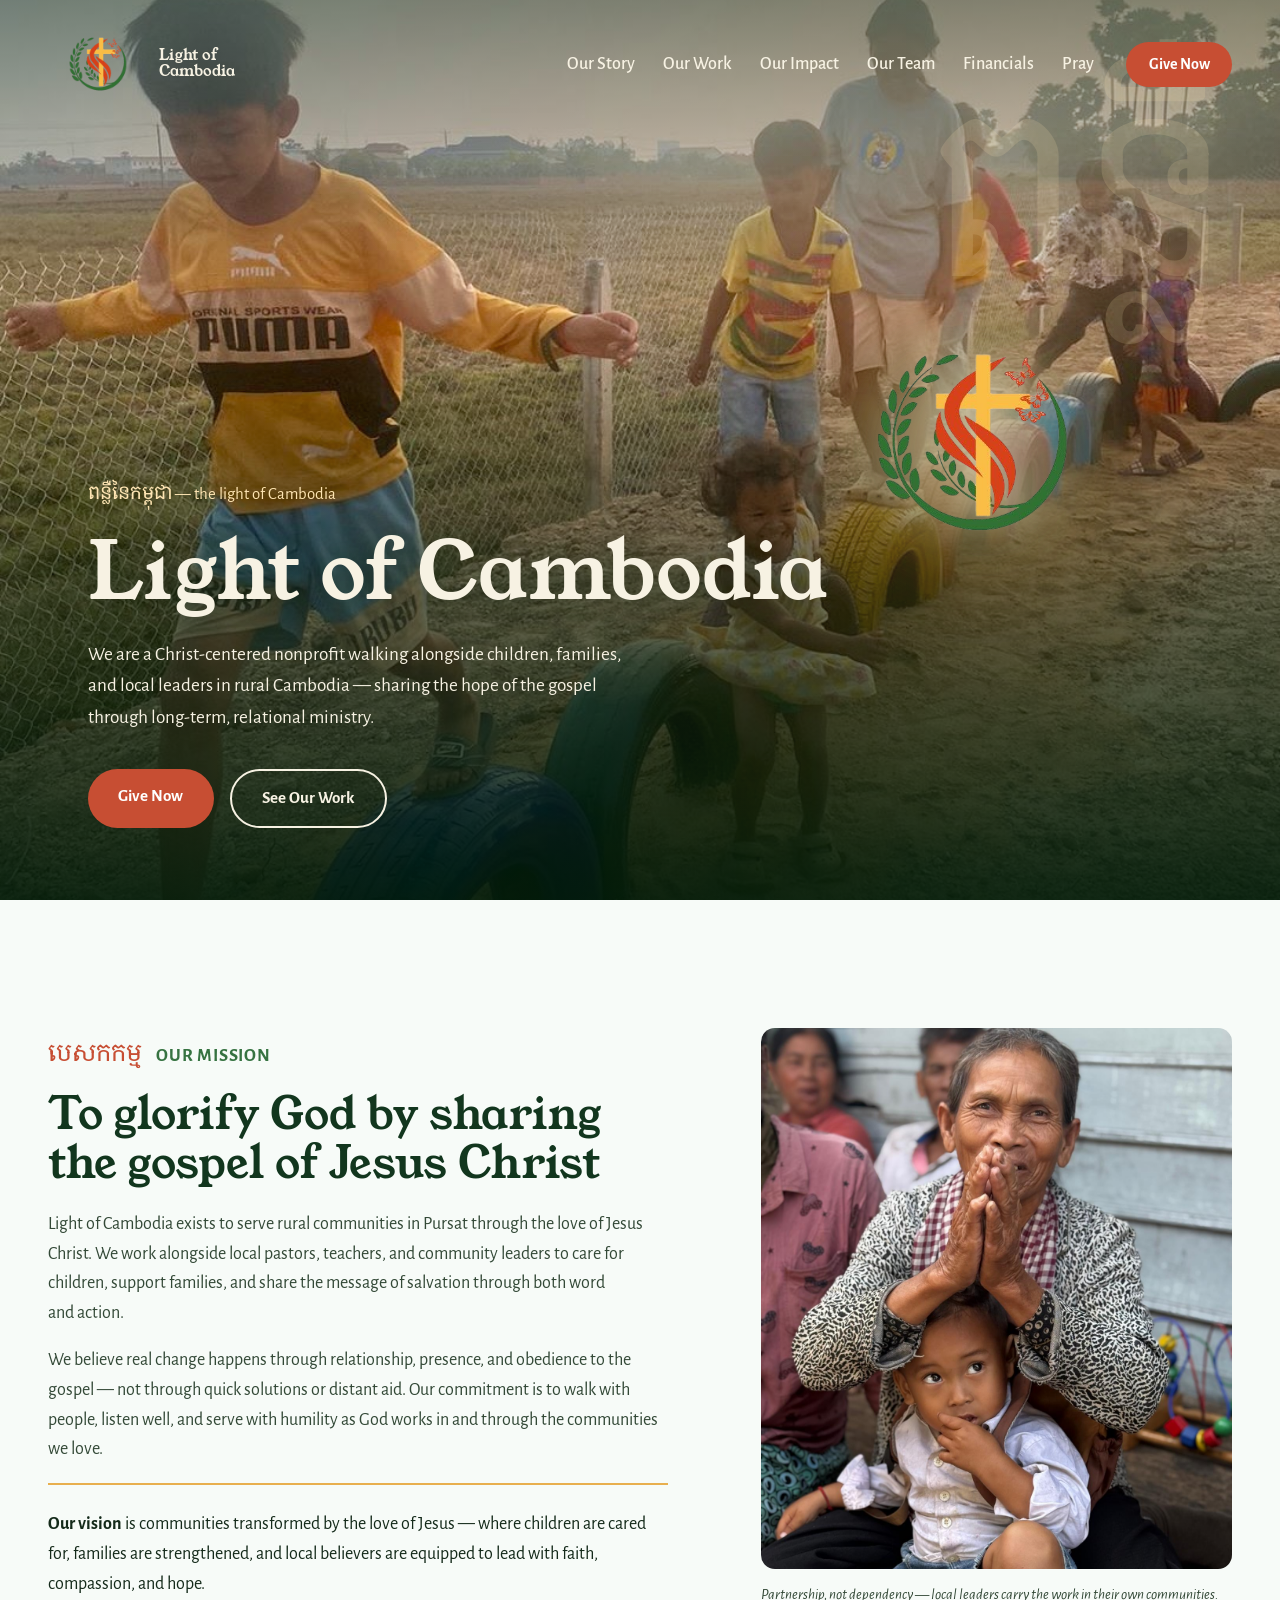
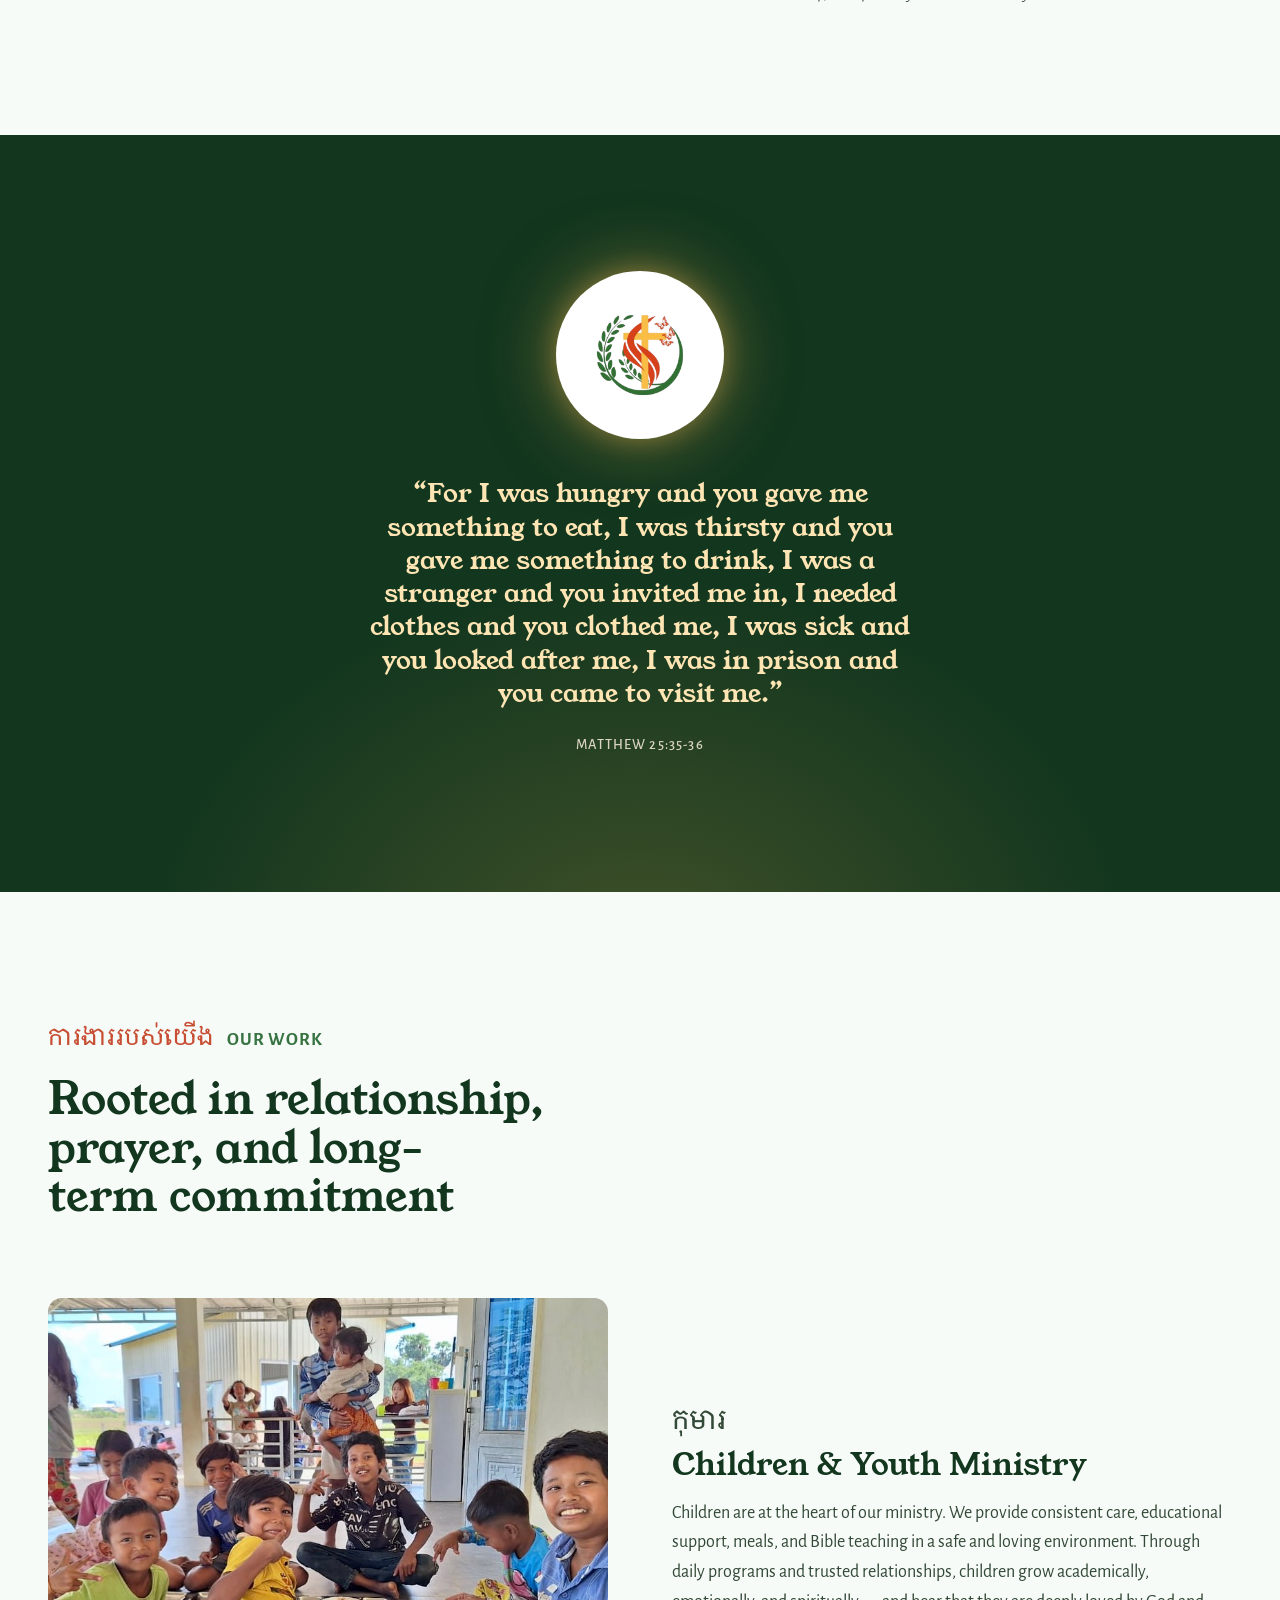
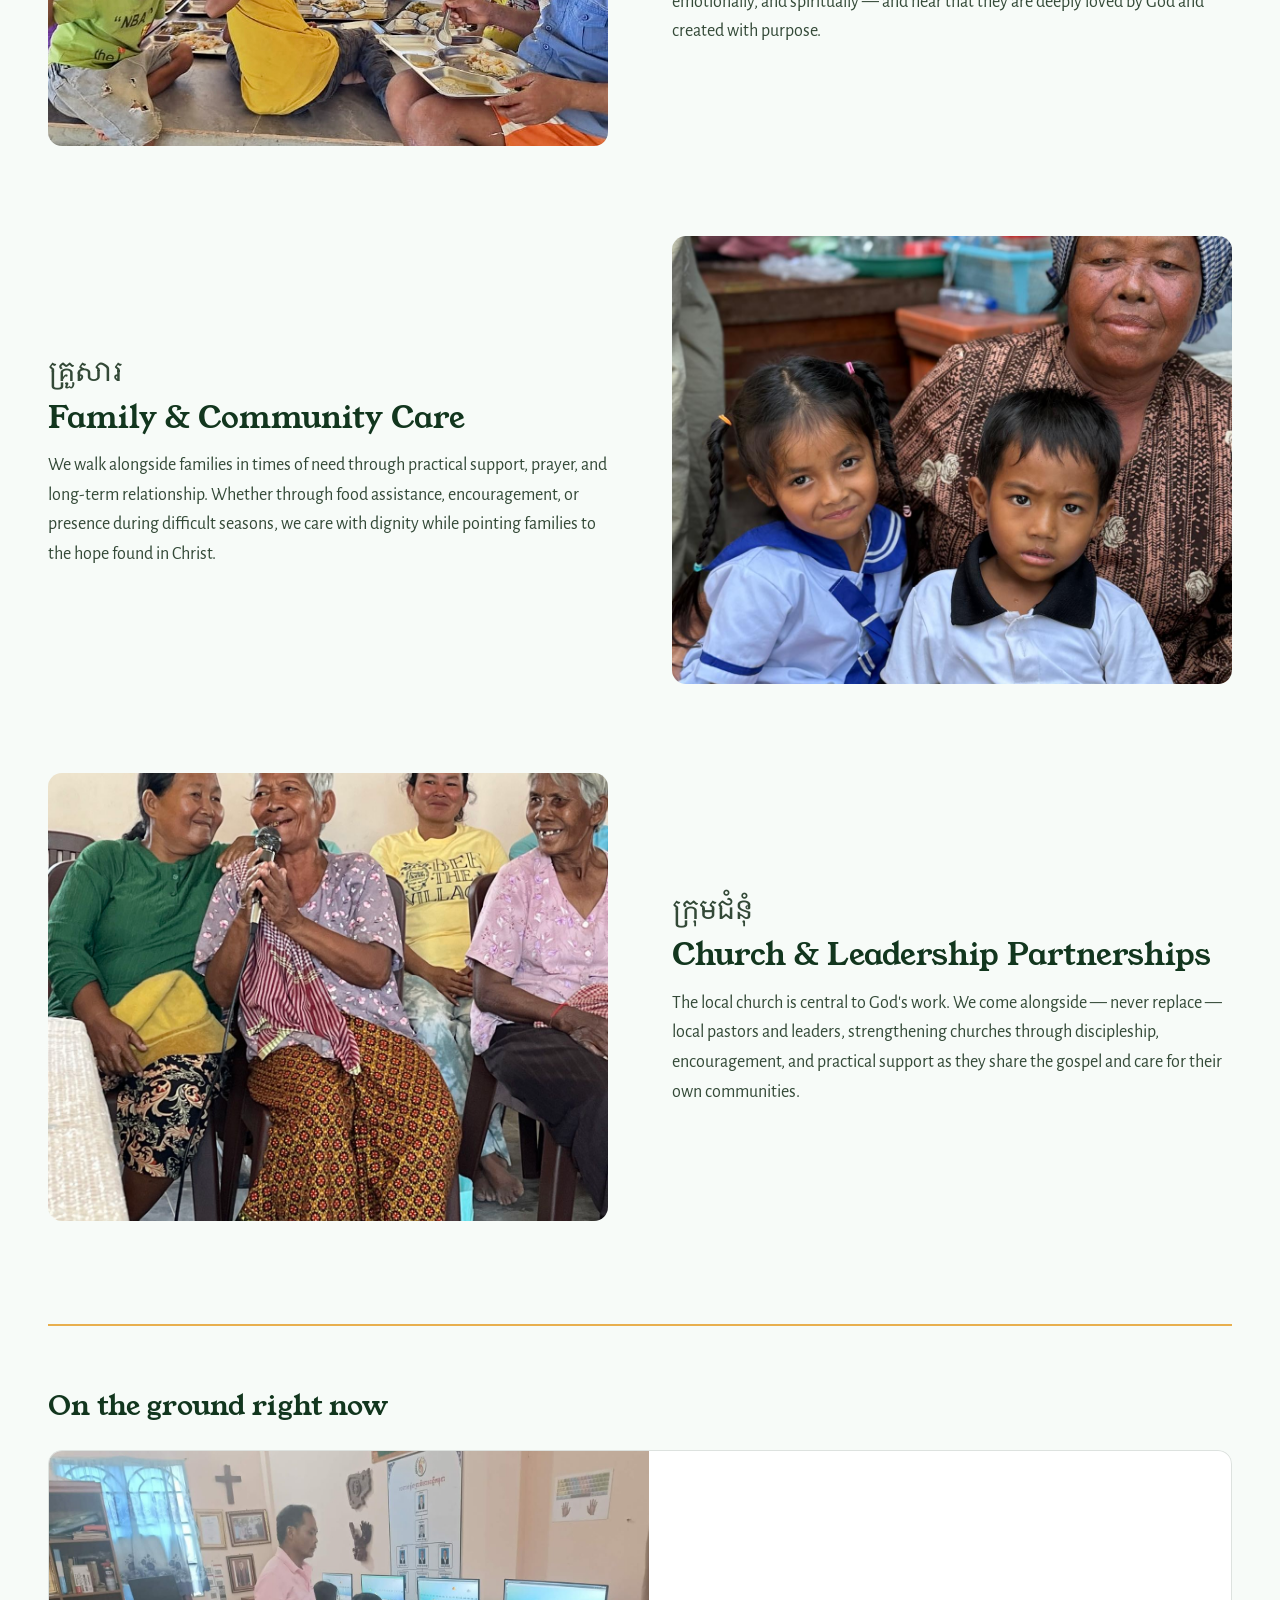
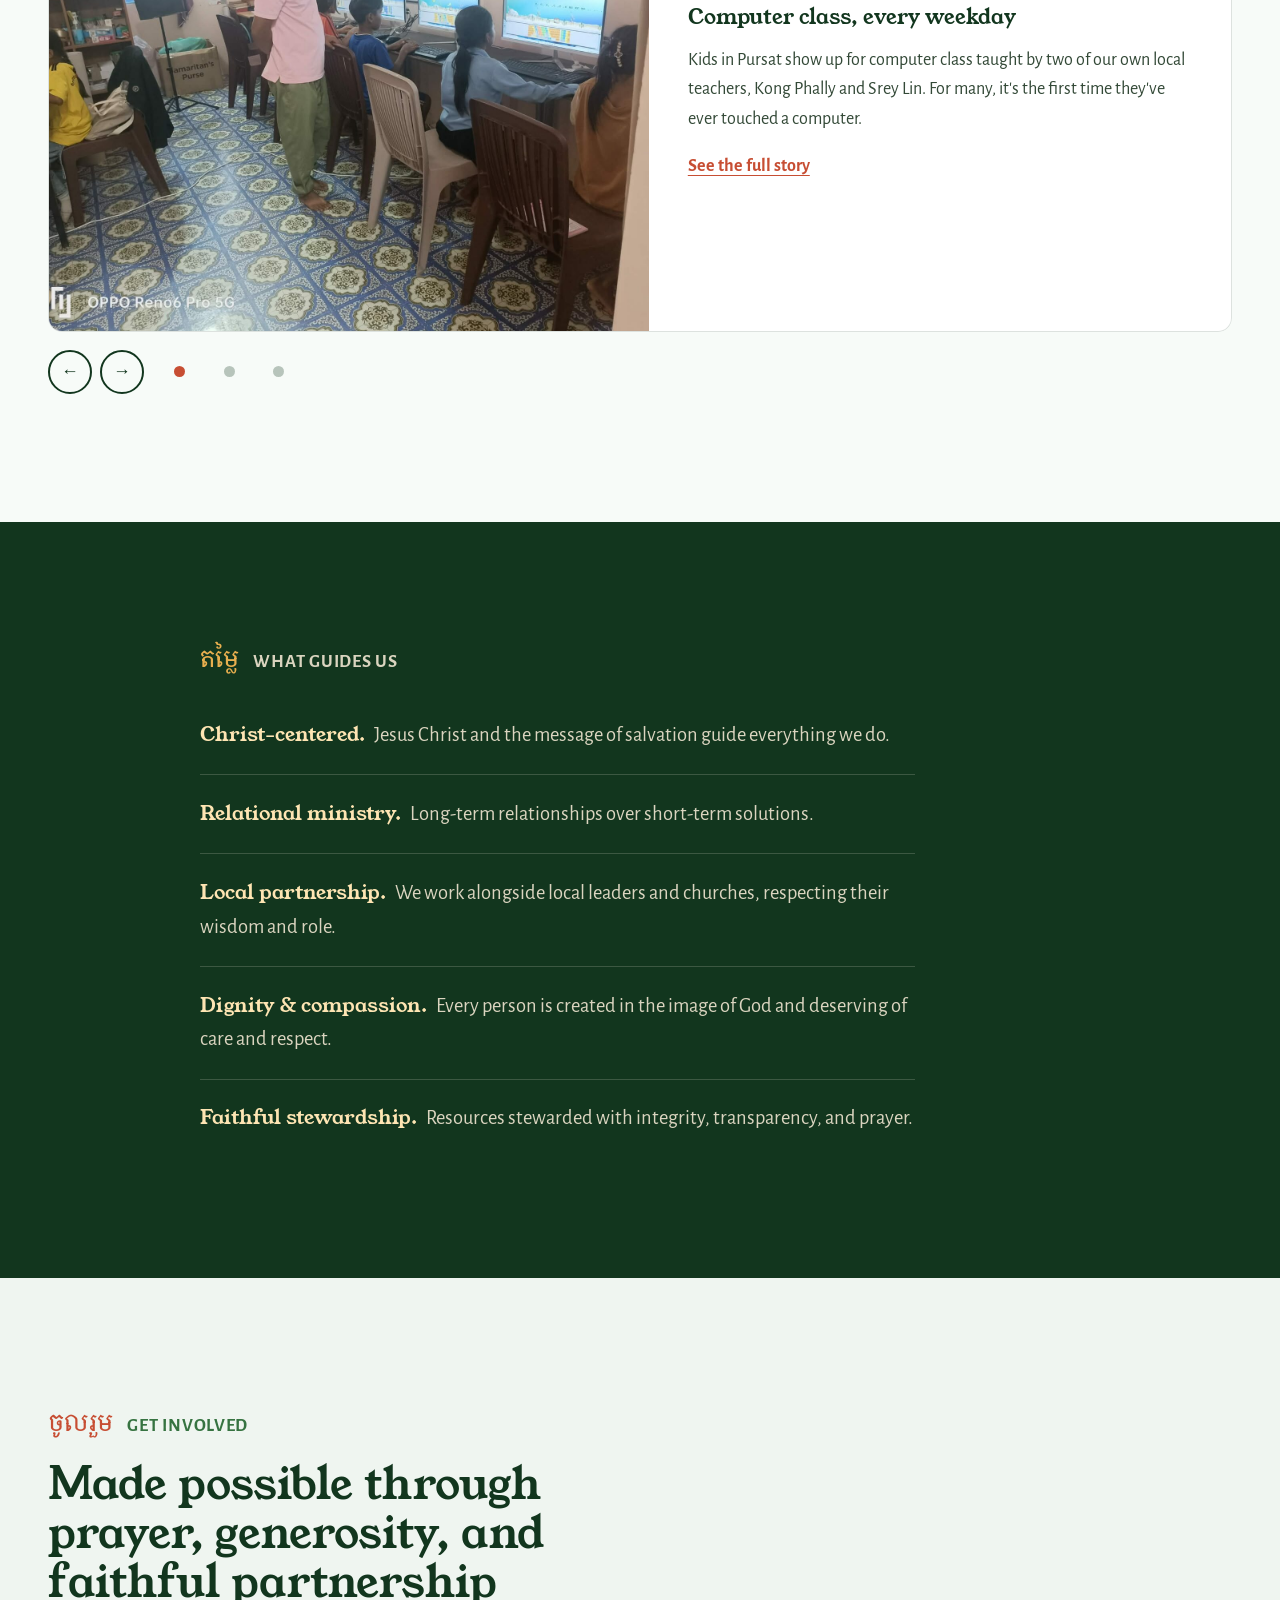
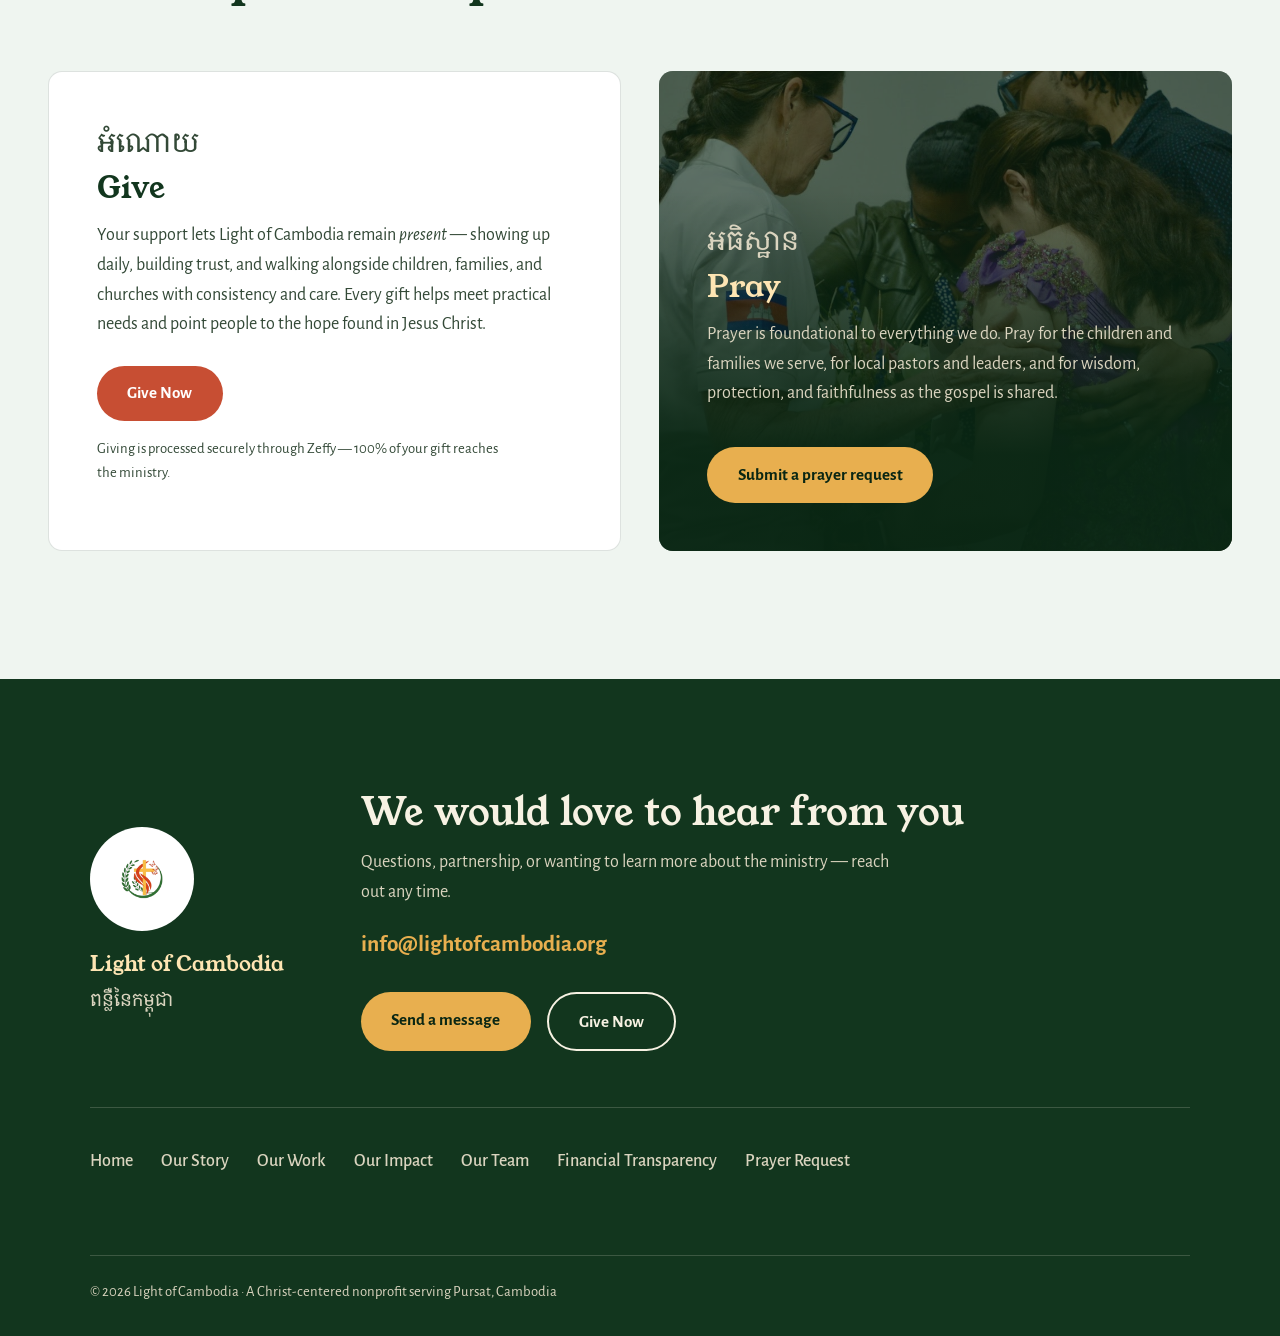
==== index.html @ 634089f9 "Replace five photos, renaming files to match their content The new images show something different f" ====
<!doctype html>
<html lang="en">
<head>
<meta charset="utf-8">
<meta name="viewport" content="width=device-width, initial-scale=1">
<title>Light of Cambodia — Christ-centered ministry in Pursat, Cambodia</title>
<meta name="description" content="Light of Cambodia is a Christ-centered nonprofit partnering with local leaders in Pursat, Cambodia to care for children, strengthen families, and share the hope of the gospel.">
<meta property="og:title" content="Light of Cambodia">
<meta property="og:description" content="Caring for children, strengthening families, and sharing the hope of the gospel in rural Pursat, Cambodia.">
<meta property="og:image" content="assets/photos/photo-01.jpg">
<link rel="icon" type="image/png" href="assets/logo.png">
<link rel="preconnect" href="https://fonts.googleapis.com">
<link rel="preconnect" href="https://fonts.gstatic.com" crossorigin>
<link href="https://fonts.googleapis.com/css2?family=Young+Serif&family=Alegreya+Sans:ital,wght@0,400;0,500;0,700;1,400&family=Noto+Serif+Khmer:wght@400;600&display=swap" rel="stylesheet">
<link rel="stylesheet" href="styles.css">
</head>
<body>

<a class="skip-link" href="#main">Skip to content</a>

<header class="nav" id="top">
  <a class="nav-brand" href="index.html">
    <span class="nav-logo"><img src="assets/logo.png" alt="Light of Cambodia logo — a cross and flame within a laurel of leaves" width="100" height="100"></span>
    <span class="nav-name">Light of<br>Cambodia</span>
  </a>
  <nav class="nav-links" aria-label="Primary">
    <a href="our-story.html">Our Story</a>
    <a href="our-work.html">Our Work</a>
    <a href="our-impact.html">Our Impact</a>
    <a href="our-team.html">Our Team</a>
    <a href="financials.html">Financials</a>
    <a href="prayer.html">Pray</a>
  </nav>
  <a class="btn btn-flame nav-give" href="https://www.zeffy.com/en-US/donation-form/0152b182-8cbf-4714-b26a-99909867ee95" target="_blank" rel="noopener">Give Now</a>
  <button class="nav-toggle" aria-label="Open menu" aria-expanded="false" aria-controls="mobile-menu">
    <span></span><span></span>
  </button>
</header>
<div class="mobile-menu" id="mobile-menu" hidden>
  <a href="index.html" aria-current="page">Home</a>
  <a href="our-story.html">Our Story</a>
  <a href="our-work.html">Our Work</a>
  <a href="our-impact.html">Our Impact</a>
  <a href="our-team.html">Our Team</a>
  <a href="financials.html">Financials</a>
  <a href="prayer.html">Pray</a>
  <a class="btn btn-flame" href="https://www.zeffy.com/en-US/donation-form/0152b182-8cbf-4714-b26a-99909867ee95" target="_blank" rel="noopener">Give Now</a>
</div>

<main id="main">

<!-- HERO -->
<section class="hero">
  <img class="hero-photo" src="assets/photos/photo-01.jpg" alt="Children playing on a tire playground at dusk, golden haze over the rice fields of Pursat" fetchpriority="high">
  <div class="hero-glow" aria-hidden="true"></div>
  <div class="hero-scrim" aria-hidden="true"></div>
  <p class="hero-khmer" lang="km" aria-hidden="true">ពន្លឺ</p>
  <img class="hero-logo" src="assets/logo.png" alt="" aria-hidden="true">
  <div class="hero-inner">
    <p class="hero-kicker"><span lang="km">ពន្លឺនៃកម្ពុជា</span> — the light of Cambodia</p>
    <h1>Light of Cambodia</h1>
    <p class="hero-lede">We are a Christ-centered nonprofit walking alongside children, families, and local leaders in rural Cambodia — sharing the hope of the gospel through long-term, relational ministry.</p>
    <div class="hero-cta">
      <a class="btn btn-flame" href="https://www.zeffy.com/en-US/donation-form/0152b182-8cbf-4714-b26a-99909867ee95" target="_blank" rel="noopener">Give Now</a>
      <a class="btn btn-ghost" href="our-work.html">See Our Work</a>
    </div>
  </div>
</section>

<!-- WHO WE ARE -->
<section class="who" id="who">
  <div class="who-grid">
    <div class="who-copy reveal">
      <p class="kicker"><span class="kicker-km" lang="km">បេសកកម្ម</span><span class="kicker-en">Our Mission</span></p>
      <h2>To glorify God by sharing the gospel of Jesus Christ</h2>
      <p>Light of Cambodia exists to serve rural communities in Pursat through the love of Jesus Christ. We work alongside local pastors, teachers, and community leaders to care for children, support families, and share the message of salvation through both word and action.</p>
      <p>We believe real change happens through relationship, presence, and obedience to the gospel — not through quick solutions or distant aid. Our commitment is to walk with people, listen well, and serve with humility as God works in and through the communities we love.</p>
      <p class="who-vision"><strong>Our vision</strong> is communities transformed by the love of Jesus — where children are cared for, families are strengthened, and local believers are equipped to lead with faith, compassion, and hope.</p>
    </div>
    <figure class="who-photo reveal">
      <img src="assets/photos/home-prayer-generations.jpg" alt="An older woman with her hands pressed together in prayer, a small child resting on her lap" loading="lazy">
      <figcaption>Partnership, not dependency — local leaders carry the work in their own communities.</figcaption>
    </figure>
  </div>
</section>

<!-- VERSE -->
<section class="verse verse-long">
  <div class="verse-glow" aria-hidden="true"></div>
  <span class="verse-logo reveal"><img src="assets/logo.png" alt="" width="152" height="152"></span>
  <blockquote class="reveal">
    <p>“For I was hungry and you gave me something to eat, I was thirsty and you gave me something to drink, I was a stranger and you invited me in, I needed clothes and you clothed me, I was sick and you looked after me, I was in prison and you came to visit me.”</p>
    <cite>Matthew 25:35-36</cite>
  </blockquote>
</section>

<!-- OUR WORK -->
<section class="work" id="work">
  <div class="work-head reveal">
    <p class="kicker"><span class="kicker-km" lang="km">ការងាររបស់យើង</span><span class="kicker-en">Our Work</span></p>
    <h2>Rooted in relationship, prayer, and long-term commitment</h2>
  </div>

  <article class="band reveal">
    <figure class="band-photo">
      <img src="assets/photos/home-shared-meal.jpg" alt="Children sitting together on the floor sharing a meal from metal trays, smiling at the camera" loading="lazy">
    </figure>
    <div class="band-copy">
      <p class="band-km" lang="km">កុមារ</p>
      <h3>Children &amp; Youth Ministry</h3>
      <p>Children are at the heart of our ministry. We provide consistent care, educational support, meals, and Bible teaching in a safe and loving environment. Through daily programs and trusted relationships, children grow academically, emotionally, and spiritually — and hear that they are deeply loved by God and created with purpose.</p>
    </div>
  </article>

  <article class="band band-flip reveal">
    <figure class="band-photo">
      <img src="assets/photos/home-school-children.jpg" alt="A grandmother sitting with two children in school uniforms" loading="lazy">
    </figure>
    <div class="band-copy">
      <p class="band-km" lang="km">គ្រួសារ</p>
      <h3>Family &amp; Community Care</h3>
      <p>We walk alongside families in times of need through practical support, prayer, and long-term relationship. Whether through food assistance, encouragement, or presence during difficult seasons, we care with dignity while pointing families to the hope found in Christ.</p>
    </div>
  </article>

  <article class="band reveal">
    <figure class="band-photo">
      <img src="assets/photos/home-community-singing.jpg" alt="Older women from the Pursat community seated together, one singing into a microphone while the others smile" loading="lazy">
    </figure>
    <div class="band-copy">
      <p class="band-km" lang="km">ក្រុមជំនុំ</p>
      <h3>Church &amp; Leadership Partnerships</h3>
      <p>The local church is central to God's work. We come alongside — never replace — local pastors and leaders, strengthening churches through discipleship, encouragement, and practical support as they share the gospel and care for their own communities.</p>
    </div>
  </article>

  <div class="projects reveal" id="stories">
    <h3>On the ground right now</h3>
    <div class="carousel" data-carousel aria-roledescription="carousel" aria-label="Stories from Pursat">
      <div class="carousel-viewport">
        <div class="carousel-track" data-carousel-track>
          <div class="carousel-slide" role="group" aria-roledescription="slide" aria-label="Story 1 of 3: Computer class">
            <img src="assets/photos/reel-computers.jpg" alt="Children seated at desktop computers during class in Pursat" loading="lazy" width="1600" height="1200">
            <div class="carousel-copy">
              <p class="carousel-title">Computer class, every weekday</p>
              <p class="carousel-hook">Kids in Pursat show up for computer class taught by two of our own local teachers, Kong Phally and Srey Lin. For many, it's the first time they've ever touched a computer.</p>
              <a class="carousel-link" href="https://www.facebook.com/share/p/18m5AtWutB/" target="_blank" rel="noopener">See the full story<span class="sr-only"> about computer class on Facebook</span></a>
            </div>
          </div>
          <div class="carousel-slide" role="group" aria-roledescription="slide" aria-label="Story 2 of 3: Youth ministry">
            <img src="assets/photos/impact-teens-music.jpg" alt="Teenagers playing guitar and singing together during youth ministry" loading="lazy" width="1280" height="720">
            <div class="carousel-copy">
              <p class="carousel-title">Youth ministry is growing</p>
              <p class="carousel-hook">Youth meetings have nearly doubled in a few weeks, from 9 to 13 teens gathering for worship, teaching, and real conversation.</p>
              <a class="carousel-link" href="https://www.facebook.com/share/p/1F9p4VRGsZ/" target="_blank" rel="noopener">See the full story<span class="sr-only"> about youth ministry on Facebook</span></a>
            </div>
          </div>
          <div class="carousel-slide" role="group" aria-roledescription="slide" aria-label="Story 3 of 3: New believers">
            <img src="assets/photos/reel-baptism.jpg" alt="Pastor Sophanna baptizing a new believer in the water" loading="lazy" width="720" height="844">
            <div class="carousel-copy">
              <p class="carousel-title">New believers this summer</p>
              <p class="carousel-hook">This summer, several people in our Pursat community chose to follow Jesus for the first time.</p>
              <a class="carousel-link" href="https://www.facebook.com/share/p/1FKsZ6LYSj/" target="_blank" rel="noopener">See the full story<span class="sr-only"> about new believers on Facebook</span></a>
            </div>
          </div>
        </div>
      </div>
      <div class="carousel-controls" data-carousel-controls hidden>
        <button class="carousel-btn" type="button" data-carousel-prev aria-label="Previous story">&#8592;</button>
        <button class="carousel-btn" type="button" data-carousel-next aria-label="Next story">&#8594;</button>
        <div class="carousel-dots" data-carousel-dots></div>
      </div>
    </div>
  </div>
</section>

<!-- VALUES -->
<section class="values" id="values">
  <div class="values-inner">
    <p class="kicker kicker-light"><span class="kicker-km" lang="km">តម្លៃ</span><span class="kicker-en">What guides us</span></p>
    <ul class="values-list">
      <li class="reveal"><strong>Christ-centered.</strong> Jesus Christ and the message of salvation guide everything we do.</li>
      <li class="reveal"><strong>Relational ministry.</strong> Long-term relationships over short-term solutions.</li>
      <li class="reveal"><strong>Local partnership.</strong> We work alongside local leaders and churches, respecting their wisdom and role.</li>
      <li class="reveal"><strong>Dignity &amp; compassion.</strong> Every person is created in the image of God and deserving of care and respect.</li>
      <li class="reveal"><strong>Faithful stewardship.</strong> Resources stewarded with integrity, transparency, and prayer.</li>
    </ul>
  </div>
</section>

<!-- GET INVOLVED -->
<section class="involved" id="involved">
  <div class="involved-head reveal">
    <p class="kicker"><span class="kicker-km" lang="km">ចូលរួម</span><span class="kicker-en">Get Involved</span></p>
    <h2>Made possible through prayer, generosity, and faithful partnership</h2>
  </div>
  <div class="involved-grid">
    <div class="involved-card involved-give reveal">
      <p class="band-km" lang="km">អំណោយ</p>
      <h3>Give</h3>
      <p>Your support lets Light of Cambodia remain <em>present</em> — showing up daily, building trust, and walking alongside children, families, and churches with consistency and care. Every gift helps meet practical needs and point people to the hope found in Jesus Christ.</p>
      <a class="btn btn-flame" href="https://www.zeffy.com/en-US/donation-form/0152b182-8cbf-4714-b26a-99909867ee95" target="_blank" rel="noopener">Give Now</a>
      <p class="involved-note">Giving is processed securely through Zeffy — 100% of your gift reaches the ministry.</p>
    </div>
    <div class="involved-card involved-pray reveal">
      <figure class="pray-photo">
        <img src="assets/photos/photo-14.jpg" alt="Team members embracing in prayer" loading="lazy">
      </figure>
      <p class="band-km band-km-light" lang="km">អធិស្ឋាន</p>
      <h3>Pray</h3>
      <p>Prayer is foundational to everything we do. Pray for the children and families we serve, for local pastors and leaders, and for wisdom, protection, and faithfulness as the gospel is shared.</p>
      <p class="page-links"><a class="btn btn-gold" href="prayer.html">Submit a prayer request</a></p>
    </div>
  </div>
</section>

</main>

<!-- CONTACT / FOOTER -->
<footer class="footer" id="contact">
  <div class="footer-inner">
    <div class="footer-brand reveal">
      <span class="footer-logo"><img src="assets/logo.png" alt="Light of Cambodia logo" width="72" height="72"></span>
      <p class="footer-name">Light of Cambodia</p>
      <p class="footer-km" lang="km">ពន្លឺនៃកម្ពុជា</p>
    </div>
    <div class="footer-contact reveal">
      <h2>We would love to hear from you</h2>
      <p>Questions, partnership, or wanting to learn more about the ministry — reach out any time.</p>
      <a class="footer-email" href="mailto:info@lightofcambodia.org">info@lightofcambodia.org</a>
      <div class="footer-actions">
        <a class="btn btn-gold" href="https://docs.google.com/forms/d/e/1FAIpQLSeYqDHd5xwqYtgAb539Dhl-a-Kqm5qTHkp4d7sRZXW8vZQR5Q/viewform" target="_blank" rel="noopener">Send a message</a>
        <a class="btn btn-ghost" href="https://www.zeffy.com/en-US/donation-form/0152b182-8cbf-4714-b26a-99909867ee95" target="_blank" rel="noopener">Give Now</a>
      </div>
    </div>
  </div>
  <nav class="footer-nav" aria-label="Footer">
    <a href="index.html">Home</a>
    <a href="our-story.html">Our Story</a>
    <a href="our-work.html">Our Work</a>
    <a href="our-impact.html">Our Impact</a>
    <a href="our-team.html">Our Team</a>
    <a href="financials.html">Financial Transparency</a>
    <a href="prayer.html">Prayer Request</a>
  </nav>
  <p class="footer-fine">© <span id="year">2026</span> Light of Cambodia · A Christ-centered nonprofit serving Pursat, Cambodia</p>
</footer>

<script src="app.js"></script>
</body>
</html>
---- styles.css ----
/* Light of Cambodia — palette drawn from the logo:
   laurel green, flame vermilion, marigold cross, dawn light */

:root {
  --evergreen: oklch(0.30 0.06 152);
  --evergreen-deep: oklch(0.24 0.05 152);
  --leaf: oklch(0.50 0.10 148);
  --flame: oklch(0.58 0.16 34);
  --flame-hover: oklch(0.53 0.16 34);
  --marigold: oklch(0.79 0.13 78);
  --sunlight: oklch(0.93 0.07 85);
  --bg: oklch(0.985 0.006 150);
  --surface: oklch(0.965 0.010 148);
  --ink: oklch(0.26 0.04 152);
  --ink-soft: oklch(0.38 0.04 150);
  --on-dark: oklch(0.96 0.02 90);
  --on-dark-soft: oklch(0.87 0.03 95);
  --radius: 14px;
  --z-nav: 50;
  --z-menu: 60;
  --ease-out: cubic-bezier(0.22, 1, 0.36, 1);
}

* { box-sizing: border-box; margin: 0; padding: 0; }
html { scroll-behavior: smooth; }
body {
  font-family: "Alegreya Sans", system-ui, sans-serif;
  font-size: 1.125rem;
  line-height: 1.65;
  color: var(--ink);
  background: var(--bg);
  -webkit-font-smoothing: antialiased;
}
img { max-width: 100%; display: block; }
h1, h2, h3 {
  font-family: "Young Serif", Georgia, serif;
  font-weight: 400;
  line-height: 1.12;
  text-wrap: balance;
}
[lang="km"] { font-family: "Noto Serif Khmer", serif; }
p { text-wrap: pretty; }

/* ---------- buttons ---------- */
.btn {
  display: inline-block;
  font-family: "Alegreya Sans", sans-serif;
  font-weight: 700;
  font-size: 1.0625rem;
  padding: 0.85rem 1.9rem;
  border-radius: 999px;
  text-decoration: none;
  transition: background-color 0.25s var(--ease-out), transform 0.25s var(--ease-out), box-shadow 0.25s var(--ease-out);
}
.btn:hover { transform: translateY(-2px); }
.btn:focus-visible { outline: 3px solid var(--marigold); outline-offset: 3px; }
.btn-flame { background: var(--flame); color: #fff; }
.btn-flame:hover { background: var(--flame-hover); box-shadow: 0 8px 24px oklch(0.58 0.16 34 / 0.35); }
.btn-ghost { color: inherit; border: 2px solid currentColor; }
.btn-gold { background: var(--marigold); color: var(--evergreen-deep); }
.btn-gold:hover { background: var(--sunlight); }

/* ---------- nav ---------- */
.nav {
  position: fixed;
  inset: 0 0 auto 0;
  z-index: var(--z-nav);
  display: flex;
  align-items: center;
  gap: 2rem;
  padding: 0.9rem clamp(1.25rem, 4vw, 3rem);
  transition: background-color 0.35s, box-shadow 0.35s;
}
.nav.scrolled {
  background: oklch(0.985 0.006 150 / 0.92);
  backdrop-filter: blur(12px);
  box-shadow: 0 1px 0 oklch(0.30 0.06 152 / 0.12);
}
.nav-brand { display: flex; align-items: center; gap: 0.7rem; text-decoration: none; }
.nav-logo {
  display: grid;
  place-items: center;
  flex-shrink: 0;
  width: 100px;
  height: 100px;
  transition: width 0.35s var(--ease-out), height 0.35s var(--ease-out);
}
.nav-logo img {
  width: 100%;
  height: 100%;
  max-width: none;
}
.nav.scrolled .nav-logo { width: 68px; height: 68px; }
.nav-name {
  font-family: "Young Serif", serif;
  font-size: 0.95rem;
  line-height: 1.05;
  color: var(--on-dark);
  transition: color 0.35s;
}
.nav.scrolled .nav-name { color: var(--evergreen); }
.nav-links { display: flex; gap: 1.75rem; margin-left: auto; }
.nav-links a {
  color: var(--on-dark);
  text-decoration: none;
  font-weight: 500;
  transition: color 0.35s;
}
.nav.scrolled .nav-links a { color: var(--ink); }
.nav-links a:hover { color: var(--marigold); }
.nav.scrolled .nav-links a:hover { color: var(--flame); }
.nav-give { padding: 0.6rem 1.4rem; font-size: 1rem; }
.nav-toggle { display: none; }

.mobile-menu[hidden] { display: none; }
.mobile-menu {
  position: fixed;
  inset: 0;
  z-index: var(--z-menu);
  background: var(--evergreen);
  display: flex;
  flex-direction: column;
  align-items: center;
  justify-content: center;
  gap: 2rem;
}
.mobile-menu a {
  color: var(--on-dark);
  font-family: "Young Serif", serif;
  font-size: 1.6rem;
  text-decoration: none;
}
.mobile-menu .btn { font-family: "Alegreya Sans", sans-serif; font-size: 1.1rem; }

/* ---------- hero ---------- */
.hero {
  position: relative;
  min-height: 100svh;
  display: flex;
  align-items: flex-end;
  overflow: hidden;
  color: var(--on-dark);
}
.hero-photo {
  position: absolute;
  inset: 0;
  width: 100%;
  height: 100%;
  object-fit: cover;
  object-position: center 40%;
}
.hero-scrim {
  position: absolute;
  inset: 0;
  background:
    linear-gradient(to top, oklch(0.20 0.05 152 / 0.92) 0%, oklch(0.22 0.05 152 / 0.55) 34%, transparent 65%),
    linear-gradient(to bottom, oklch(0.22 0.05 152 / 0.45), transparent 30%);
}
.hero-glow {
  position: absolute;
  inset: 0;
  background: radial-gradient(ellipse 80% 55% at 72% 20%, oklch(0.85 0.12 80 / 0.32), transparent 60%);
  mix-blend-mode: screen;
}
.hero-khmer {
  position: absolute;
  top: 8%;
  right: 4%;
  font-size: clamp(6rem, 18vw, 15rem);
  line-height: 1;
  color: oklch(0.93 0.07 85 / 0.16);
  user-select: none;
}
.hero-logo {
  position: absolute;
  right: clamp(4rem, 11vw, 13rem);
  top: calc(38% + 100px);
  transform: translateY(-50%);
  width: clamp(240px, 26vw, 400px);
  height: auto;
  filter:
    drop-shadow(0 0 26px oklch(0.96 0.04 90 / 0.9))
    drop-shadow(0 0 70px oklch(0.79 0.13 78 / 0.7))
    drop-shadow(0 6px 22px oklch(0.20 0.05 152 / 0.55));
}
.hero-inner {
  position: relative;
  width: min(1200px, 100%);
  margin-inline: auto;
  padding: clamp(6rem, 12vh, 9rem) clamp(1.25rem, 4vw, 3rem) clamp(3.5rem, 8vh, 6rem);
}
.hero-kicker {
  font-size: 1.05rem;
  color: var(--sunlight);
  margin-bottom: 1.1rem;
}
.hero-kicker [lang="km"] { font-size: 1.15rem; }
.hero h1 {
  font-size: clamp(2.5rem, 6.5vw, 5rem);
  max-width: 16ch;
  text-shadow: 0 2px 30px oklch(0.20 0.05 152 / 0.5);
}
.hero-lede {
  max-width: 56ch;
  margin-top: 1.4rem;
  font-size: clamp(1.1rem, 1.5vw, 1.3rem);
  color: var(--on-dark);
}
.hero-cta { display: flex; flex-wrap: wrap; gap: 1rem; margin-top: 2.2rem; }

/* ---------- shared section rhythm ---------- */
.kicker {
  display: flex;
  align-items: baseline;
  gap: 0.9rem;
  margin-bottom: 1.2rem;
}
.kicker-km {
  font-size: 1.5rem;
  color: var(--flame);
  line-height: 1.3;
}
.kicker-en {
  font-weight: 700;
  letter-spacing: 0.04em;
  text-transform: uppercase;
  font-size: 1.15rem;
  color: var(--leaf);
}
.kicker-light .kicker-km { color: var(--marigold); }
.kicker-light .kicker-en { color: var(--on-dark-soft); }

/* ---------- who ---------- */
.who { padding: clamp(4.5rem, 10vw, 8rem) clamp(1.25rem, 4vw, 3rem); }
.who-grid {
  width: min(1200px, 100%);
  margin-inline: auto;
  display: grid;
  grid-template-columns: 1.15fr 0.85fr;
  gap: clamp(2.5rem, 6vw, 5.5rem);
  align-items: center;
}
.who h2 { font-size: clamp(1.9rem, 3.4vw, 2.8rem); color: var(--evergreen); margin-bottom: 1.4rem; }
.who p { max-width: 62ch; color: var(--ink-soft); }
.who p + p { margin-top: 1.1rem; }
.who-vision {
  margin-top: 1.6rem;
  padding-top: 1.6rem;
  border-top: 2px solid var(--marigold);
  color: var(--ink) !important;
}
.who-photo img { border-radius: var(--radius); aspect-ratio: 4 / 4.6; object-fit: cover; }
.who-photo figcaption {
  margin-top: 0.8rem;
  font-size: 0.95rem;
  font-style: italic;
  color: var(--ink-soft);
}

/* ---------- verse ---------- */
.verse {
  position: relative;
  background: var(--evergreen);
  color: var(--on-dark);
  padding: clamp(5rem, 11vw, 8.5rem) clamp(1.25rem, 4vw, 3rem);
  text-align: center;
  overflow: hidden;
}
.verse-glow {
  position: absolute;
  inset: 0;
  background: radial-gradient(ellipse 60% 80% at 50% 110%, oklch(0.79 0.13 78 / 0.22), transparent 65%);
}
.verse-logo {
  position: relative;
  display: inline-grid;
  place-items: center;
  width: 168px;
  height: 168px;
  border-radius: 50%;
  background: #fff;
  margin-bottom: 2.4rem;
  box-shadow: 0 0 70px oklch(0.79 0.13 78 / 0.5), 0 0 24px oklch(0.79 0.13 78 / 0.35);
}
.verse blockquote { position: relative; }
.verse p {
  font-family: "Young Serif", serif;
  font-size: clamp(1.6rem, 3.6vw, 2.9rem);
  line-height: 1.3;
  color: var(--sunlight);
}
/* longer anchor verse: smaller type so the band keeps its proportions */
.verse-long p { font-size: clamp(1.1rem, 2vw, 1.7rem); max-width: 34ch; margin-inline: auto; }

.verse cite {
  display: block;
  margin-top: 1.4rem;
  font-style: normal;
  font-weight: 500;
  letter-spacing: 0.08em;
  text-transform: uppercase;
  font-size: 0.9rem;
  color: var(--on-dark-soft);
}

/* ---------- work ---------- */
.work { padding: clamp(4.5rem, 10vw, 8rem) clamp(1.25rem, 4vw, 3rem); }
.work-head { width: min(1200px, 100%); margin-inline: auto; margin-bottom: clamp(3rem, 6vw, 5rem); }
.work-head h2 { font-size: clamp(1.9rem, 3.4vw, 2.8rem); color: var(--evergreen); max-width: 24ch; }

.band {
  width: min(1200px, 100%);
  margin-inline: auto;
  display: grid;
  grid-template-columns: 1fr 1fr;
  gap: clamp(2rem, 5vw, 4.5rem);
  align-items: center;
}
.band + .band { margin-top: clamp(3.5rem, 7vw, 6rem); }
.band-flip .band-photo { order: 2; }
.band-photo img {
  border-radius: var(--radius);
  aspect-ratio: 5 / 4;
  object-fit: cover;
  width: 100%;
}
.band-km {
  font-size: 1.7rem;
  color: var(--marigold);
  margin-bottom: 0.4rem;
}
.band-km-light { color: var(--sunlight); }
.band h3 { font-size: clamp(1.5rem, 2.4vw, 2rem); color: var(--evergreen); margin-bottom: 1rem; }
.band p { max-width: 58ch; color: var(--ink-soft); }

.projects {
  width: min(1200px, 100%);
  margin-inline: auto;
  margin-top: clamp(4rem, 8vw, 6.5rem);
  padding-top: clamp(2.5rem, 5vw, 4rem);
  border-top: 2px solid var(--marigold);
}
.projects h3 { font-size: clamp(1.4rem, 2.2vw, 1.8rem); color: var(--evergreen); margin-bottom: 1.8rem; }
.projects-row {
  display: grid;
  grid-template-columns: repeat(auto-fit, minmax(240px, 1fr));
  gap: 1.5rem;
}
.projects-row img { border-radius: var(--radius); aspect-ratio: 4 / 3; object-fit: cover; width: 100%; }
.projects-row figcaption { margin-top: 0.7rem; font-size: 0.95rem; color: var(--ink-soft); }

/* ---------- values ---------- */
.values {
  background: var(--evergreen);
  color: var(--on-dark);
  padding: clamp(4.5rem, 10vw, 7.5rem) clamp(1.25rem, 4vw, 3rem);
}
.values-inner { width: min(880px, 100%); margin-inline: auto; }
.values-list { list-style: none; }
.values-list li {
  padding: 1.35rem 0;
  font-size: clamp(1.1rem, 1.6vw, 1.3rem);
  color: var(--on-dark-soft);
  max-width: 65ch;
}
.values-list li + li { border-top: 1px solid oklch(0.96 0.02 90 / 0.18); }
.values-list strong {
  font-family: "Young Serif", serif;
  font-weight: 400;
  color: var(--sunlight);
  margin-right: 0.35rem;
}

/* ---------- involved ---------- */
.involved { padding: clamp(4.5rem, 10vw, 8rem) clamp(1.25rem, 4vw, 3rem); background: var(--surface); }
.involved-head { width: min(1200px, 100%); margin-inline: auto; margin-bottom: clamp(2.5rem, 5vw, 4rem); }
.involved-head h2 { font-size: clamp(1.9rem, 3.4vw, 2.8rem); color: var(--evergreen); max-width: 26ch; }
.involved-grid {
  width: min(1200px, 100%);
  margin-inline: auto;
  display: grid;
  grid-template-columns: 1fr 1fr;
  gap: clamp(1.5rem, 3vw, 2.5rem);
  align-items: stretch;
}
.involved-card {
  border-radius: var(--radius);
  padding: clamp(2rem, 4vw, 3rem);
}
.involved-give { background: #fff; border: 1px solid oklch(0.30 0.06 152 / 0.14); }
.involved-give h3, .involved-pray h3 { font-size: clamp(1.5rem, 2.4vw, 2rem); margin-bottom: 1rem; }
.involved-give h3 { color: var(--evergreen); }
.involved-give p { color: var(--ink-soft); max-width: 55ch; }
.involved-give .btn { margin-top: 1.6rem; }
.involved-note { font-size: 0.92rem; margin-top: 1rem; }
.involved-pray {
  position: relative;
  background: var(--evergreen-deep);
  color: var(--on-dark);
  overflow: hidden;
  display: flex;
  flex-direction: column;
  justify-content: flex-end;
  min-height: 480px;
}
.pray-photo {
  position: absolute;
  inset: 0;
}
.pray-photo img { width: 100%; height: 100%; object-fit: cover; opacity: 0.38; }
.involved-pray::after {
  content: "";
  position: absolute;
  inset: 0;
  background: linear-gradient(to top, oklch(0.24 0.05 152 / 0.95) 20%, transparent 75%);
}
.involved-pray > *:not(.pray-photo) { position: relative; z-index: 1; }
.involved-pray h3 { color: var(--sunlight); }
.involved-pray p { color: var(--on-dark-soft); max-width: 50ch; }

/* ---------- footer ---------- */
.footer {
  background: var(--evergreen);
  color: var(--on-dark);
  padding: clamp(4.5rem, 9vw, 7rem) clamp(1.25rem, 4vw, 3rem) 2rem;
}
.footer-inner {
  width: min(1100px, 100%);
  margin-inline: auto;
  display: grid;
  grid-template-columns: auto 1fr;
  gap: clamp(2.5rem, 6vw, 5rem);
  align-items: center;
}
.footer-logo {
  display: inline-grid;
  place-items: center;
  width: 104px;
  height: 104px;
  border-radius: 50%;
  background: #fff;
}
.footer-name { font-family: "Young Serif", serif; font-size: 1.3rem; margin-top: 1rem; color: var(--sunlight); }
.footer-km { color: var(--on-dark-soft); margin-top: 0.2rem; }
.footer-contact h2 { font-size: clamp(1.7rem, 3vw, 2.4rem); color: var(--on-dark); margin-bottom: 0.9rem; }
.footer-contact p { color: var(--on-dark-soft); max-width: 55ch; }
.footer-email {
  display: inline-block;
  margin-top: 1.1rem;
  font-size: clamp(1.15rem, 2vw, 1.45rem);
  font-weight: 700;
  color: var(--marigold);
  text-decoration: none;
}
.footer-email:hover { color: var(--sunlight); text-decoration: underline; }
.footer-actions { display: flex; flex-wrap: wrap; gap: 1rem; margin-top: 1.8rem; }
.footer-fine {
  width: min(1100px, 100%);
  margin: clamp(3rem, 6vw, 4.5rem) auto 0;
  padding-top: 1.5rem;
  border-top: 1px solid oklch(0.96 0.02 90 / 0.18);
  font-size: 0.92rem;
  color: var(--on-dark-soft);
}

/* ---------- reveals (enhance-only: visible without JS) ---------- */
.js .reveal {
  opacity: 0;
  transform: translateY(24px);
  transition: opacity 0.8s var(--ease-out), transform 0.8s var(--ease-out);
}
.js .reveal.in { opacity: 1; transform: none; }

@media (prefers-reduced-motion: reduce) {
  html { scroll-behavior: auto; }
  .js .reveal { opacity: 1; transform: none; transition: none; }
  .btn:hover { transform: none; }
}

/* ---------- responsive ---------- */
@media (max-width: 900px) {
  .nav-links, .nav-give { display: none; }
  .hero-logo { display: none; }
  .nav-logo { width: 76px; height: 76px; }
  .nav.scrolled .nav-logo { width: 56px; height: 56px; }
  .verse-logo { width: 132px; height: 132px; }
  .verse-logo img { width: 118px; height: 118px; }
  .nav-toggle {
    display: flex;
    flex-direction: column;
    gap: 6px;
    margin-left: auto;
    background: none;
    border: 0;
    padding: 10px;
    cursor: pointer;
  }
  .nav-toggle span {
    width: 26px;
    height: 2.5px;
    background: var(--on-dark);
    border-radius: 2px;
    transition: background-color 0.35s;
  }
  .nav.scrolled .nav-toggle span { background: var(--evergreen); }
  .who-grid, .band, .involved-grid, .footer-inner { grid-template-columns: 1fr; }
  .band-flip .band-photo { order: 0; }
  .hero h1 { font-size: clamp(2.2rem, 9vw, 3.2rem); }
  .hero-khmer { top: 12%; right: 2%; }
  .involved-pray { min-height: 420px; }
}

/* =========================================================
   INTERIOR PAGES  (Our Story, How We Work, Our Impact,
   Our Team, Financial Transparency, Prayer Request)
   ========================================================= */

/* skip link */
.skip-link {
  position: absolute;
  left: 1rem;
  top: 1rem;
  z-index: 100;
  transform: translateY(-200%);
  background: var(--marigold);
  color: var(--evergreen-deep);
  font-weight: 700;
  padding: 0.75rem 1.25rem;
  border-radius: 999px;
  text-decoration: none;
  transition: transform 0.2s var(--ease-out);
}
.skip-link:focus { transform: none; outline: 3px solid var(--evergreen-deep); outline-offset: 2px; }

/* current page marker in nav */
.nav-links a[aria-current="page"],
.mobile-menu a[aria-current="page"] { color: var(--marigold); text-decoration: underline; text-underline-offset: 5px; }
.nav.scrolled .nav-links a[aria-current="page"] { color: var(--flame); }

/* page hero — dark band so the transparent nav keeps its contrast */
.page-hero {
  position: relative;
  background: var(--evergreen);
  color: var(--on-dark);
  padding: clamp(9rem, 18vh, 13rem) clamp(1.25rem, 4vw, 3rem) clamp(3.5rem, 7vw, 5.5rem);
  overflow: hidden;
}
.page-hero-glow {
  position: absolute;
  inset: 0;
  background: radial-gradient(ellipse 70% 90% at 78% 8%, oklch(0.79 0.13 78 / 0.22), transparent 62%);
}
.page-hero-inner { position: relative; width: min(1200px, 100%); margin-inline: auto; }
.page-hero h1 { font-size: clamp(2.2rem, 5vw, 3.9rem); color: var(--on-dark); max-width: 18ch; }
.page-hero-lede {
  max-width: 62ch;
  margin-top: 1.3rem;
  font-size: clamp(1.1rem, 1.5vw, 1.28rem);
  color: var(--on-dark-soft);
}
.page-hero .kicker-km { color: var(--marigold); }
.page-hero .kicker-en { color: var(--on-dark-soft); }

/* generic page section + prose */
.section { padding: clamp(3.5rem, 8vw, 6.5rem) clamp(1.25rem, 4vw, 3rem); }
.section-tight { padding-block: clamp(2.5rem, 5vw, 4rem); }
.section-surface { background: var(--surface); }
.section-dark { background: var(--evergreen); color: var(--on-dark); }
.section-inner { width: min(1200px, 100%); margin-inline: auto; }
.section-inner-narrow { width: min(820px, 100%); margin-inline: auto; }
.section h2 { font-size: clamp(1.7rem, 3.2vw, 2.6rem); color: var(--evergreen); margin-bottom: 1.2rem; }
.section-dark h2 { color: var(--sunlight); }
.section h3 { font-size: clamp(1.35rem, 2.2vw, 1.8rem); color: var(--evergreen); margin-bottom: 0.8rem; }
.prose p { color: var(--ink-soft); max-width: 62ch; }
.prose p + p { margin-top: 1.1rem; }
.prose-lead { font-size: 1.2rem; color: var(--ink) !important; }
.section-dark .prose p { color: var(--on-dark-soft); }

/* pull quote / verse line inside a light page */
.page-verse {
  font-family: "Young Serif", serif;
  font-size: clamp(1.3rem, 2.4vw, 1.9rem);
  line-height: 1.35;
  color: var(--evergreen);
  border-left: 3px solid var(--marigold);
  padding-left: 1.4rem;
  max-width: 40ch;
  margin-block: 2rem;
}
.page-verse cite { display: block; margin-top: 0.8rem; font-family: "Alegreya Sans", sans-serif; font-style: normal; font-size: 0.9rem; letter-spacing: 0.08em; text-transform: uppercase; color: var(--leaf); }

/* photo + copy band inside interior pages (reuses .band grid) */
.band-tall .band-photo img { aspect-ratio: 4 / 5; }
/* keep faces near the top of a portrait photo from being cropped */
.band-photo img.focus-top { object-position: center top; }
.band-photo img.focus-upper { object-position: center 28%; }
.band-copy > .band-note { margin-top: 1rem; font-style: italic; color: var(--ink-soft); }

/* next-steps link row */
.page-links {
  display: flex;
  flex-wrap: wrap;
  gap: 1rem;
  margin-top: 2.4rem;
}

/* ---------- team grid ---------- */
.team-group + .team-group { margin-top: clamp(3rem, 6vw, 4.5rem); }
.team-group > h2 { margin-bottom: 1.8rem; }
.team-grid {
  display: grid;
  grid-template-columns: repeat(auto-fill, minmax(240px, 1fr));
  gap: clamp(1.5rem, 3vw, 2.25rem);
}
.team-card { display: flex; flex-direction: column; }
.team-card img {
  width: 100%;
  aspect-ratio: 4 / 5;
  object-fit: cover;
  object-position: center 25%;
  border-radius: var(--radius);
  background: var(--surface);
}
.team-name { font-family: "Young Serif", serif; font-size: 1.25rem; color: var(--evergreen); margin-top: 0.9rem; }
.team-role {
  font-weight: 700;
  font-size: 0.92rem;
  letter-spacing: 0.05em;
  text-transform: uppercase;
  color: var(--flame);
  margin-top: 0.15rem;
}
.team-bio { margin-top: 0.5rem; font-size: 1rem; color: var(--ink-soft); }

/* ---------- stat tiles ---------- */
.stat-grid {
  display: grid;
  grid-template-columns: repeat(auto-fit, minmax(230px, 1fr));
  gap: clamp(1rem, 2vw, 1.5rem);
  margin-top: 2rem;
}
.stat {
  background: #fff;
  border: 1px solid oklch(0.30 0.06 152 / 0.14);
  border-radius: var(--radius);
  padding: 1.6rem 1.5rem;
}
.section-surface .stat { background: #fff; }
.stat-value {
  font-family: "Young Serif", serif;
  font-size: clamp(1.9rem, 3.4vw, 2.6rem);
  line-height: 1.05;
  color: var(--evergreen);
}
.stat-label { margin-top: 0.6rem; color: var(--ink-soft); font-size: 1.02rem; }
.stat-when {
  display: block;
  margin-top: 0.7rem;
  font-size: 0.85rem;
  letter-spacing: 0.05em;
  text-transform: uppercase;
  color: var(--leaf);
  font-weight: 700;
}
.stat a { color: var(--flame); }

/* ---------- financial figures + chart ---------- */
.fig-table { width: 100%; border-collapse: collapse; margin-top: 1.5rem; max-width: 640px; }
.fig-table caption { text-align: left; font-weight: 700; color: var(--evergreen); padding-bottom: 0.6rem; }
.fig-table th, .fig-table td { text-align: left; padding: 0.85rem 1rem; border-bottom: 1px solid oklch(0.30 0.06 152 / 0.16); }
.fig-table td:last-child, .fig-table th:last-child { text-align: right; font-variant-numeric: tabular-nums; }
.fig-table tbody tr:last-child th, .fig-table tbody tr:last-child td { border-bottom: 0; font-weight: 700; }

.chart { margin-top: 1.75rem; max-width: 720px; display: grid; gap: 1.1rem; }
.chart-row { display: grid; grid-template-columns: 1fr auto; gap: 0.4rem 1rem; align-items: baseline; }
.chart-label { color: var(--ink); font-weight: 500; }
.chart-value { font-variant-numeric: tabular-nums; font-weight: 700; color: var(--evergreen); }
.chart-track {
  grid-column: 1 / -1;
  height: 14px;
  border-radius: 4px;
  background: oklch(0.30 0.06 152 / 0.10);
  overflow: hidden;
}
.chart-bar { height: 100%; background: var(--leaf); border-radius: 0 4px 4px 0; }

/* ---------- carousel ---------- */
.carousel { position: relative; margin-top: 1.8rem; }
.carousel-viewport { overflow: hidden; border-radius: var(--radius); }
.carousel-track { display: flex; transition: transform 0.6s var(--ease-out); }
.carousel-slide {
  flex: 0 0 100%;
  display: grid;
  grid-template-columns: 1.05fr 0.95fr;
  gap: clamp(1.25rem, 3vw, 2.5rem);
  align-items: center;
  background: #fff;
  border: 1px solid oklch(0.30 0.06 152 / 0.14);
  border-radius: var(--radius);
  overflow: hidden;
}
.carousel-slide img { width: 100%; height: 100%; aspect-ratio: 5 / 4; object-fit: cover; }
.carousel-copy { padding: clamp(1.25rem, 3vw, 2.5rem) clamp(1.25rem, 3vw, 2.5rem) clamp(1.25rem, 3vw, 2.5rem) 0; }
.carousel-title { font-family: "Young Serif", serif; font-size: 1.3rem; color: var(--evergreen); margin-bottom: 0.7rem; }
.carousel-hook { color: var(--ink-soft); }
.carousel-link {
  display: inline-block;
  margin-top: 1.1rem;
  font-weight: 700;
  color: var(--flame);
  text-underline-offset: 4px;
}
.carousel-controls { display: flex; align-items: center; gap: 0.5rem; margin-top: 1.1rem; }
.carousel-btn {
  width: 44px;
  height: 44px;
  display: grid;
  place-items: center;
  border-radius: 999px;
  border: 2px solid var(--evergreen);
  background: transparent;
  color: var(--evergreen);
  cursor: pointer;
  font-size: 1.1rem;
  line-height: 1;
}
.carousel-btn:hover { background: var(--evergreen); color: var(--on-dark); }
.carousel-btn:focus-visible { outline: 3px solid var(--marigold); outline-offset: 3px; }
.carousel-dots { display: flex; gap: 0.35rem; margin-left: 0.35rem; }
.carousel-dot {
  width: 44px;
  height: 44px;
  padding: 0;
  border: 0;
  background: none;
  cursor: pointer;
  display: grid;
  place-items: center;
}
.carousel-dot::before {
  content: "";
  width: 11px;
  height: 11px;
  border-radius: 50%;
  background: oklch(0.30 0.06 152 / 0.28);
  transition: background-color 0.25s;
}
.carousel-dot[aria-current="true"]::before { background: var(--flame); }
.carousel-dot:focus-visible { outline: 3px solid var(--marigold); outline-offset: -4px; border-radius: 999px; }

/* ---------- forms ---------- */
.form { margin-top: 2rem; max-width: 640px; display: grid; gap: 1.35rem; }
.field { display: grid; gap: 0.4rem; }
.field > label, .fieldset > legend { font-weight: 700; color: var(--evergreen); }
.field-hint { font-size: 0.95rem; color: var(--ink-soft); }
.form input[type="text"],
.form input[type="email"],
.form textarea {
  font: inherit;
  font-size: 1.05rem;
  color: var(--ink);
  background: #fff;
  border: 2px solid oklch(0.30 0.06 152 / 0.28);
  border-radius: 10px;
  padding: 0.75rem 0.9rem;
  width: 100%;
  min-height: 48px;
}
.form textarea { min-height: 180px; resize: vertical; }
.form input:focus-visible, .form textarea:focus-visible {
  outline: 3px solid var(--marigold);
  outline-offset: 1px;
  border-color: var(--evergreen);
}
.fieldset { border: 0; display: grid; gap: 0.55rem; }
.choice { display: flex; align-items: flex-start; gap: 0.7rem; min-height: 44px; padding-block: 0.35rem; }
.choice input { width: 24px; height: 24px; margin-top: 0.15rem; accent-color: var(--flame); flex-shrink: 0; }
.choice label { color: var(--ink-soft); }
.form button[type="submit"] { border: 0; cursor: pointer; justify-self: start; font-family: "Alegreya Sans", sans-serif; }
.hp-field { position: absolute; left: -9999px; width: 1px; height: 1px; overflow: hidden; }
.form-status { font-weight: 700; }
.form-status[data-state="ok"] { color: var(--leaf); }
.form-status[data-state="error"] { color: var(--flame); }
.form-note { font-size: 0.95rem; color: var(--ink-soft); max-width: 62ch; margin-top: 1.2rem; }

/* ---------- footer nav ---------- */
.footer-nav {
  width: min(1100px, 100%);
  margin: clamp(2.5rem, 5vw, 3.5rem) auto 0;
  padding-top: 2rem;
  border-top: 1px solid oklch(0.96 0.02 90 / 0.18);
  display: flex;
  flex-wrap: wrap;
  gap: 0.6rem 1.75rem;
}
.footer-nav a {
  color: var(--on-dark-soft);
  text-decoration: none;
  font-weight: 500;
  padding-block: 0.4rem;
}
.footer-nav a:hover { color: var(--marigold); text-decoration: underline; }

/* ---------- responsive (interior) ---------- */
@media (max-width: 1100px) {
  .nav-links, .nav-give { display: none; }
  .nav-toggle {
    display: flex;
    flex-direction: column;
    gap: 6px;
    margin-left: auto;
    background: none;
    border: 0;
    padding: 10px;
    cursor: pointer;
  }
  .nav-toggle span { width: 26px; height: 2.5px; background: var(--on-dark); border-radius: 2px; transition: background-color 0.35s; }
  .nav.scrolled .nav-toggle span { background: var(--evergreen); }
}
@media (max-width: 820px) {
  .carousel-slide { grid-template-columns: 1fr; }
  .carousel-copy { padding: 0 clamp(1.25rem, 4vw, 2rem) clamp(1.5rem, 4vw, 2rem); }
  .team-grid { grid-template-columns: repeat(auto-fill, minmax(180px, 1fr)); }
}
@media (prefers-reduced-motion: reduce) {
  .carousel-track { transition: none; }
}

/* screen-reader-only text */
.sr-only {
  position: absolute;
  width: 1px; height: 1px;
  padding: 0; margin: -1px;
  overflow: hidden;
  clip-path: inset(50%);
  white-space: nowrap;
}

/* carousel: works without JS (stacked), enhanced with JS (sliding) */
.carousel-track { display: grid; gap: 1.5rem; }
.js .carousel-track { display: flex; gap: 0; }
.carousel-controls[hidden] { display: none; }

/* width/height attributes on <img> would otherwise beat the CSS aspect-ratio */
.band-photo img,
.team-card img,
.carousel-slide img,
.who-photo img,
.projects-row img { height: auto; }
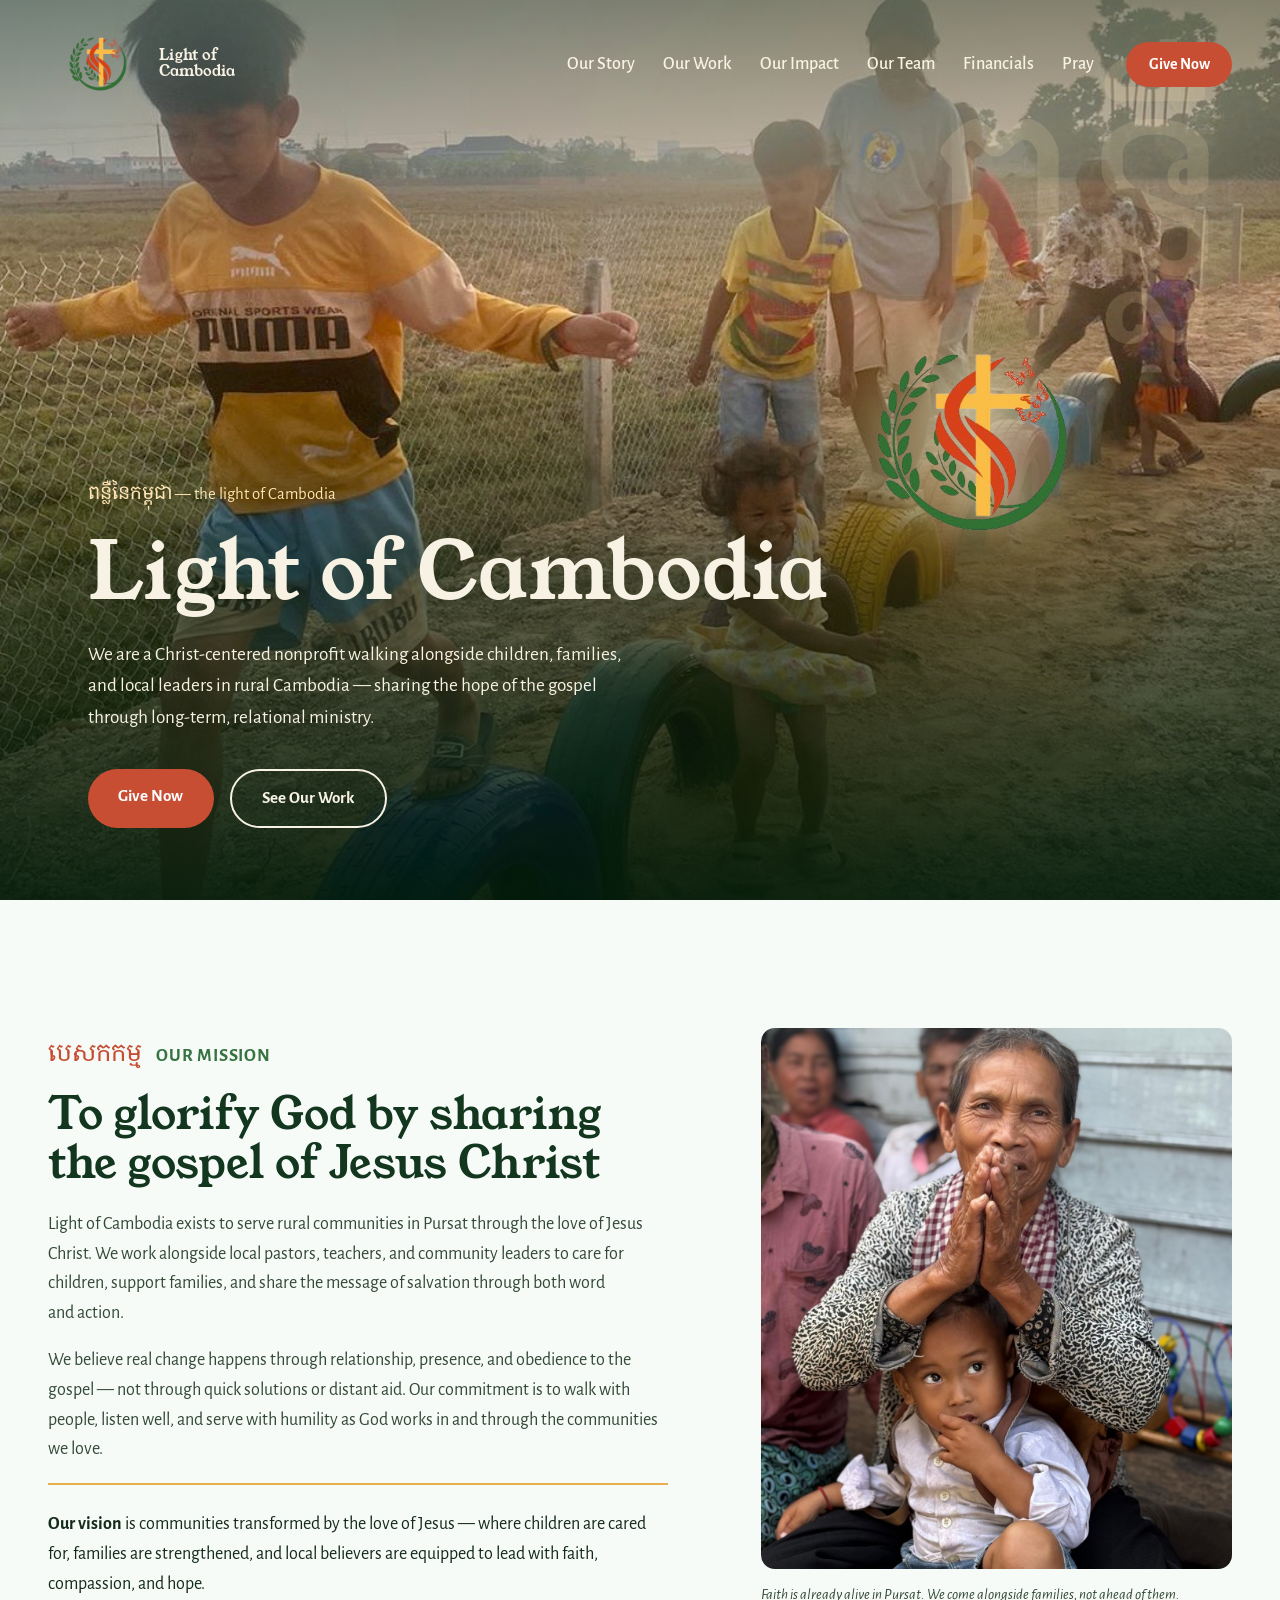
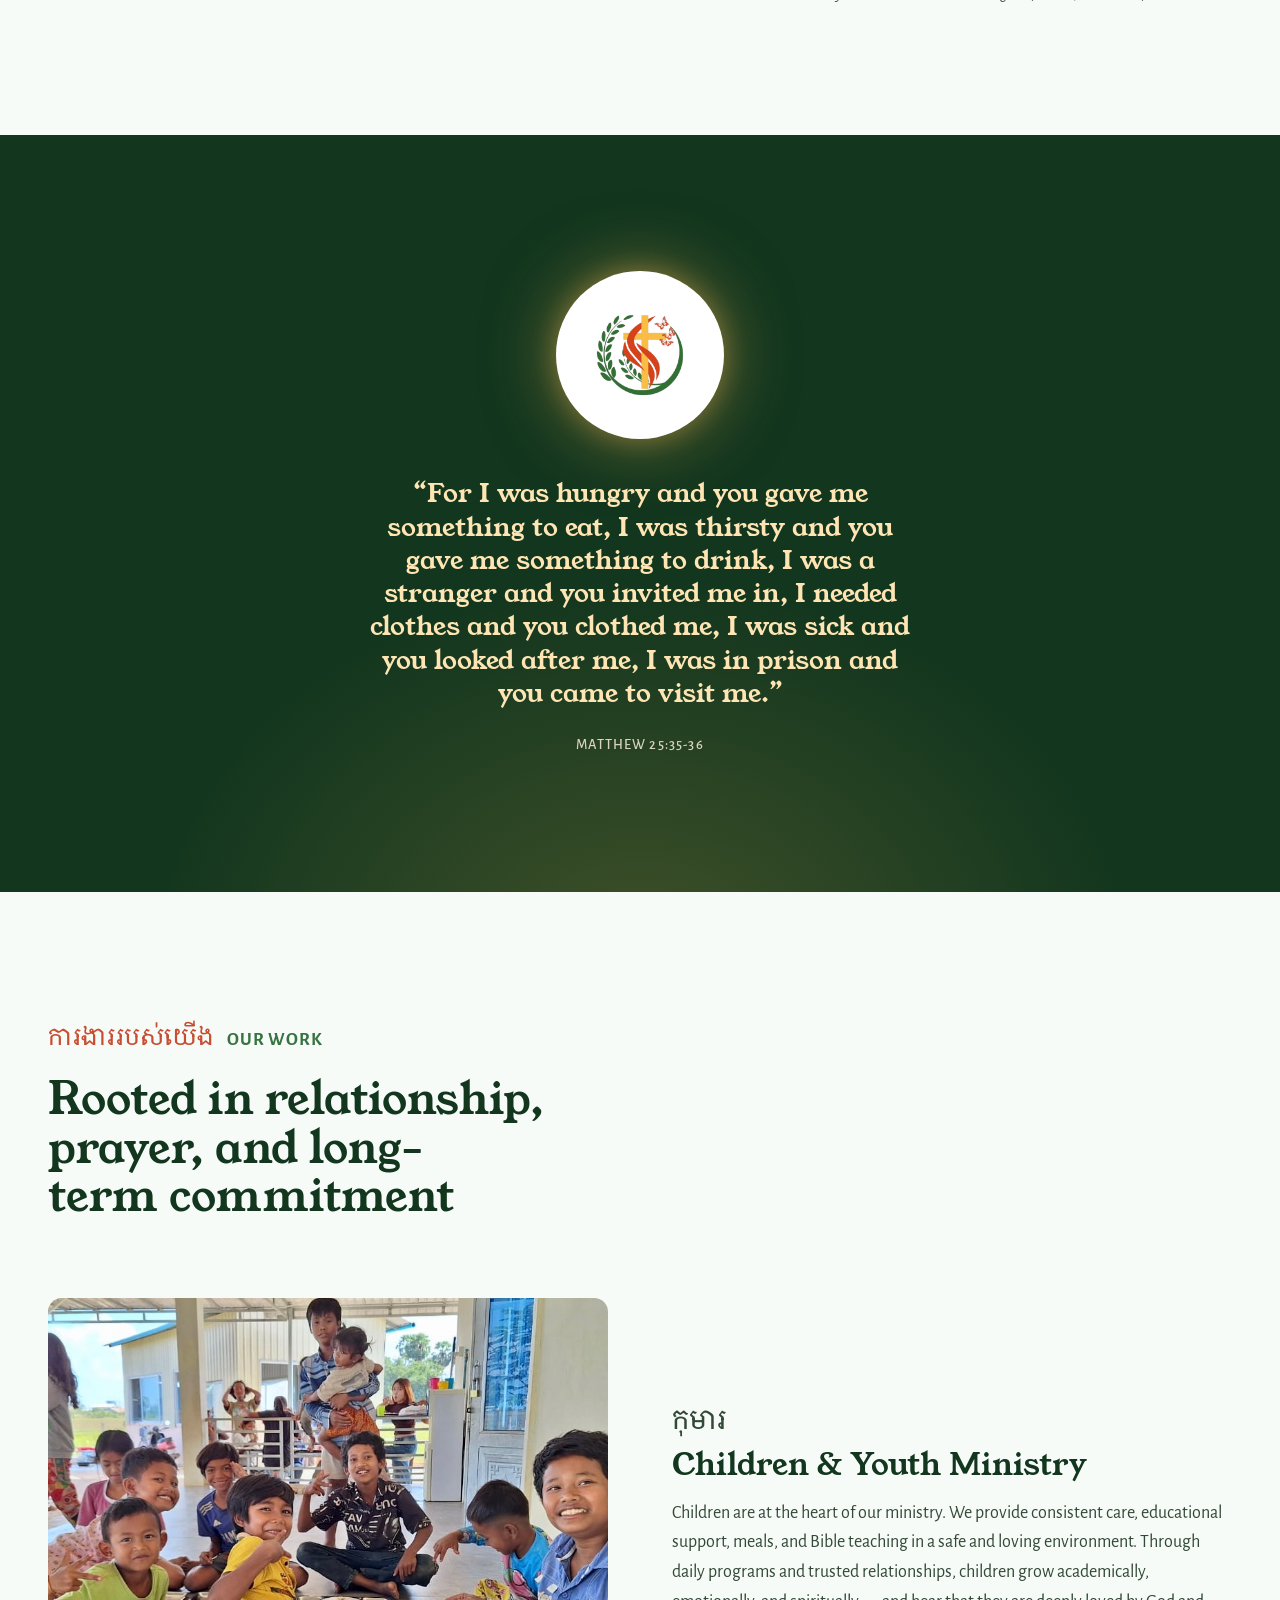
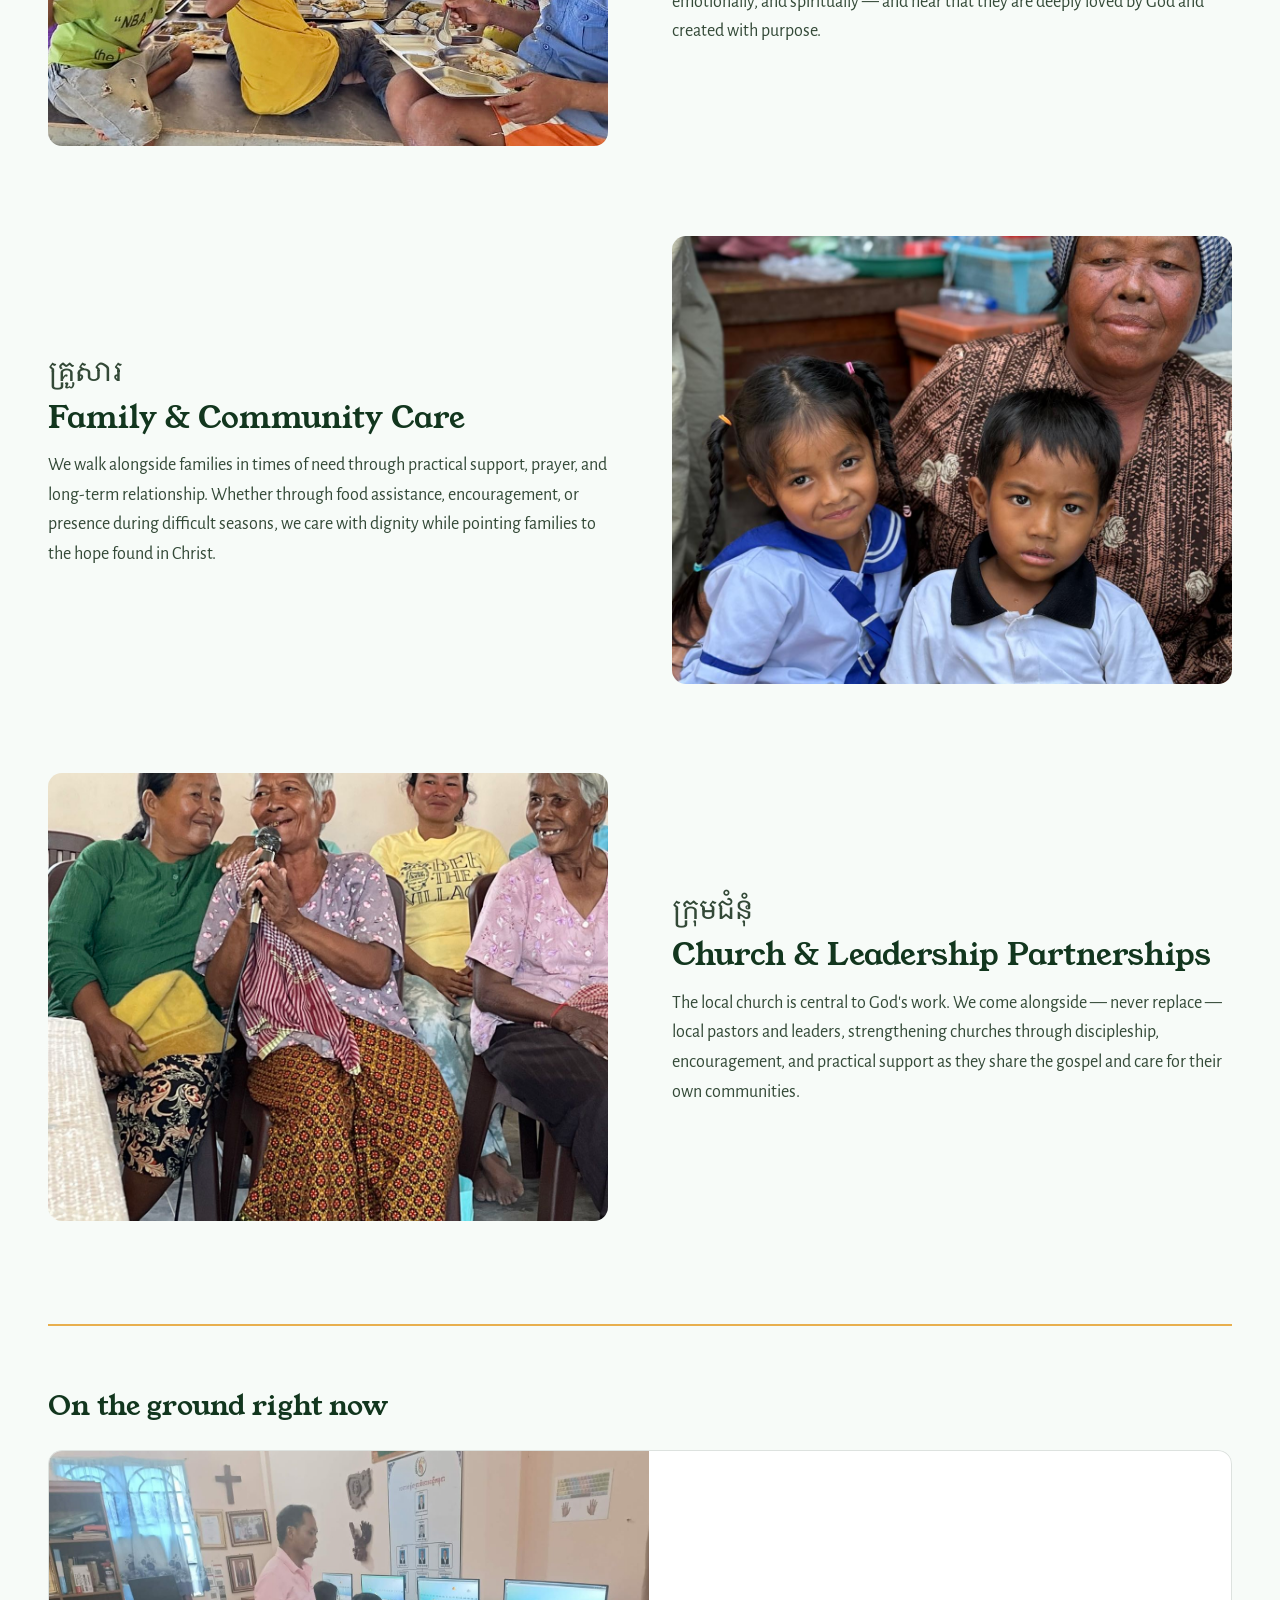
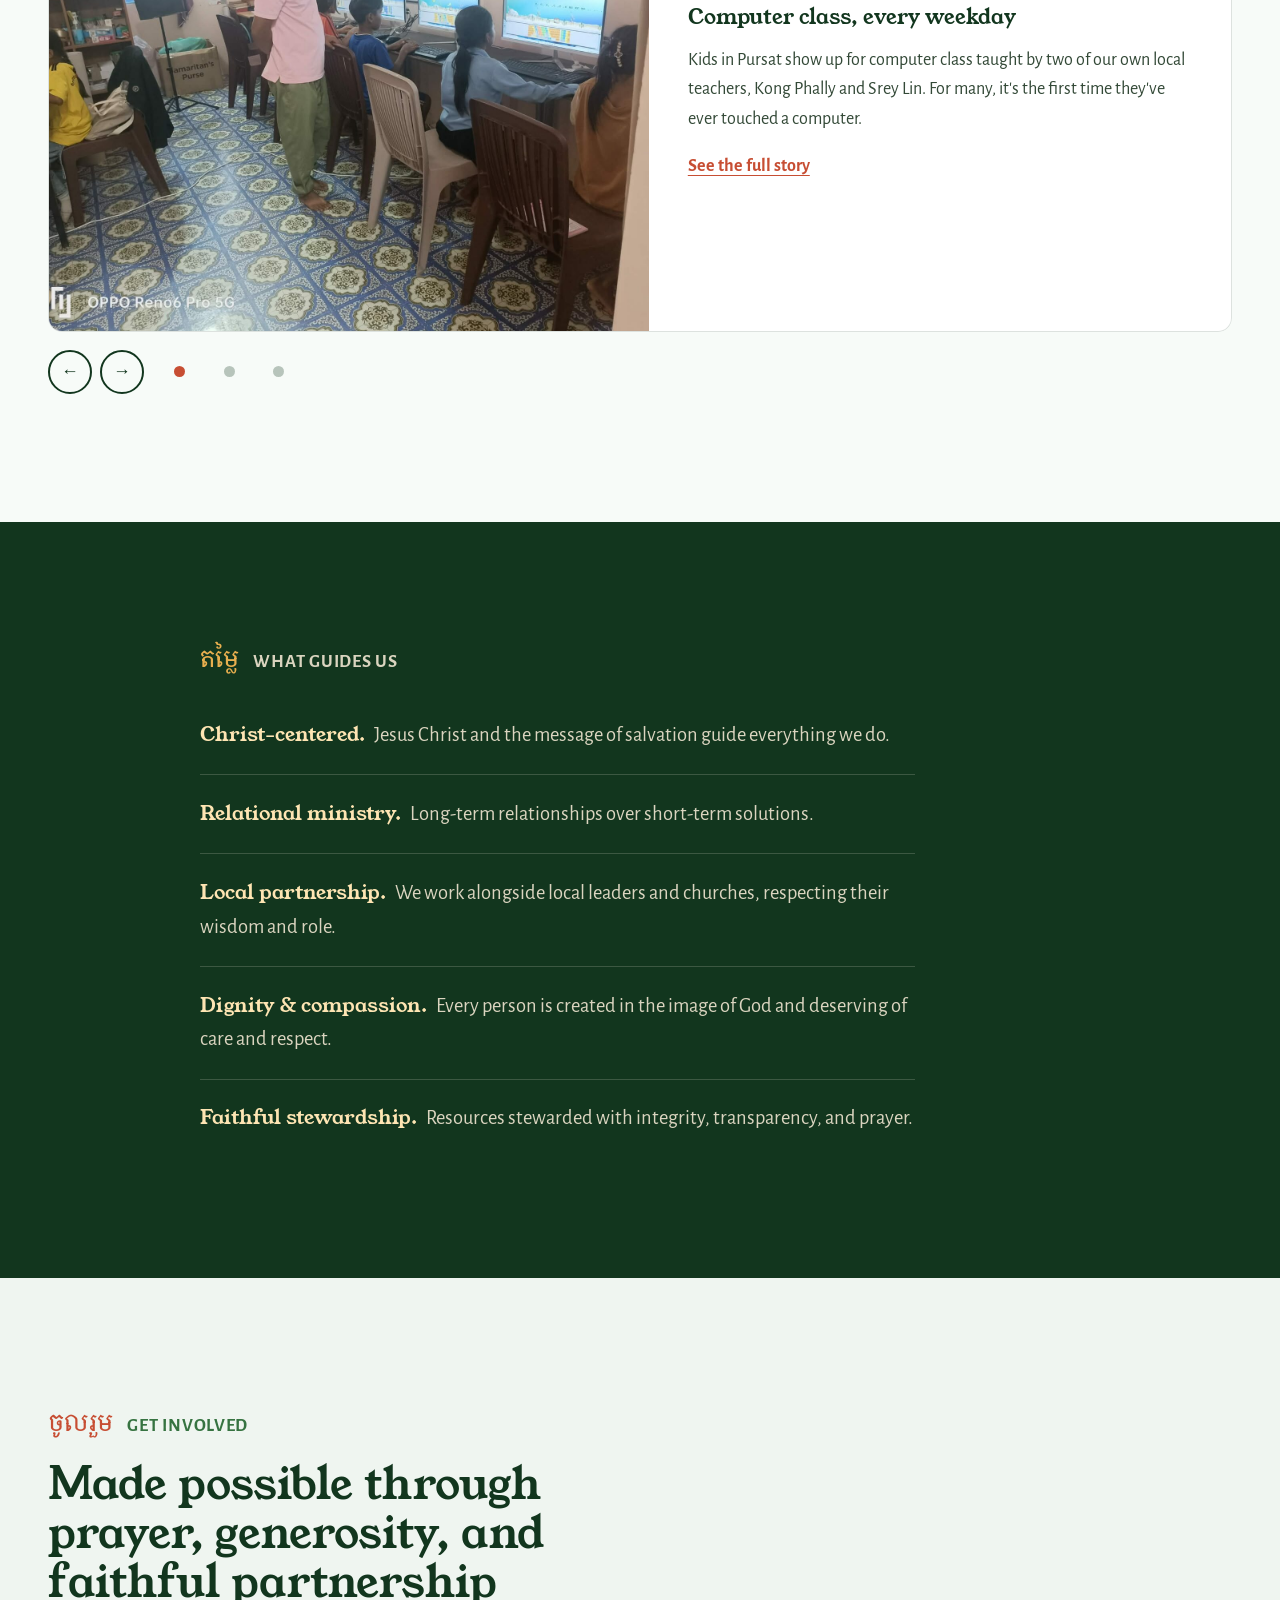
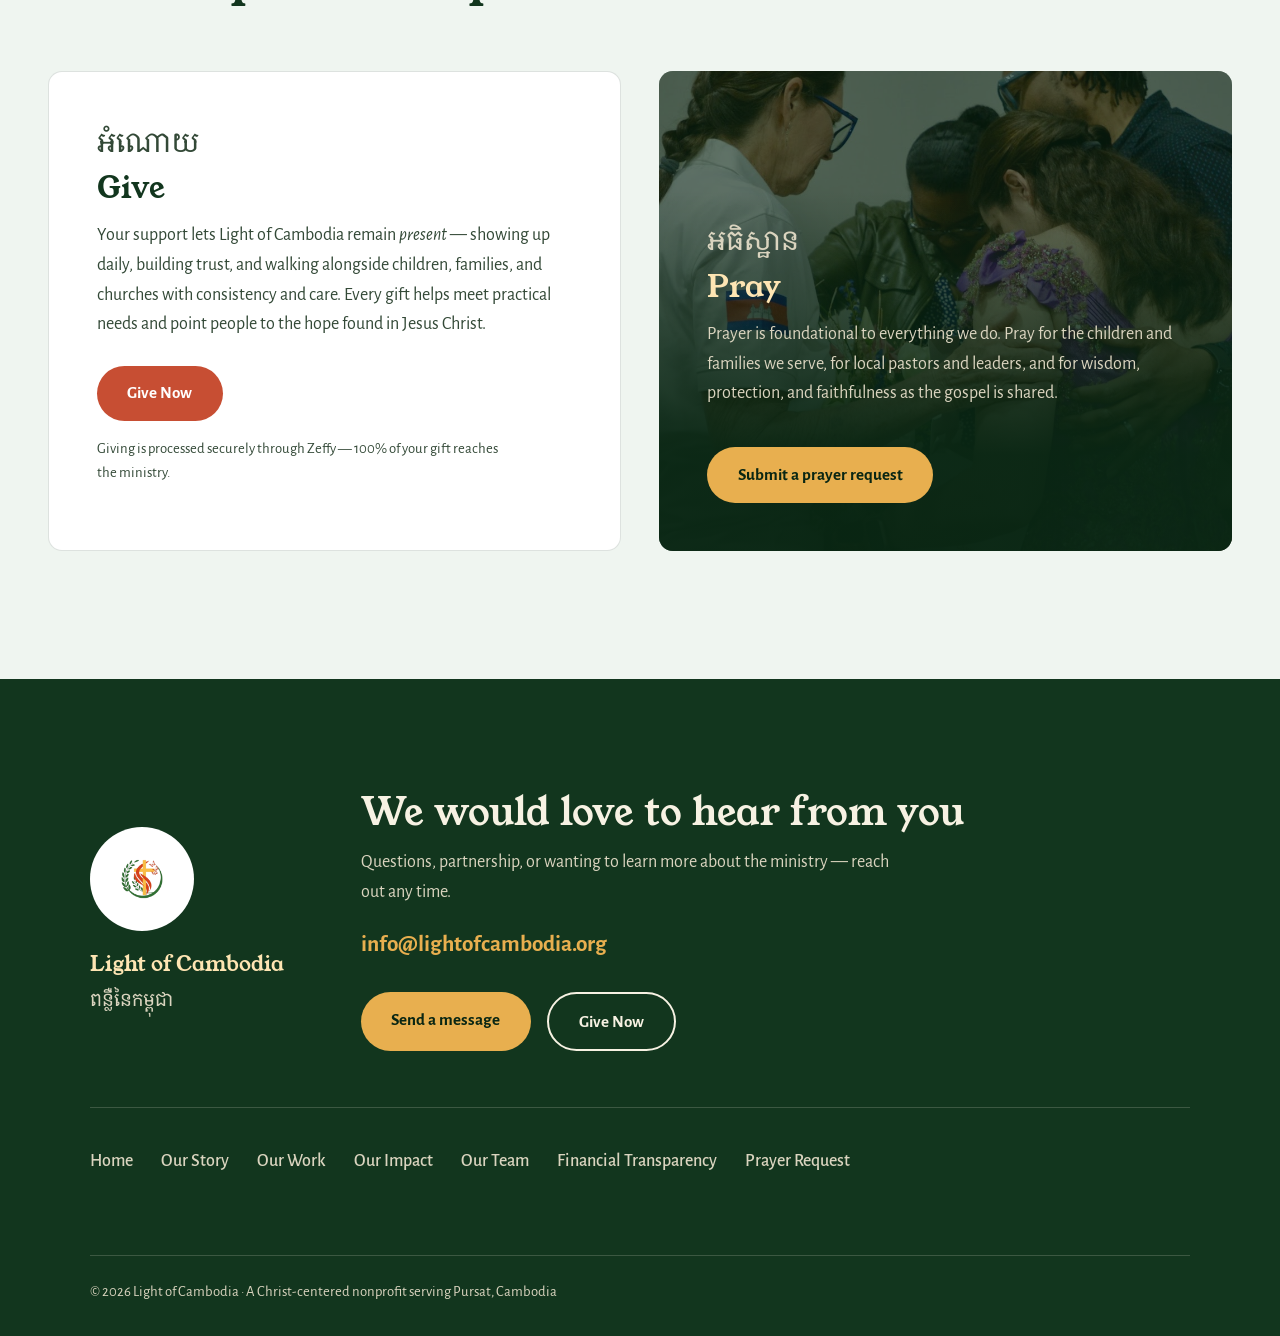
==== commit b9bd9a62: "Copy updates from Jennifer's review of the new photos - Homepage caption under the mission photo now" ====
--- a/index.html
+++ b/index.html
@@ -79,7 +79,7 @@
     </div>
     <figure class="who-photo reveal">
       <img src="assets/photos/home-prayer-generations.jpg" alt="An older woman with her hands pressed together in prayer, a small child resting on her lap" loading="lazy">
-      <figcaption>Partnership, not dependency — local leaders carry the work in their own communities.</figcaption>
+      <figcaption>Faith is already alive in Pursat. We come alongside families, not ahead of them.</figcaption>
     </figure>
   </div>
 </section>
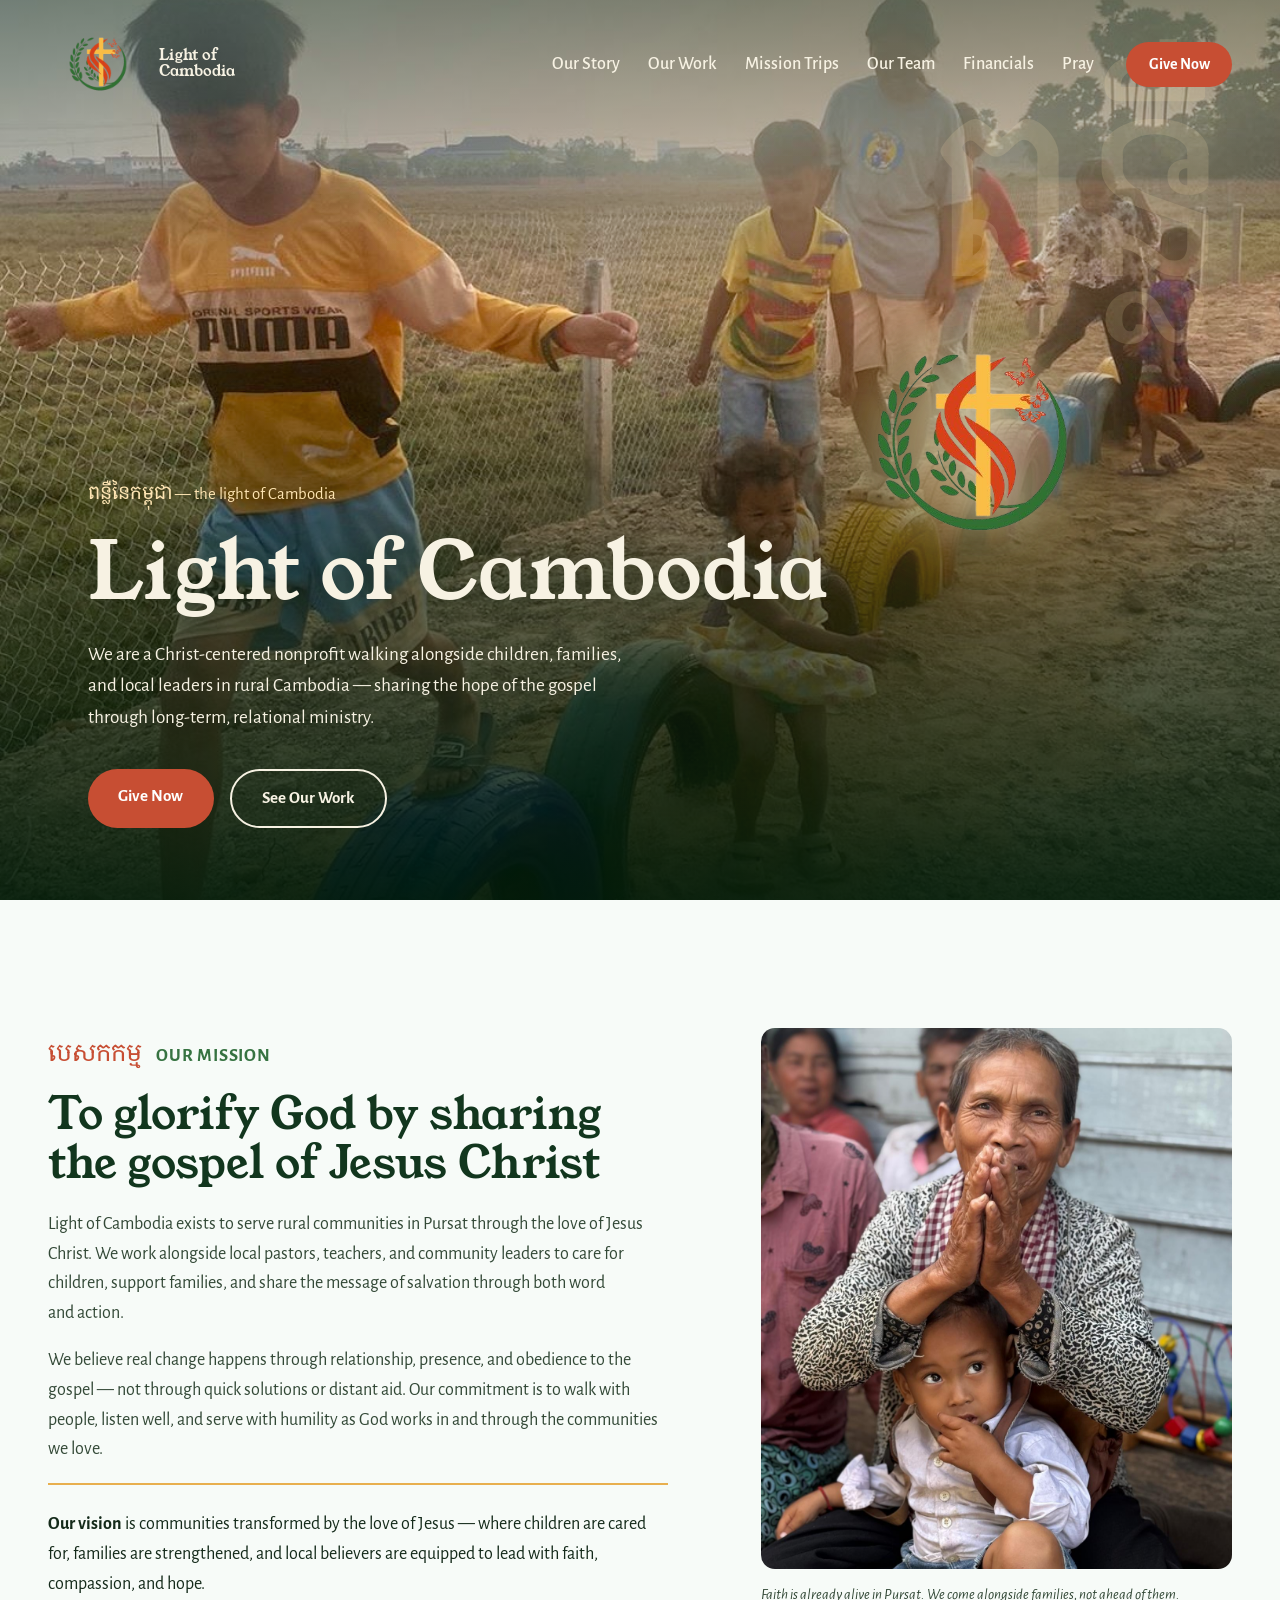
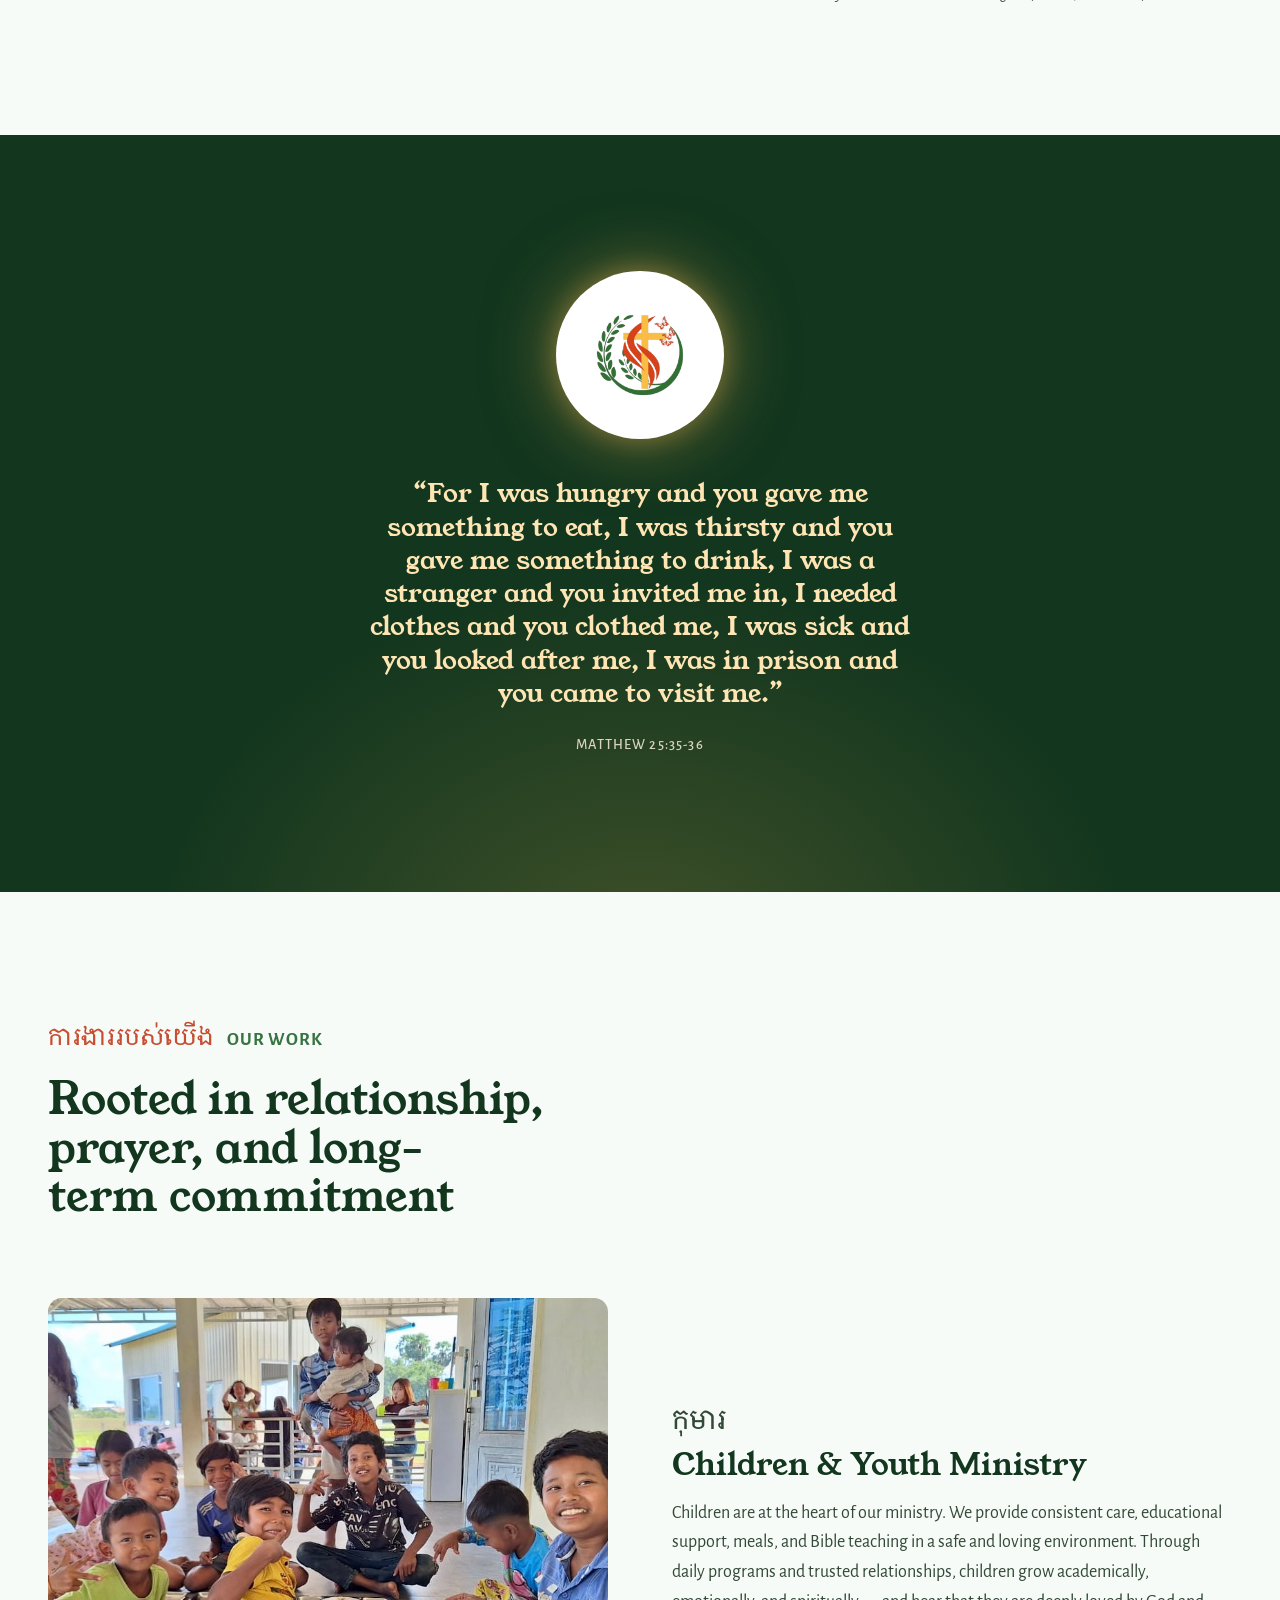
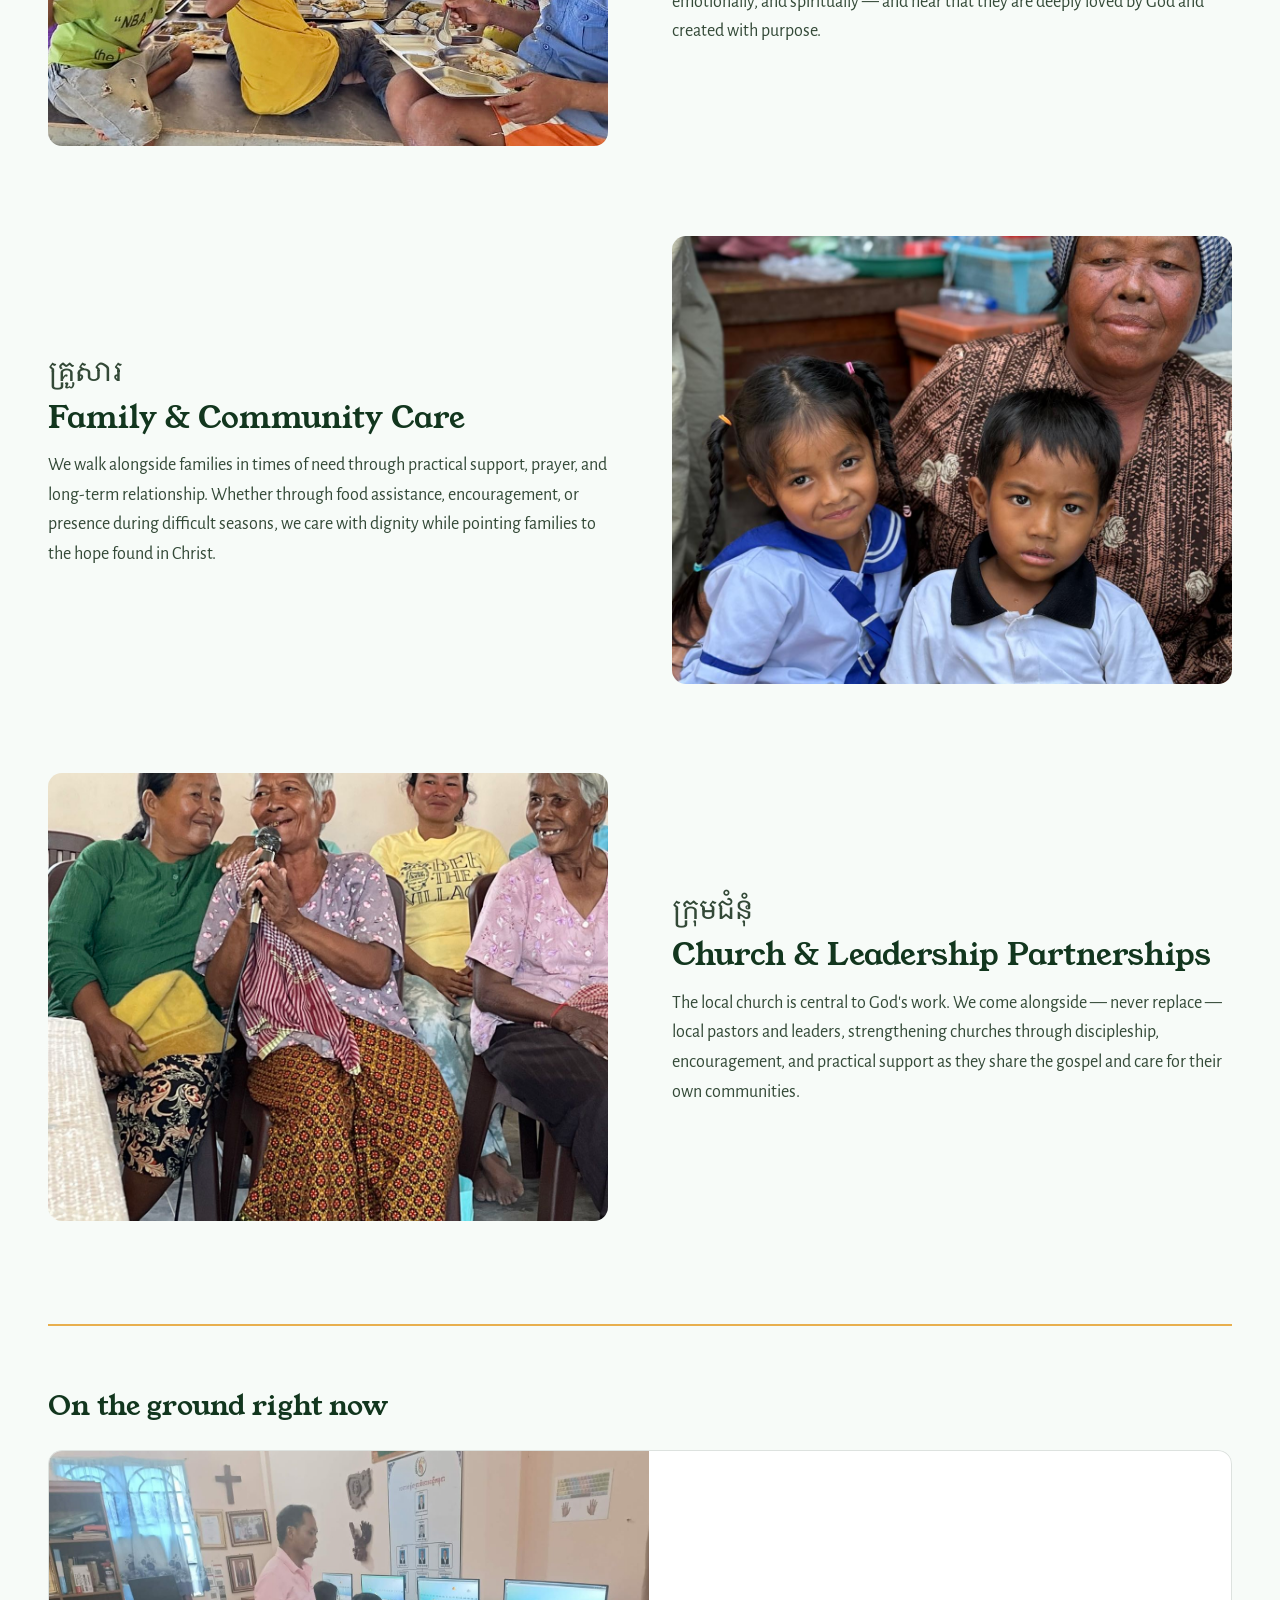
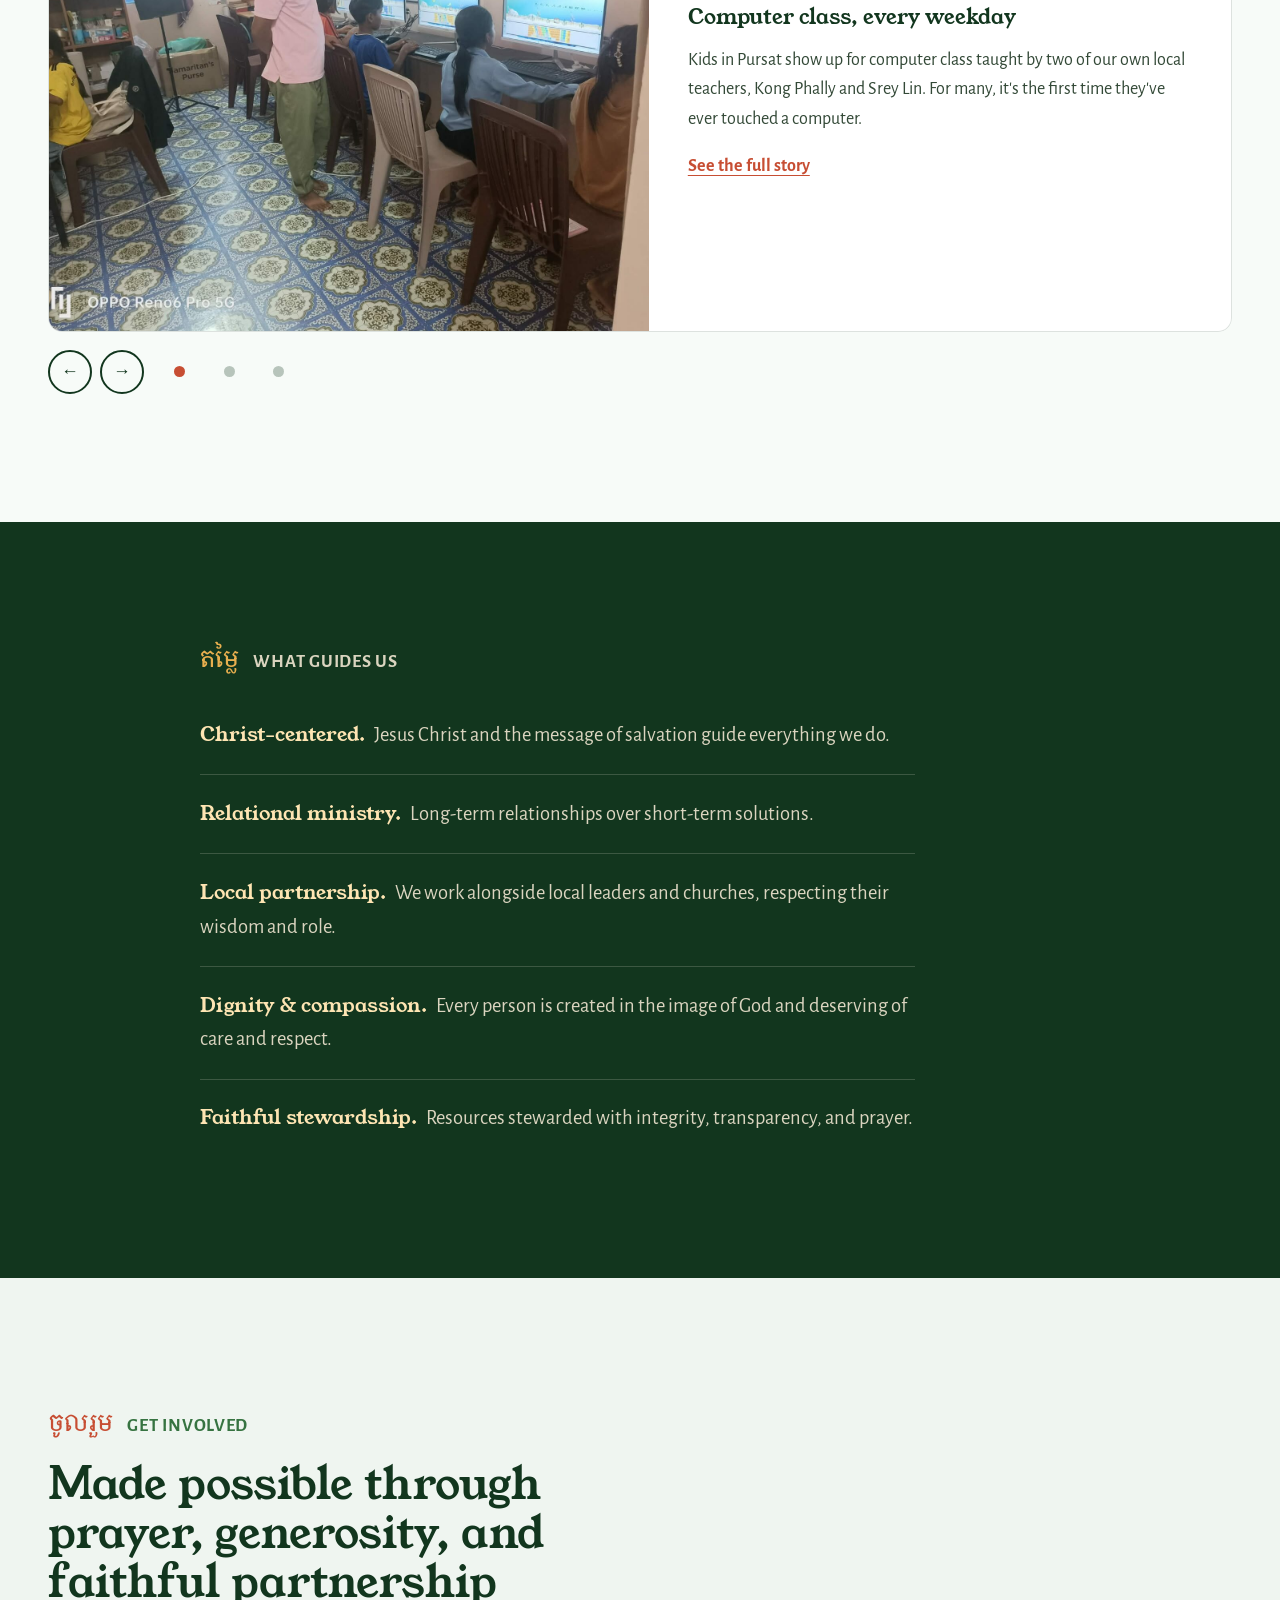
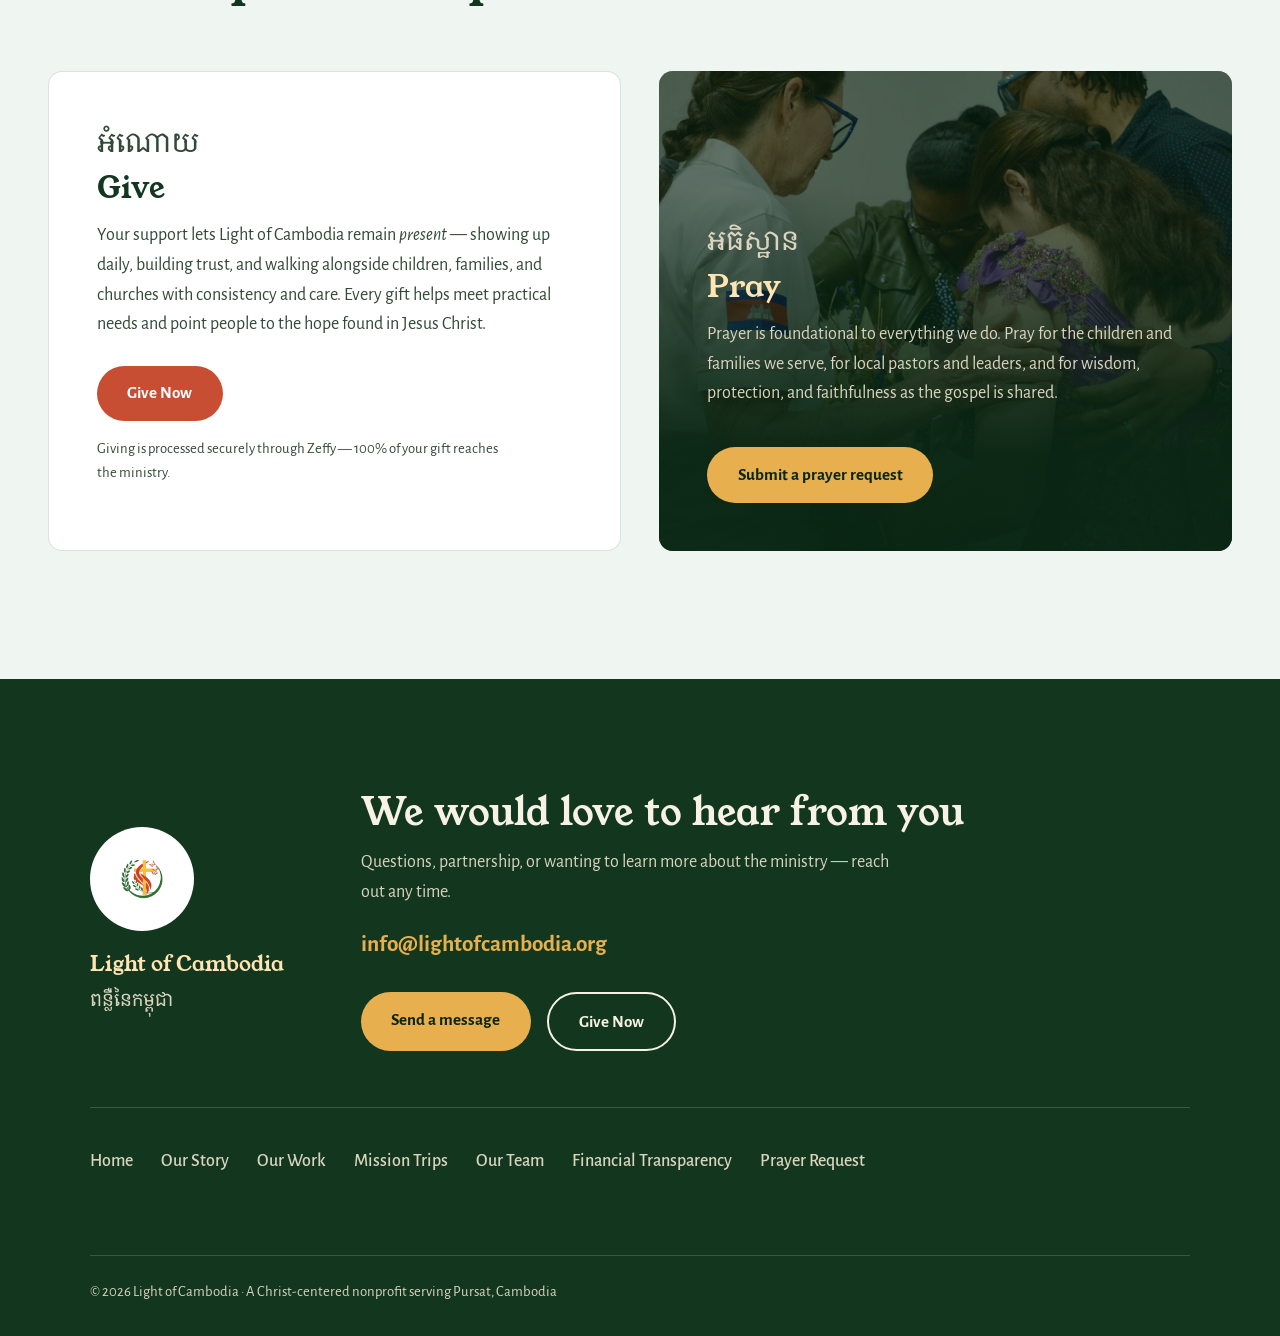
==== commit 1806e5c1: "Merge Our Impact into Our Work, add Mission Trips, photo carousels Our Work and Our Impact told the " ====
--- a/index.html
+++ b/index.html
@@ -26,7 +26,7 @@
   <nav class="nav-links" aria-label="Primary">
     <a href="our-story.html">Our Story</a>
     <a href="our-work.html">Our Work</a>
-    <a href="our-impact.html">Our Impact</a>
+    <a href="mission-trips.html">Mission Trips</a>
     <a href="our-team.html">Our Team</a>
     <a href="financials.html">Financials</a>
     <a href="prayer.html">Pray</a>
@@ -40,7 +40,7 @@
   <a href="index.html" aria-current="page">Home</a>
   <a href="our-story.html">Our Story</a>
   <a href="our-work.html">Our Work</a>
-  <a href="our-impact.html">Our Impact</a>
+  <a href="mission-trips.html">Mission Trips</a>
   <a href="our-team.html">Our Team</a>
   <a href="financials.html">Financials</a>
   <a href="prayer.html">Pray</a>
@@ -235,10 +235,10 @@
     </div>
   </div>
   <nav class="footer-nav" aria-label="Footer">
-    <a href="index.html">Home</a>
+    <a href="index.html" aria-current="page">Home</a>
     <a href="our-story.html">Our Story</a>
     <a href="our-work.html">Our Work</a>
-    <a href="our-impact.html">Our Impact</a>
+    <a href="mission-trips.html">Mission Trips</a>
     <a href="our-team.html">Our Team</a>
     <a href="financials.html">Financial Transparency</a>
     <a href="prayer.html">Prayer Request</a>
--- a/styles.css
+++ b/styles.css
@@ -592,8 +592,24 @@
 /* photo + copy band inside interior pages (reuses .band grid) */
 .band-tall .band-photo img { aspect-ratio: 4 / 5; }
 /* keep faces near the top of a portrait photo from being cropped */
-.band-photo img.focus-top { object-position: center top; }
-.band-photo img.focus-upper { object-position: center 28%; }
+.band-photo img.focus-top,
+.band-carousel img.focus-top { object-position: center top; }
+.band-photo img.focus-upper,
+.band-carousel img.focus-upper { object-position: center 28%; }
+
+/* a carousel used as a band's photo column: image-only slides, no card chrome,
+   sized to match the plain .band-photo it replaces */
+.band-carousel { margin-top: 0; }
+.band-flip .band-carousel { order: 2; }
+.band-carousel .carousel-slide {
+  grid-template-columns: 1fr;
+  gap: 0;
+  background: transparent;
+  border: 0;
+}
+.band-carousel .carousel-slide img { aspect-ratio: 5 / 4; border-radius: var(--radius); }
+.band-tall .band-carousel .carousel-slide img { aspect-ratio: 4 / 5; }
+.band-carousel .carousel-controls { margin-top: 0.9rem; }
 .band-copy > .band-note { margin-top: 1rem; font-style: italic; color: var(--ink-soft); }
 
 /* next-steps link row */
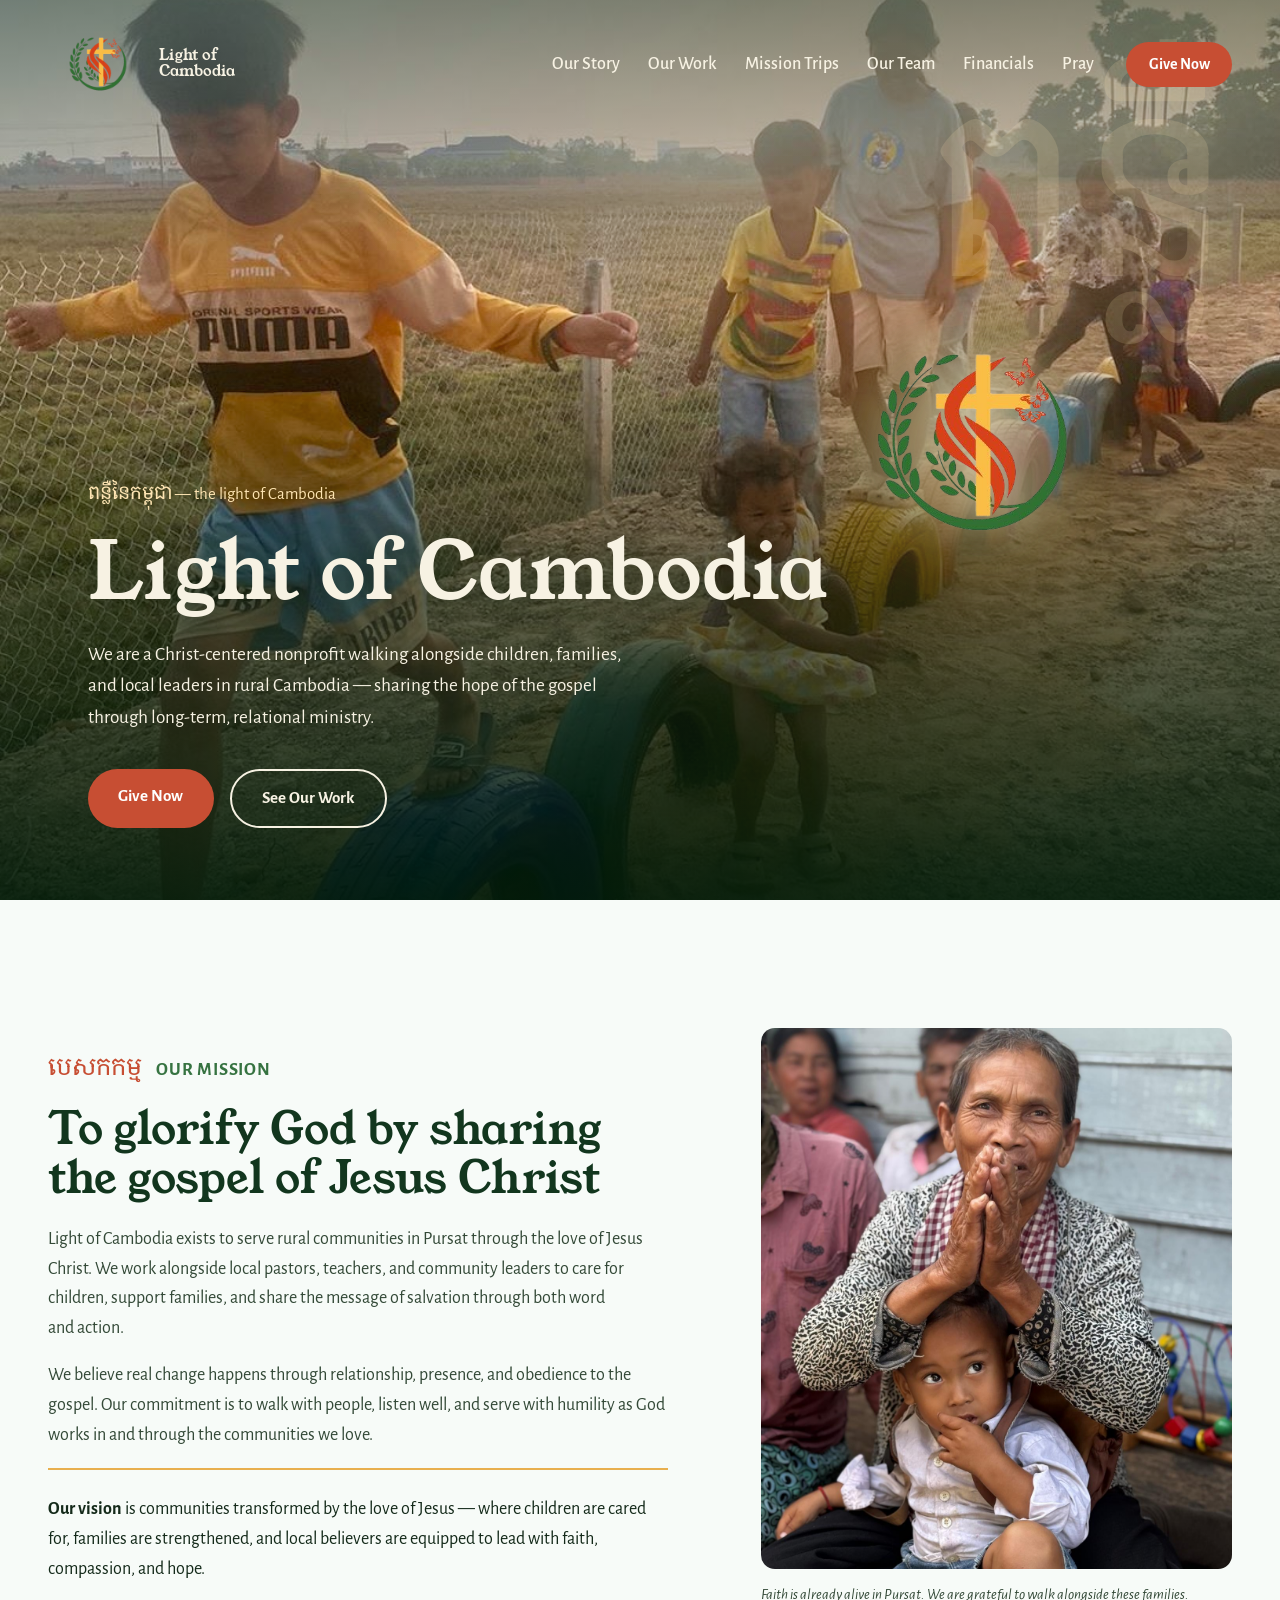
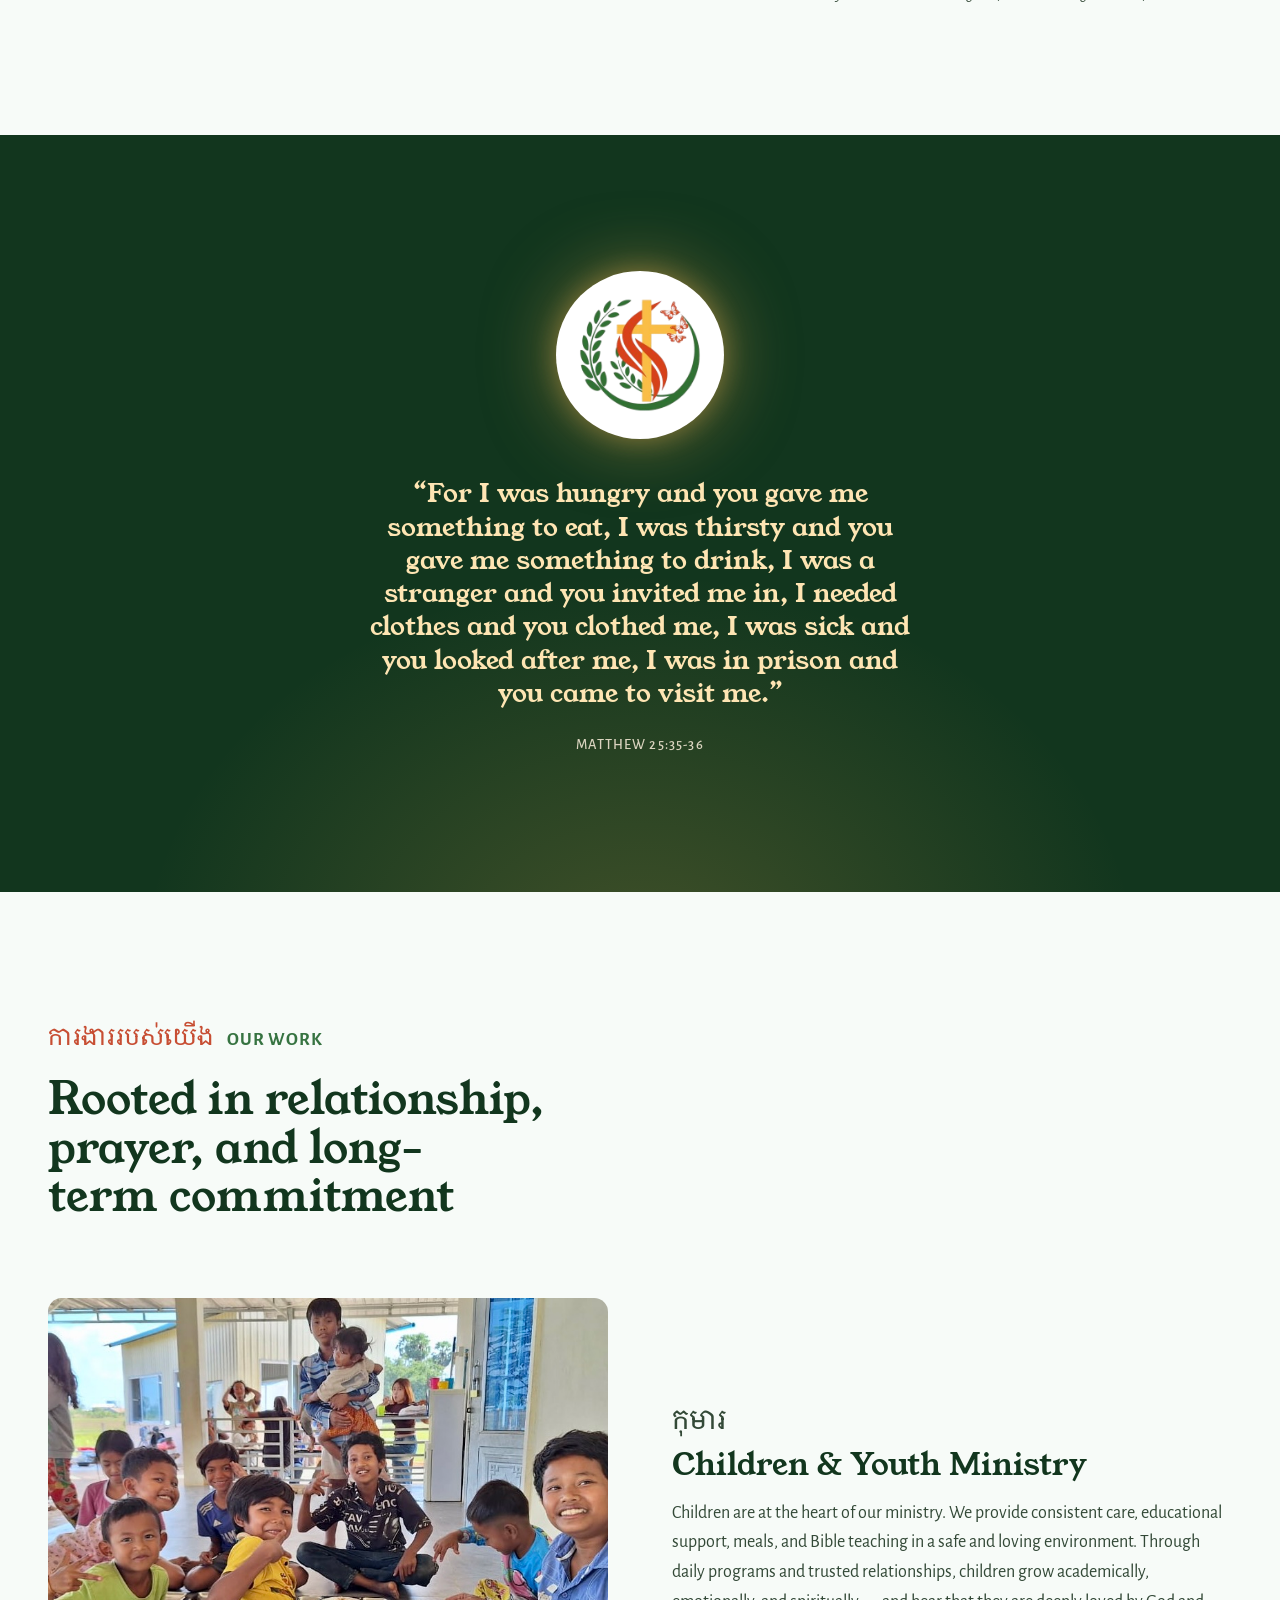
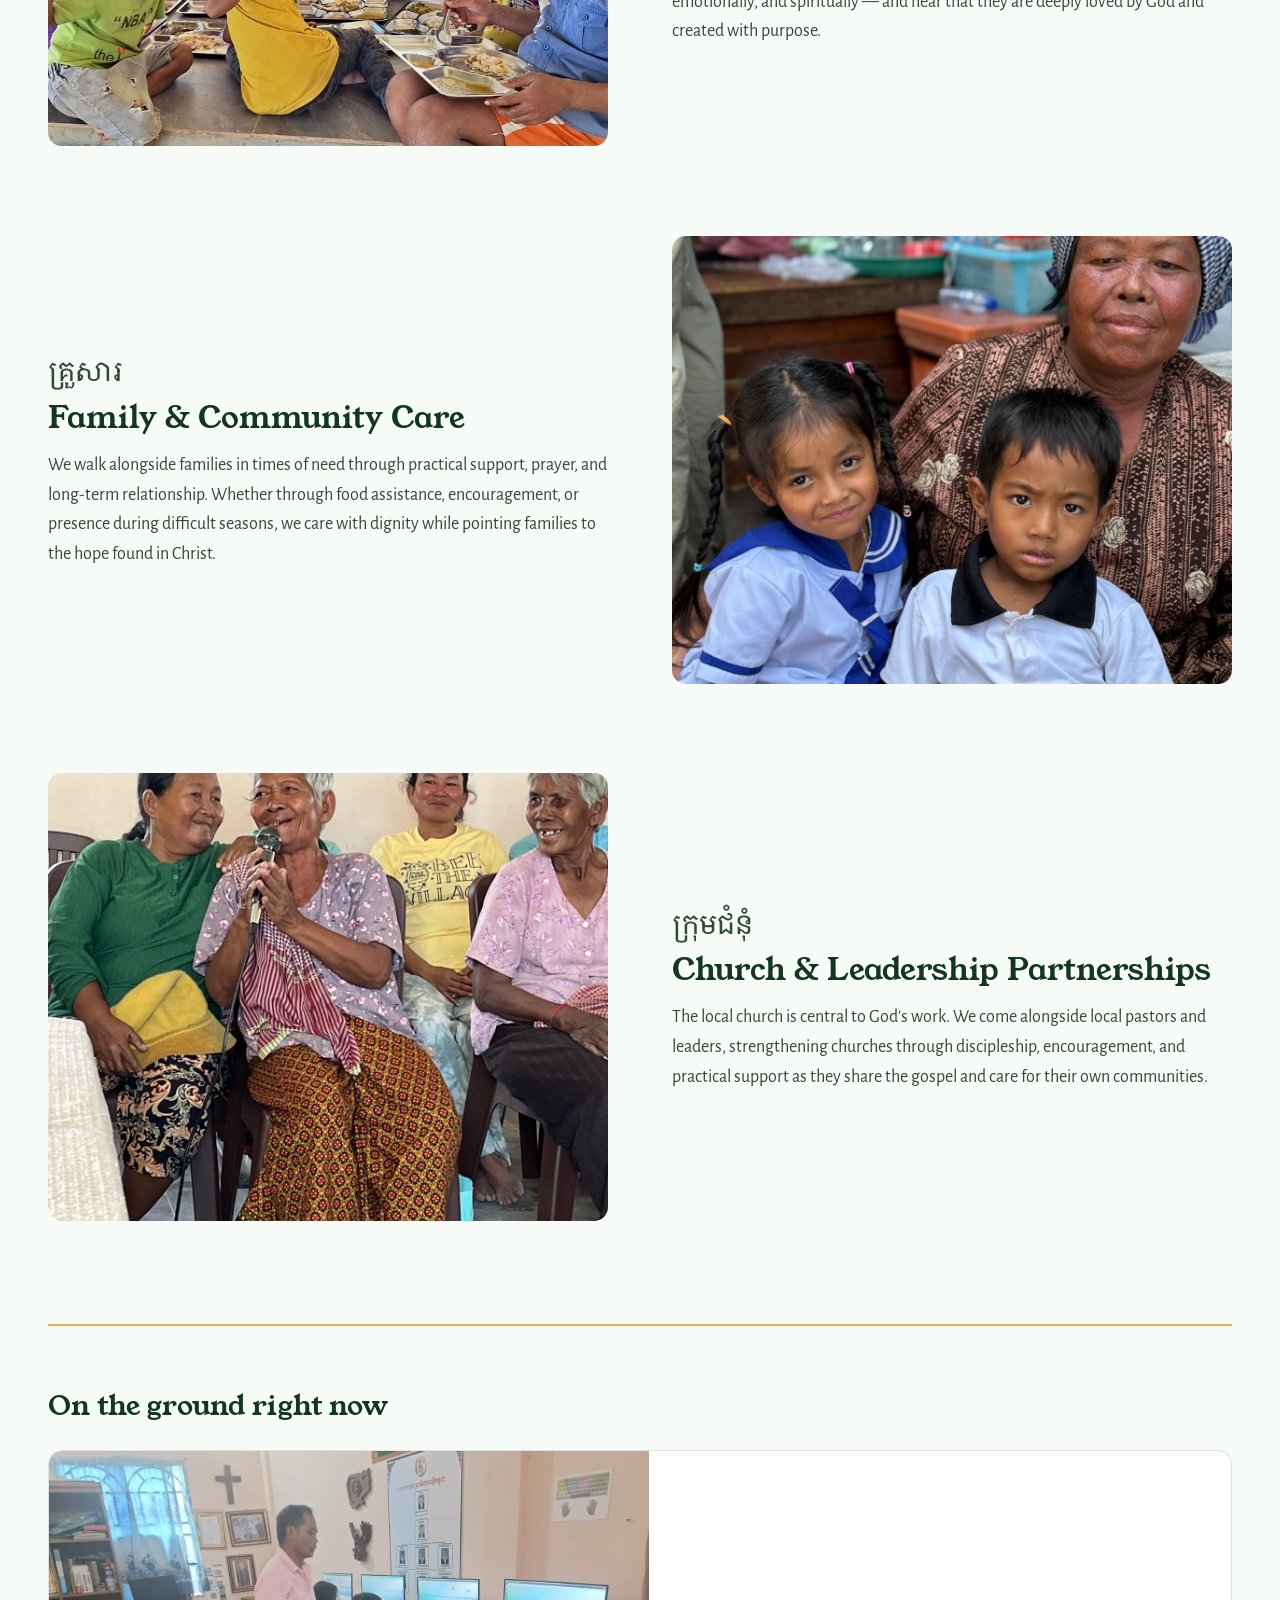
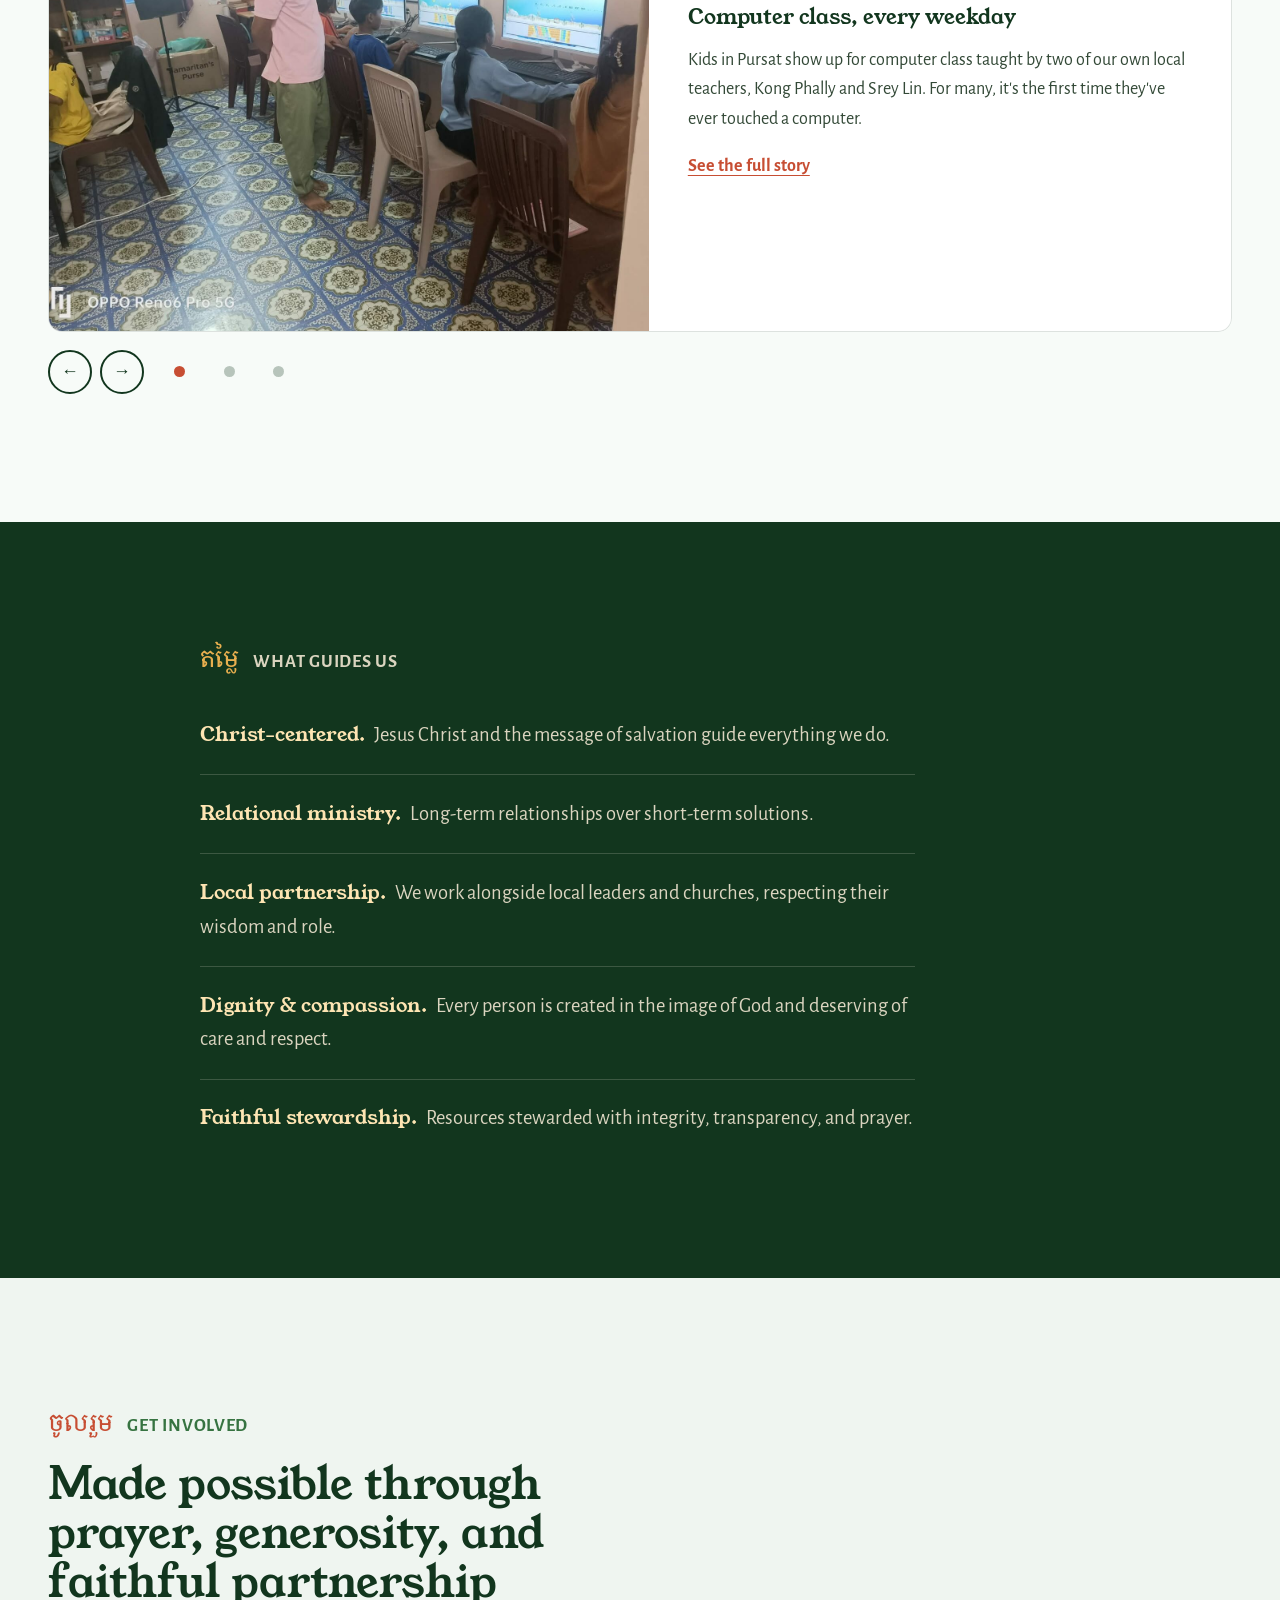
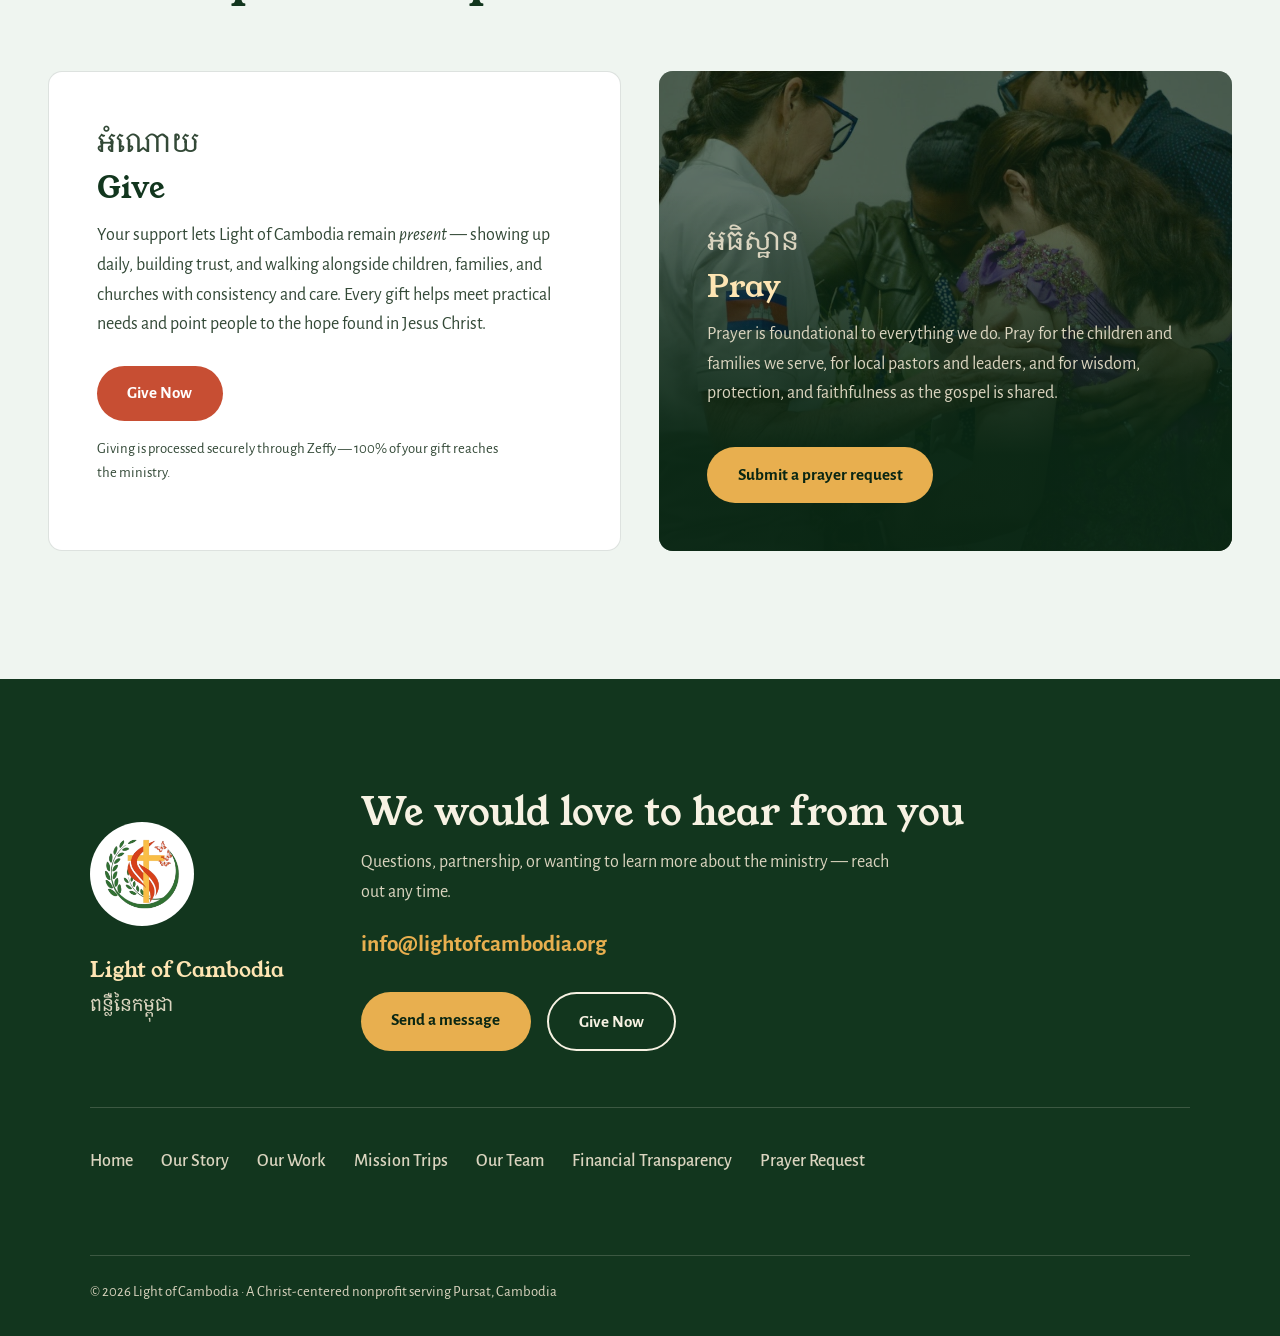
==== commit 0eae00fb: "Reframe posture as affirmation instead of negation Replace every place the site described Light of C" ====
--- a/index.html
+++ b/index.html
@@ -74,12 +74,12 @@
       <p class="kicker"><span class="kicker-km" lang="km">បេសកកម្ម</span><span class="kicker-en">Our Mission</span></p>
       <h2>To glorify God by sharing the gospel of Jesus Christ</h2>
       <p>Light of Cambodia exists to serve rural communities in Pursat through the love of Jesus Christ. We work alongside local pastors, teachers, and community leaders to care for children, support families, and share the message of salvation through both word and action.</p>
-      <p>We believe real change happens through relationship, presence, and obedience to the gospel — not through quick solutions or distant aid. Our commitment is to walk with people, listen well, and serve with humility as God works in and through the communities we love.</p>
+      <p>We believe real change happens through relationship, presence, and obedience to the gospel. Our commitment is to walk with people, listen well, and serve with humility as God works in and through the communities we love.</p>
       <p class="who-vision"><strong>Our vision</strong> is communities transformed by the love of Jesus — where children are cared for, families are strengthened, and local believers are equipped to lead with faith, compassion, and hope.</p>
     </div>
     <figure class="who-photo reveal">
       <img src="assets/photos/home-prayer-generations.jpg" alt="An older woman with her hands pressed together in prayer, a small child resting on her lap" loading="lazy">
-      <figcaption>Faith is already alive in Pursat. We come alongside families, not ahead of them.</figcaption>
+      <figcaption>Faith is already alive in Pursat. We are grateful to walk alongside these families.</figcaption>
     </figure>
   </div>
 </section>
@@ -130,7 +130,7 @@
     <div class="band-copy">
       <p class="band-km" lang="km">ក្រុមជំនុំ</p>
       <h3>Church &amp; Leadership Partnerships</h3>
-      <p>The local church is central to God's work. We come alongside — never replace — local pastors and leaders, strengthening churches through discipleship, encouragement, and practical support as they share the gospel and care for their own communities.</p>
+      <p>The local church is central to God's work. We come alongside local pastors and leaders, strengthening churches through discipleship, encouragement, and practical support as they share the gospel and care for their own communities.</p>
     </div>
   </article>
 
--- a/styles.css
+++ b/styles.css
@@ -282,6 +282,20 @@
   margin-bottom: 2.4rem;
   box-shadow: 0 0 70px oklch(0.79 0.13 78 / 0.5), 0 0 24px oklch(0.79 0.13 78 / 0.35);
 }
+/* logo.png carries ~21% transparent margin on every side, so the mark itself
+   fills only ~57% of the file. Scaling brings the mark up to about 72% of the
+   circle; what spills past the edge is transparent padding.
+   Uses transform rather than a width over 100%: an oversized grid child gets
+   pinned to the top of its cell instead of staying centred, which pushed the
+   logo visibly low. transform scales about the element's own centre, so the
+   mark stays centred on both axes. */
+.verse-logo img,
+.footer-logo img {
+  width: 100%;
+  height: 100%;
+  max-width: none;
+  transform: scale(1.25);
+}
 .verse blockquote { position: relative; }
 .verse p {
   font-family: "Young Serif", serif;
@@ -484,7 +498,6 @@
   .nav-logo { width: 76px; height: 76px; }
   .nav.scrolled .nav-logo { width: 56px; height: 56px; }
   .verse-logo { width: 132px; height: 132px; }
-  .verse-logo img { width: 118px; height: 118px; }
   .nav-toggle {
     display: flex;
     flex-direction: column;
@@ -610,6 +623,28 @@
 .band-carousel .carousel-slide img { aspect-ratio: 5 / 4; border-radius: var(--radius); }
 .band-tall .band-carousel .carousel-slide img { aspect-ratio: 4 / 5; }
 .band-carousel .carousel-controls { margin-top: 0.9rem; }
+
+/* mission trip funding goal */
+.trip-goal {
+  display: flex;
+  flex-direction: column;
+  align-items: center;
+  gap: 0.3rem;
+  text-align: center;
+  background: var(--evergreen);
+  color: var(--on-dark);
+  border-radius: var(--radius);
+  padding: clamp(1.4rem, 3vw, 2.2rem);
+  margin: 1.6rem 0 2rem;
+}
+.trip-goal strong {
+  font-family: "Young Serif", serif;
+  font-weight: 400;
+  font-size: clamp(2rem, 5vw, 3rem);
+  color: var(--sunlight);
+  line-height: 1;
+}
+.trip-goal span { color: var(--on-dark-soft); font-size: 1rem; }
 .band-copy > .band-note { margin-top: 1rem; font-style: italic; color: var(--ink-soft); }
 
 /* next-steps link row */
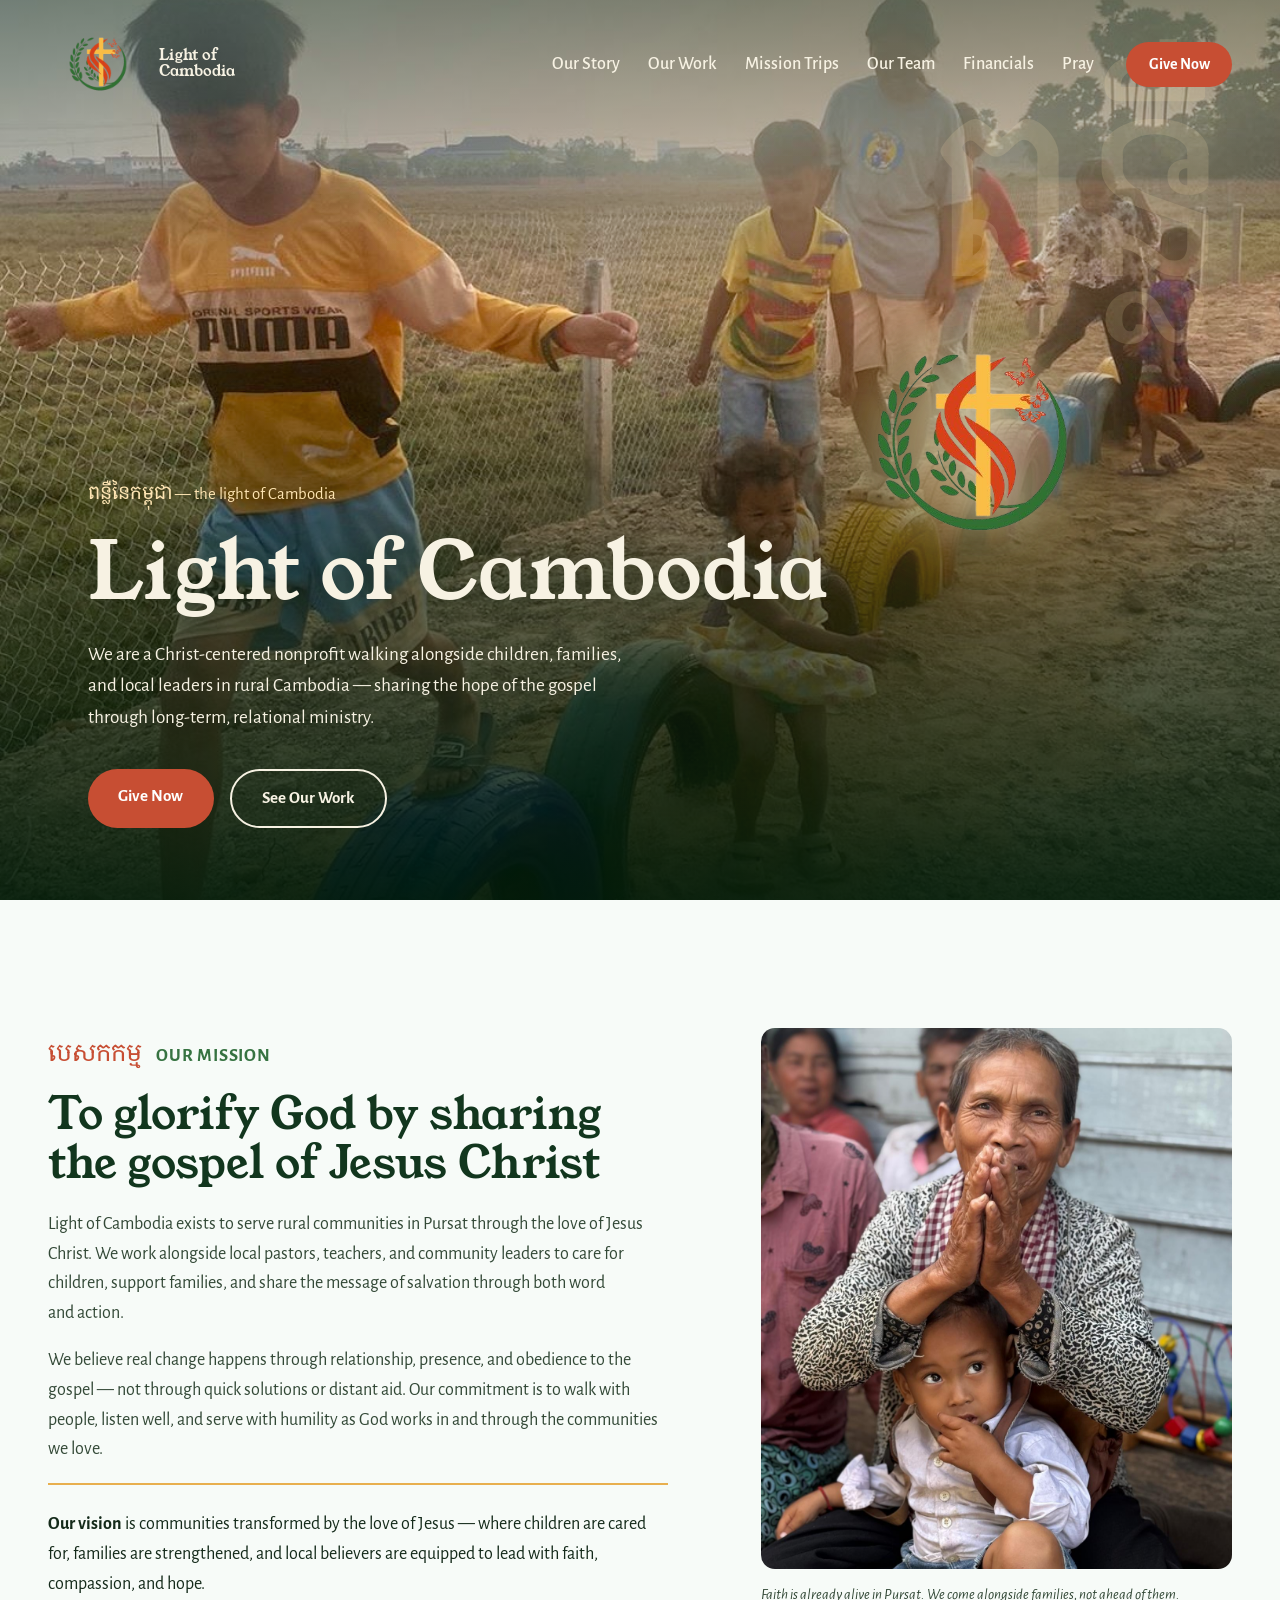
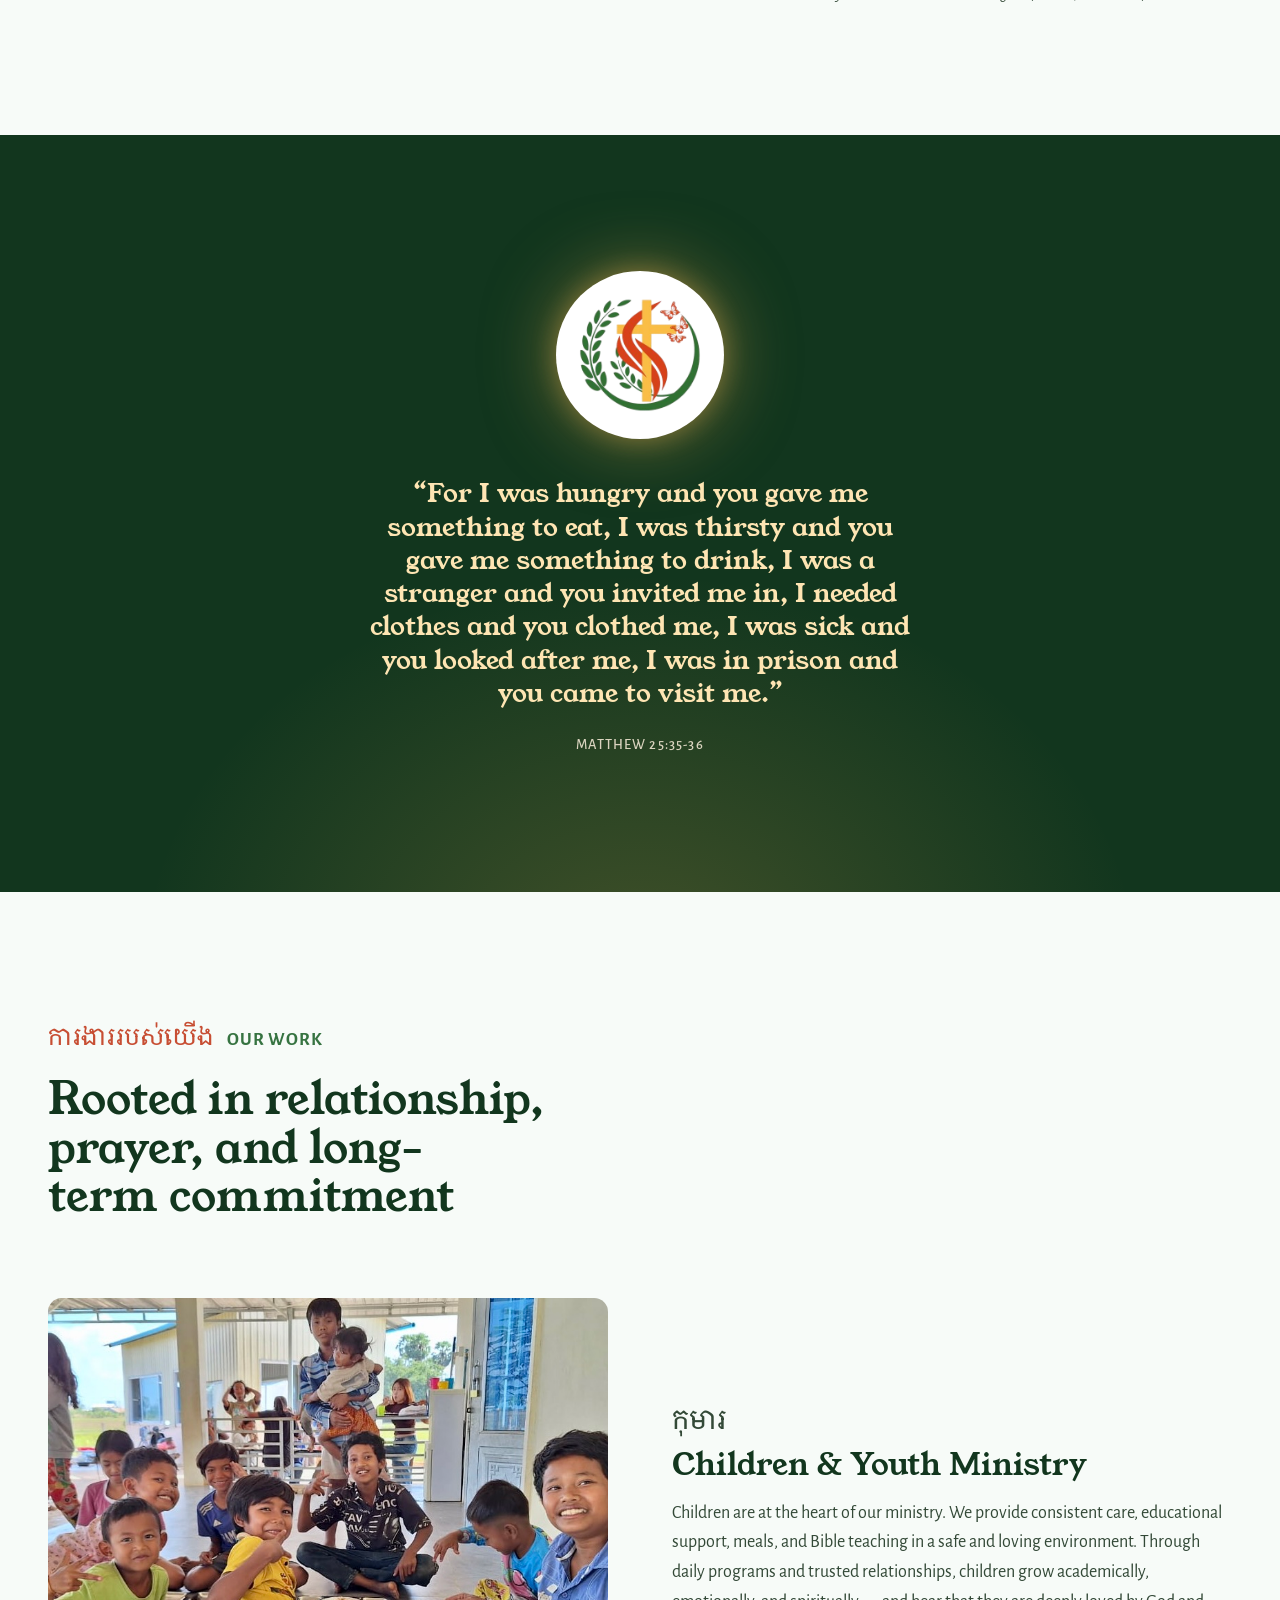
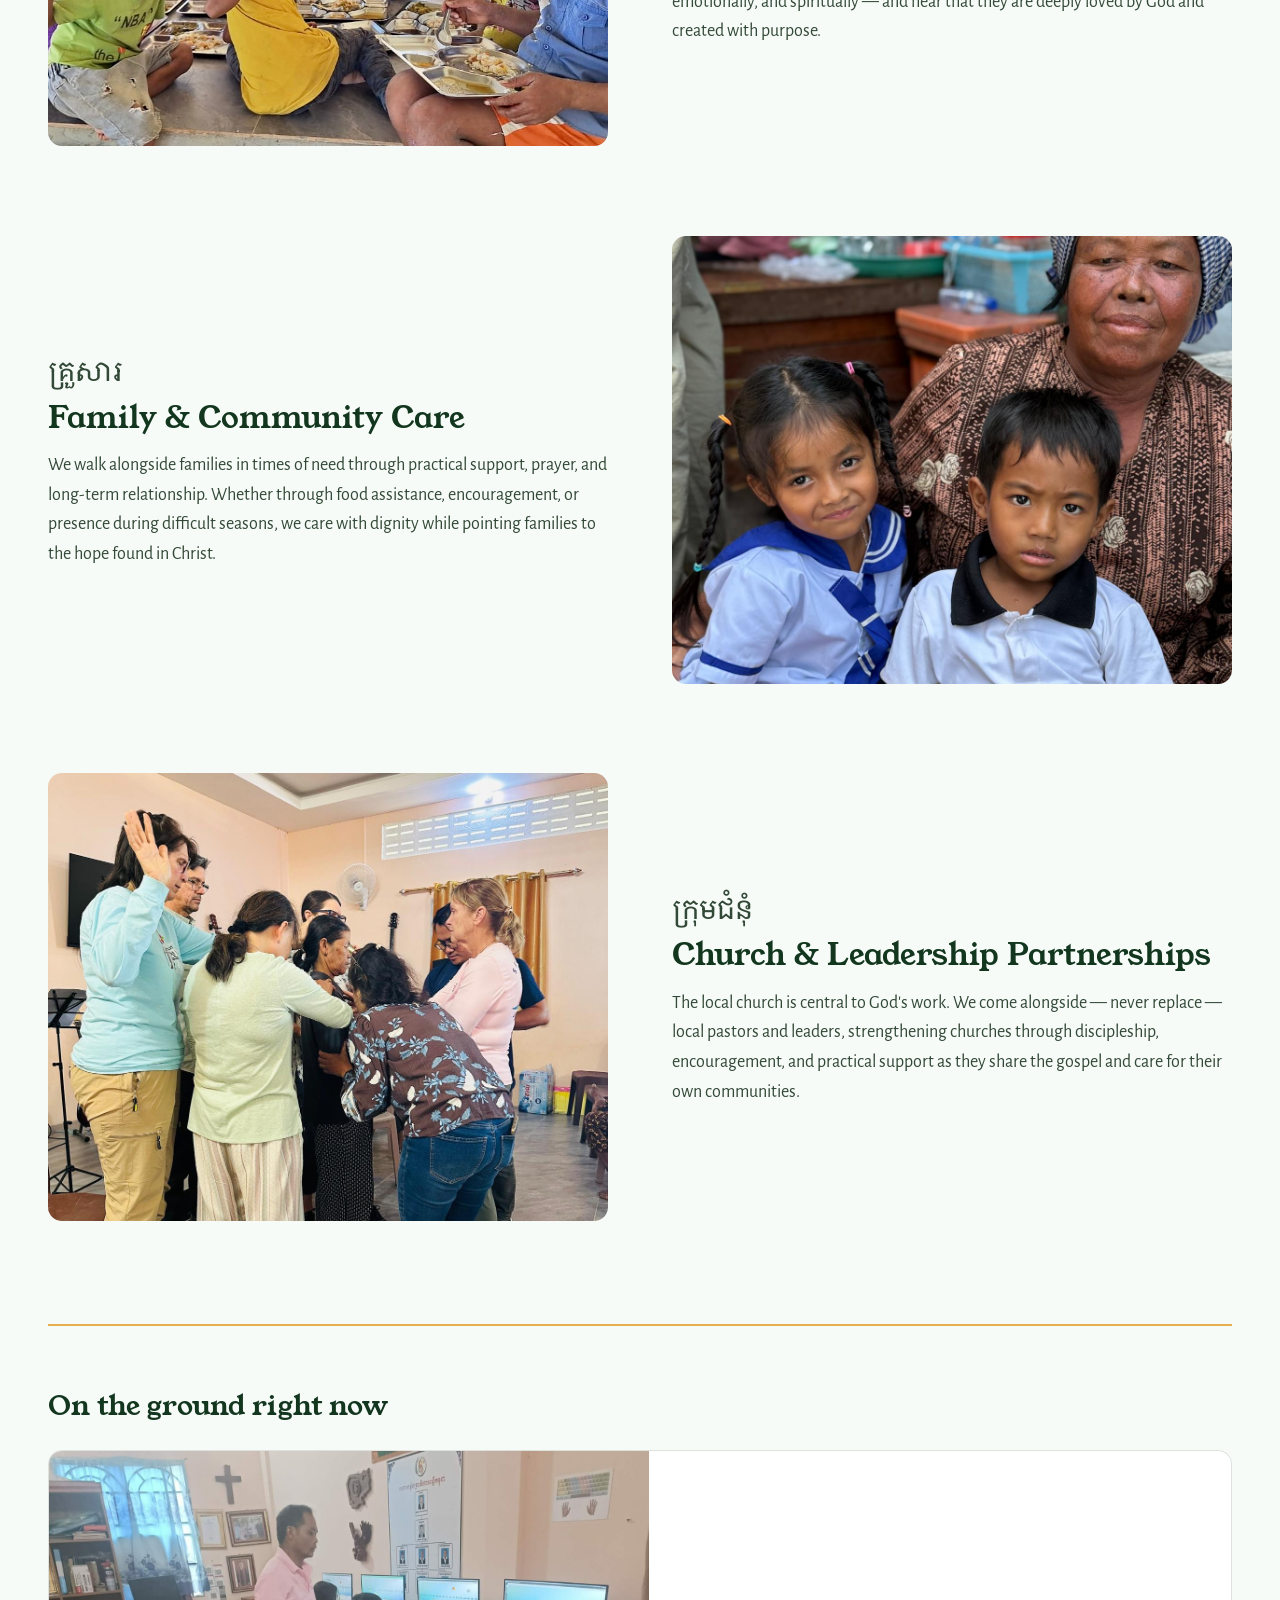
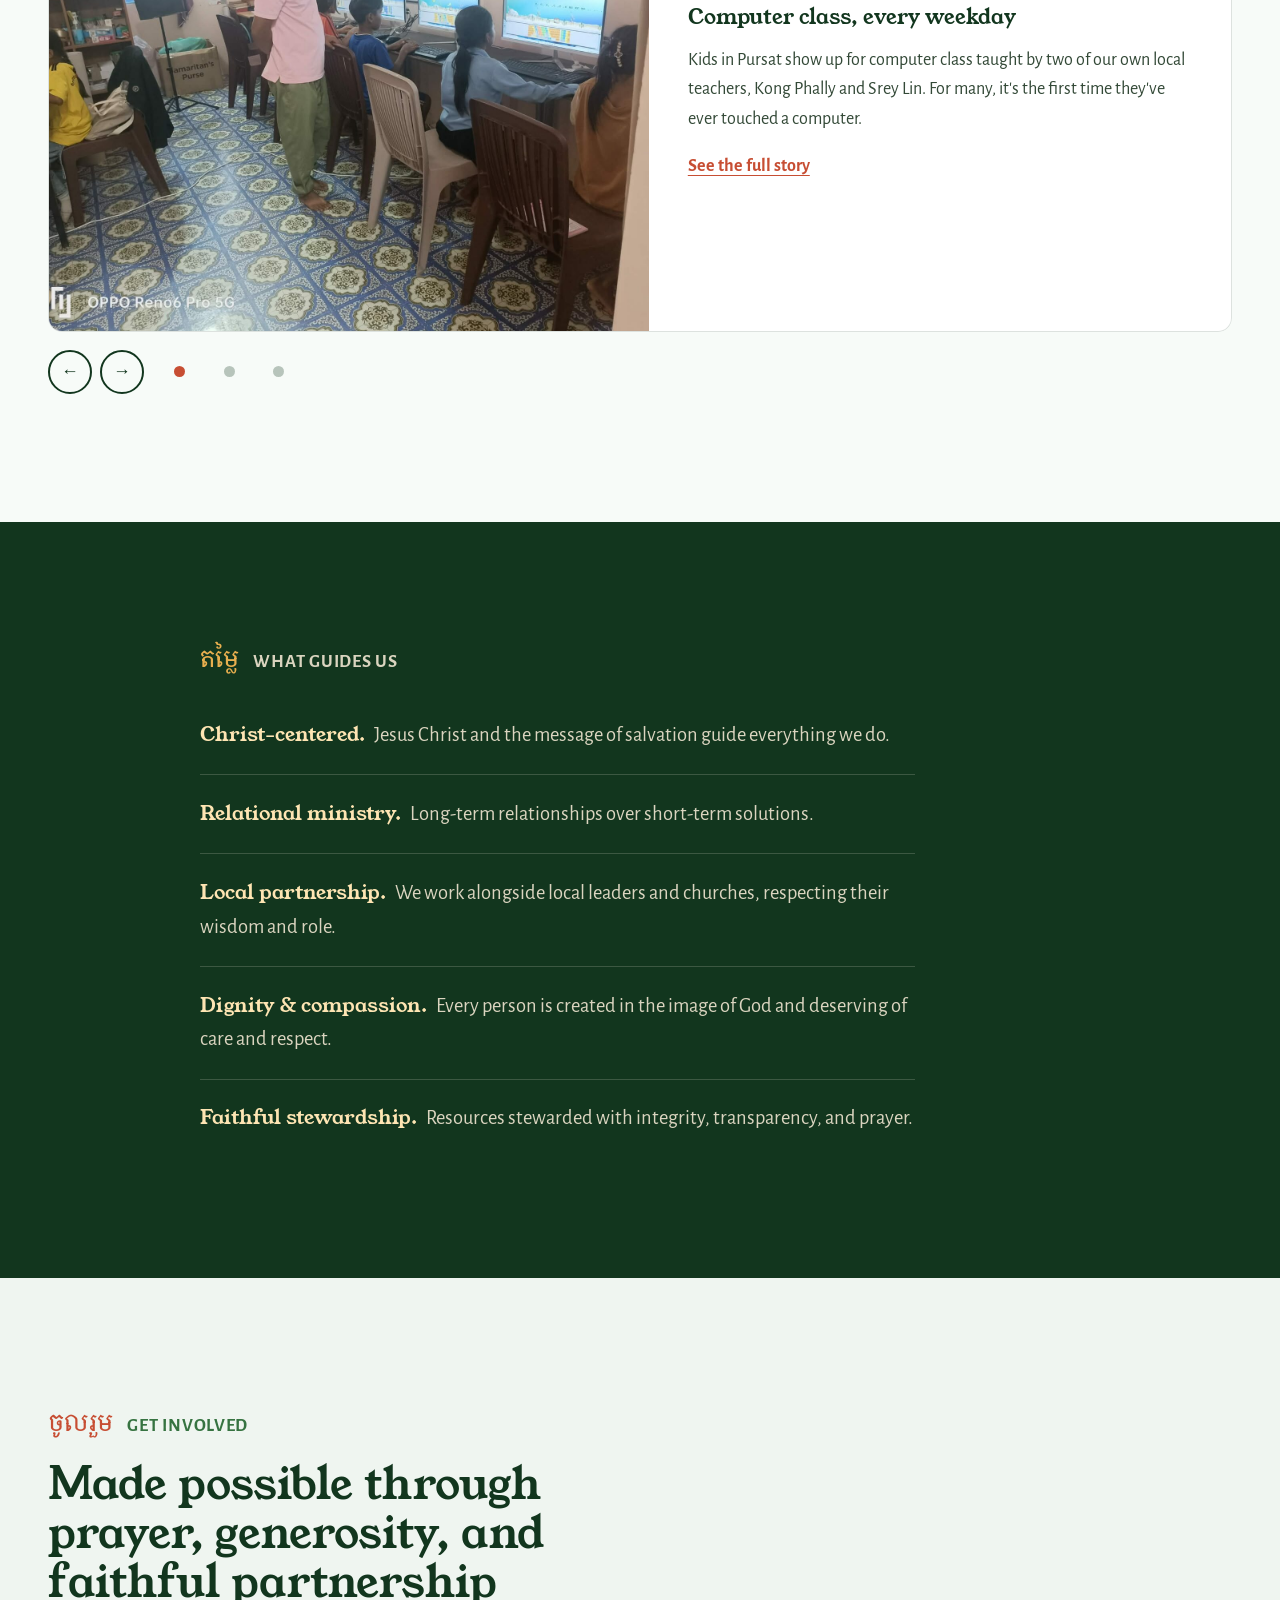
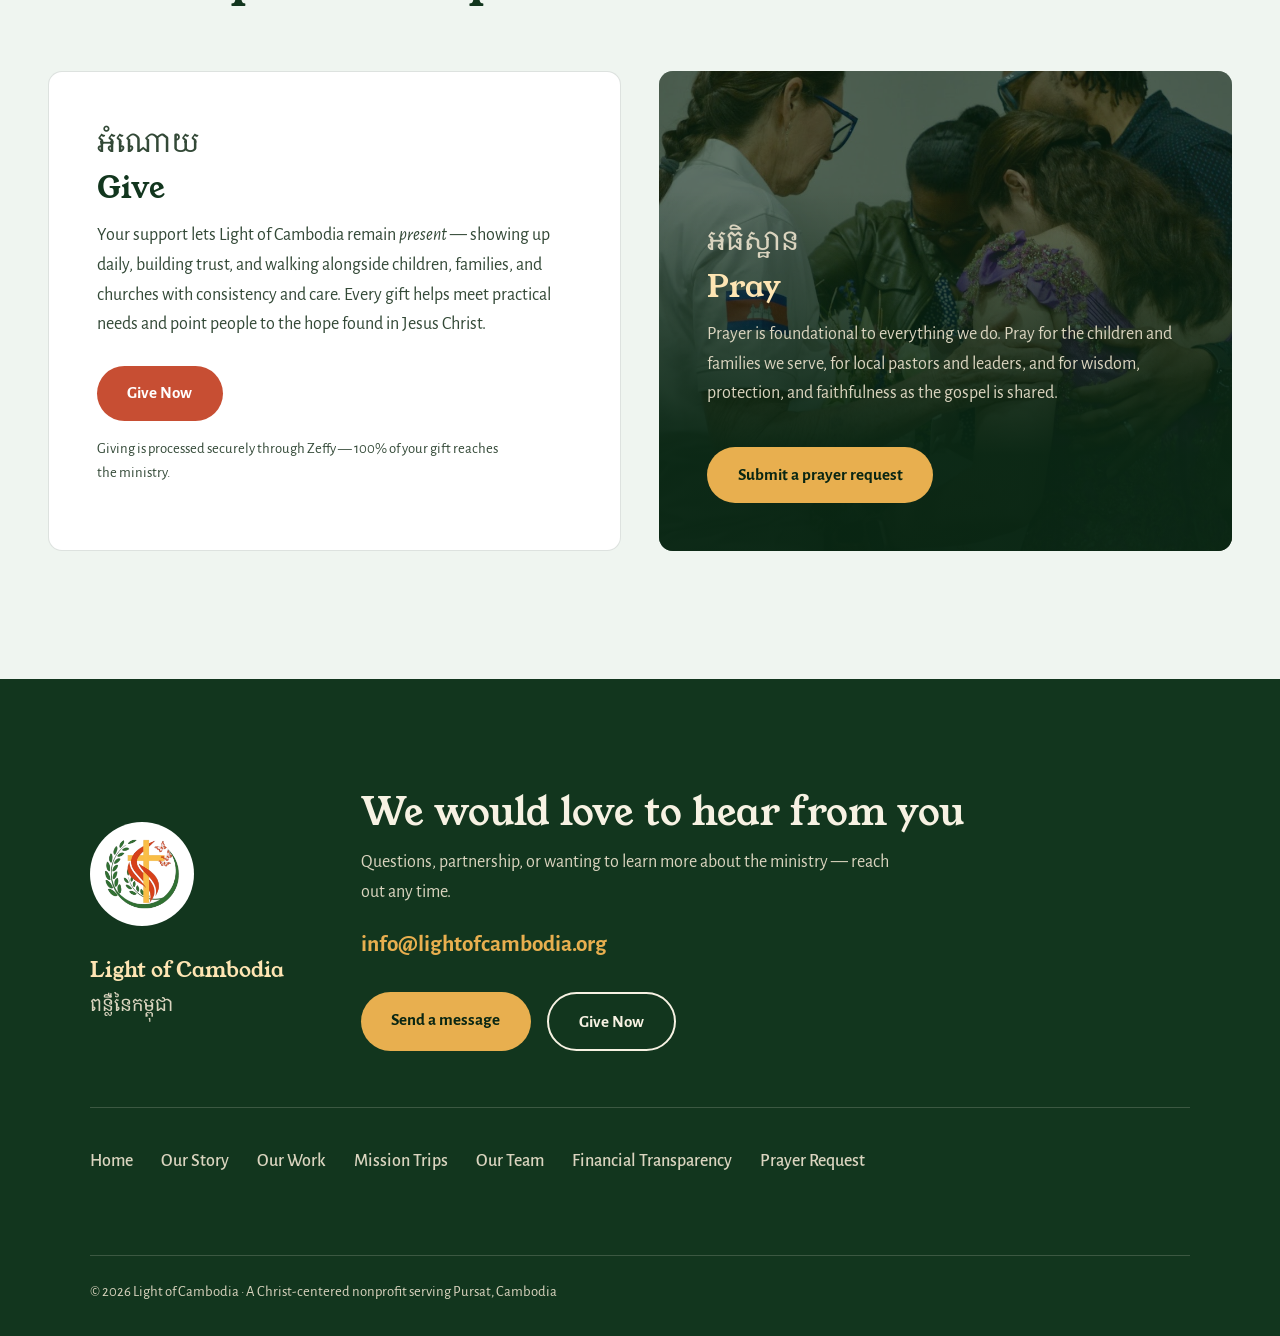
==== commit b8d64678: "Show church leaders on the homepage Church & Leadership band The homepage band for "Church & Leaders" ====
--- a/index.html
+++ b/index.html
@@ -74,12 +74,12 @@
       <p class="kicker"><span class="kicker-km" lang="km">បេសកកម្ម</span><span class="kicker-en">Our Mission</span></p>
       <h2>To glorify God by sharing the gospel of Jesus Christ</h2>
       <p>Light of Cambodia exists to serve rural communities in Pursat through the love of Jesus Christ. We work alongside local pastors, teachers, and community leaders to care for children, support families, and share the message of salvation through both word and action.</p>
-      <p>We believe real change happens through relationship, presence, and obedience to the gospel. Our commitment is to walk with people, listen well, and serve with humility as God works in and through the communities we love.</p>
+      <p>We believe real change happens through relationship, presence, and obedience to the gospel — not through quick solutions or distant aid. Our commitment is to walk with people, listen well, and serve with humility as God works in and through the communities we love.</p>
       <p class="who-vision"><strong>Our vision</strong> is communities transformed by the love of Jesus — where children are cared for, families are strengthened, and local believers are equipped to lead with faith, compassion, and hope.</p>
     </div>
     <figure class="who-photo reveal">
       <img src="assets/photos/home-prayer-generations.jpg" alt="An older woman with her hands pressed together in prayer, a small child resting on her lap" loading="lazy">
-      <figcaption>Faith is already alive in Pursat. We are grateful to walk alongside these families.</figcaption>
+      <figcaption>Faith is already alive in Pursat. We come alongside families, not ahead of them.</figcaption>
     </figure>
   </div>
 </section>
@@ -125,12 +125,12 @@
 
   <article class="band reveal">
     <figure class="band-photo">
-      <img src="assets/photos/home-community-singing.jpg" alt="Older women from the Pursat community seated together, one singing into a microphone while the others smile" loading="lazy">
+      <img class="focus-upper" src="assets/photos/home-church-leaders.jpg" alt="Church leaders standing in a circle with hands laid on one another in prayer during a leadership training session in Pursat" loading="lazy">
     </figure>
     <div class="band-copy">
       <p class="band-km" lang="km">ក្រុមជំនុំ</p>
       <h3>Church &amp; Leadership Partnerships</h3>
-      <p>The local church is central to God's work. We come alongside local pastors and leaders, strengthening churches through discipleship, encouragement, and practical support as they share the gospel and care for their own communities.</p>
+      <p>The local church is central to God's work. We come alongside — never replace — local pastors and leaders, strengthening churches through discipleship, encouragement, and practical support as they share the gospel and care for their own communities.</p>
     </div>
   </article>
 
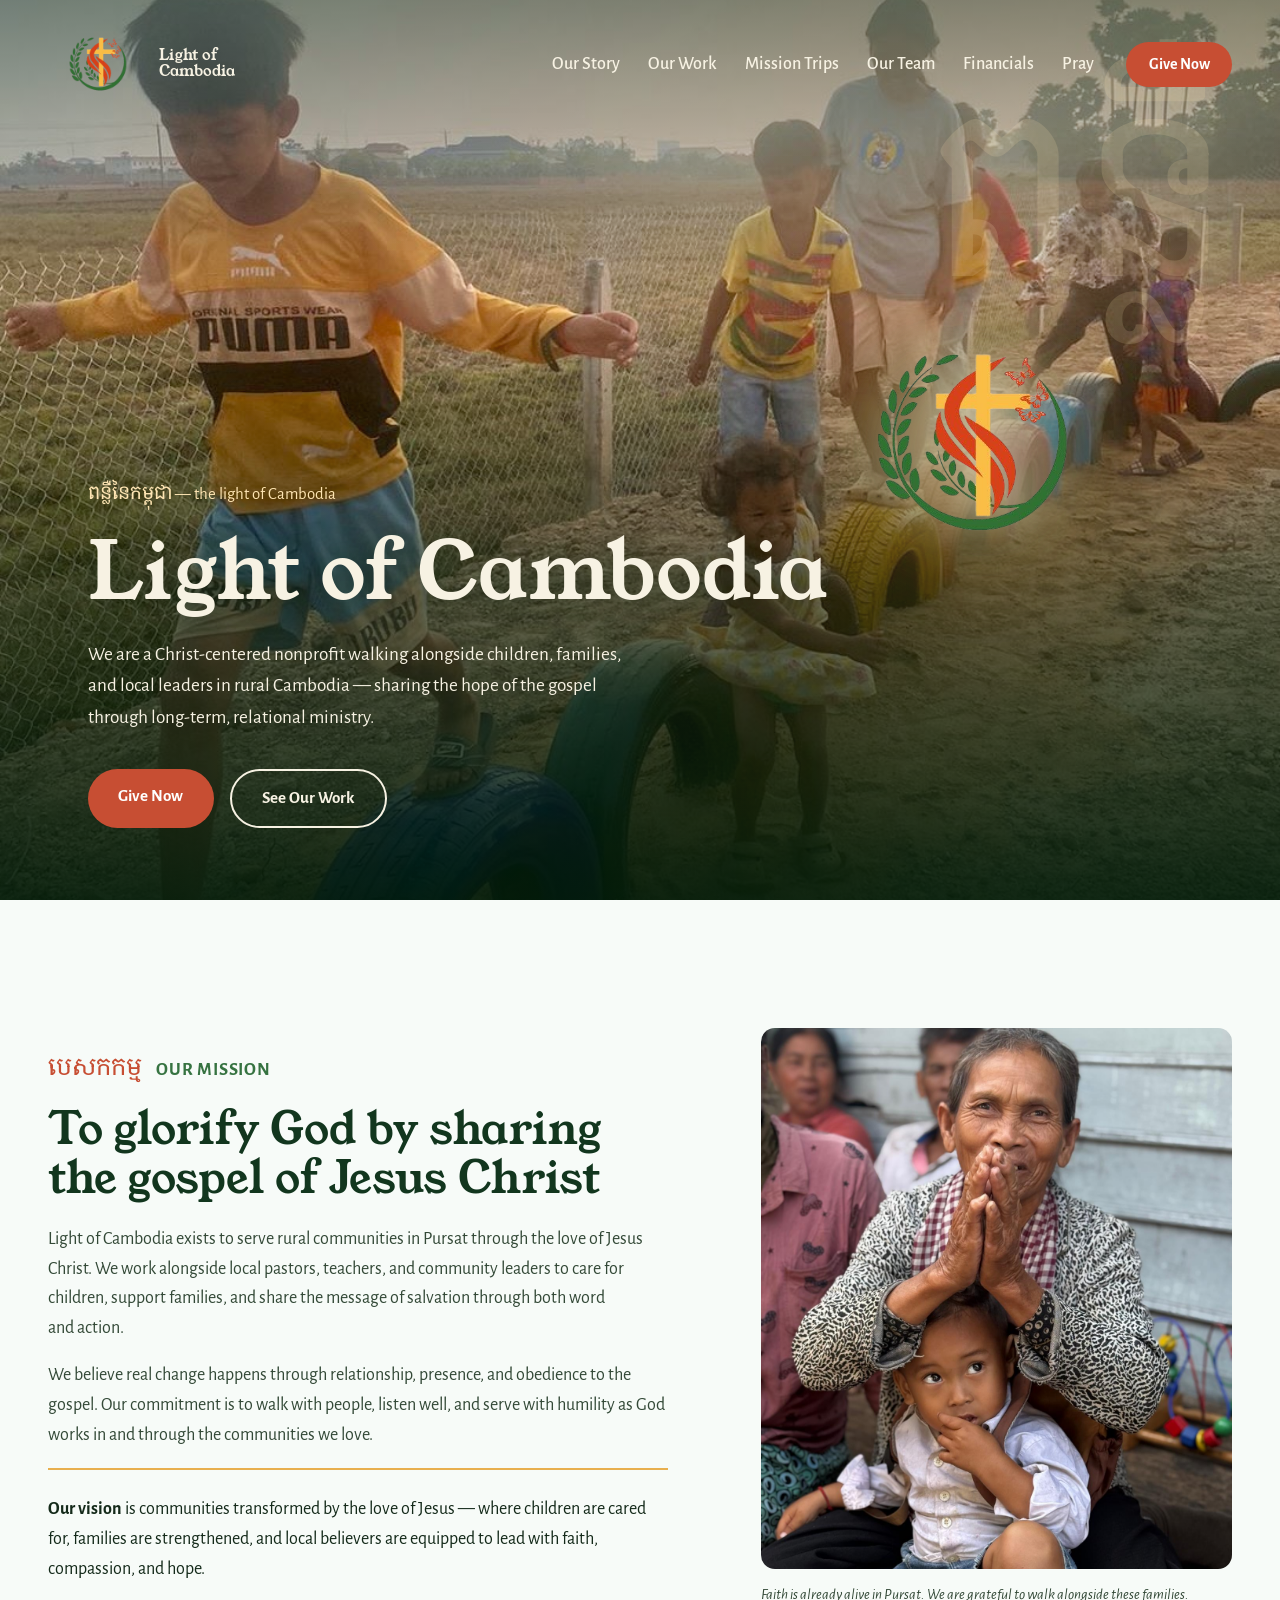
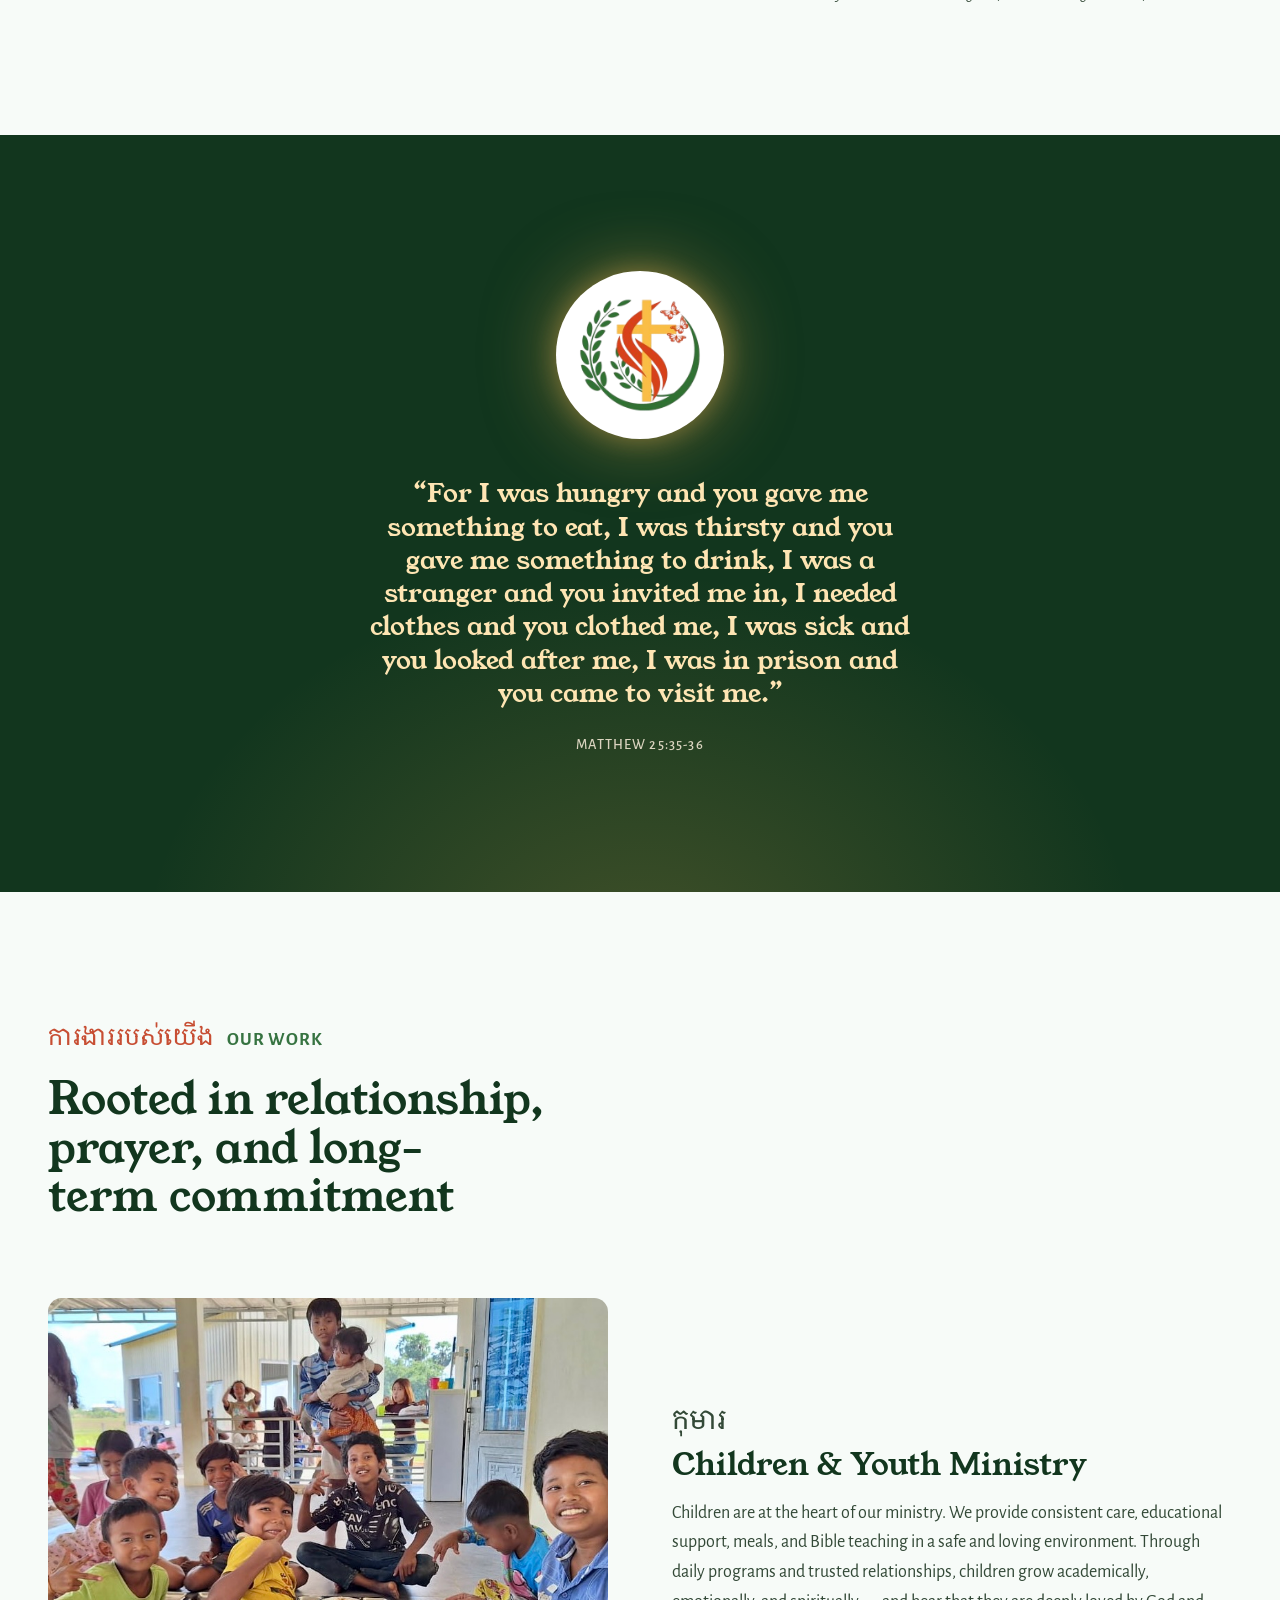
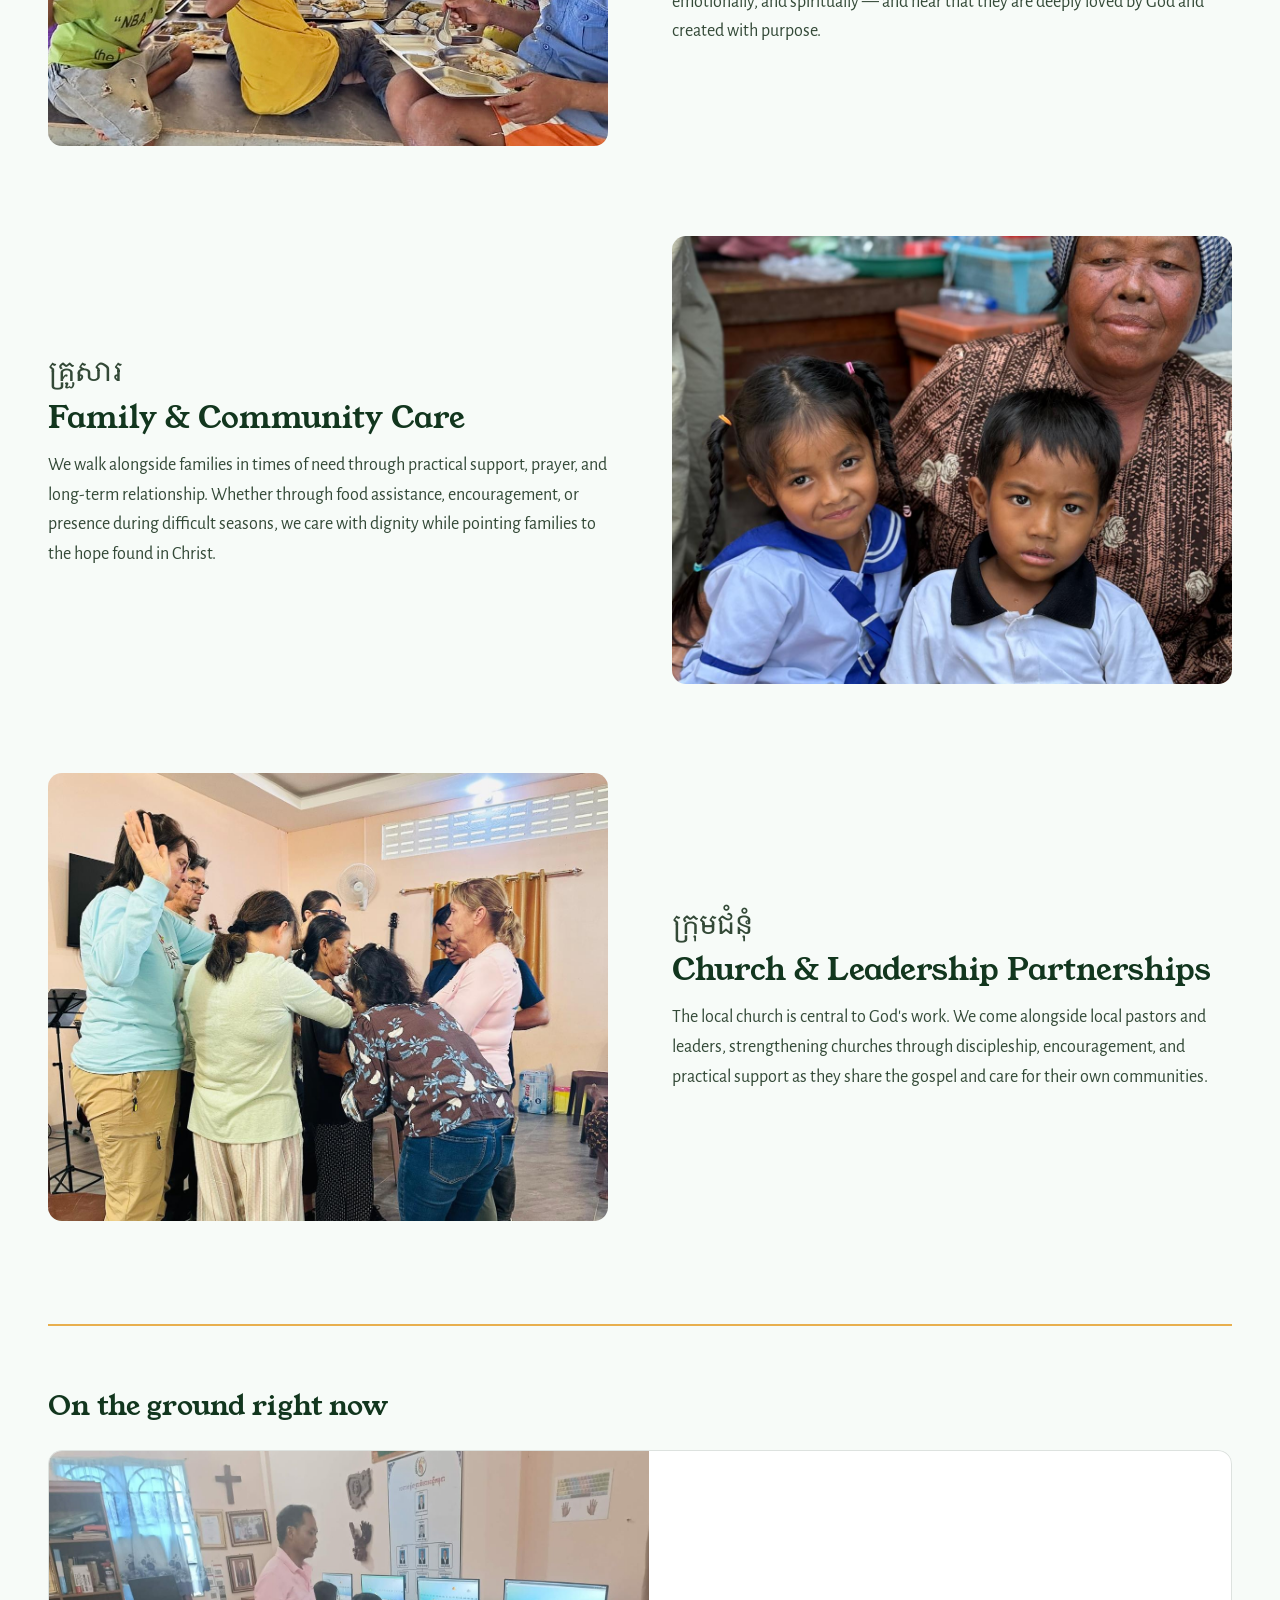
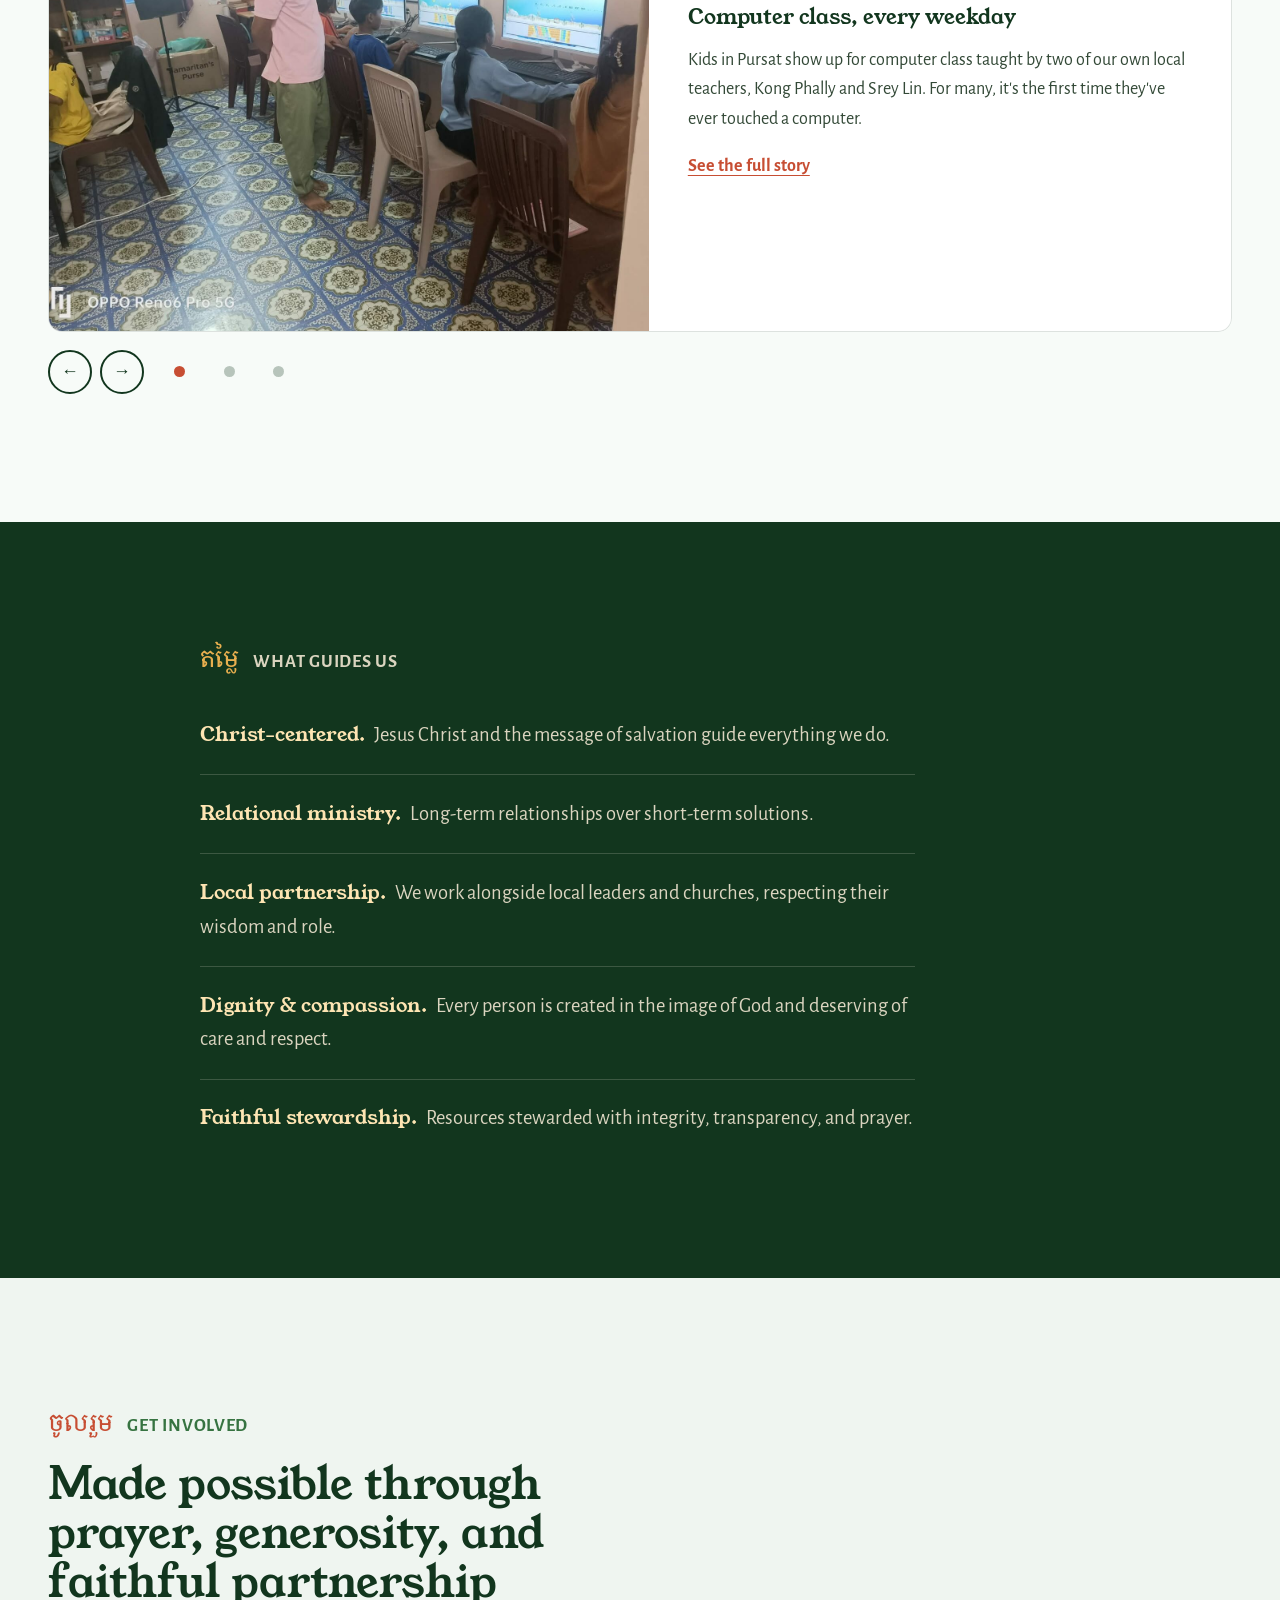
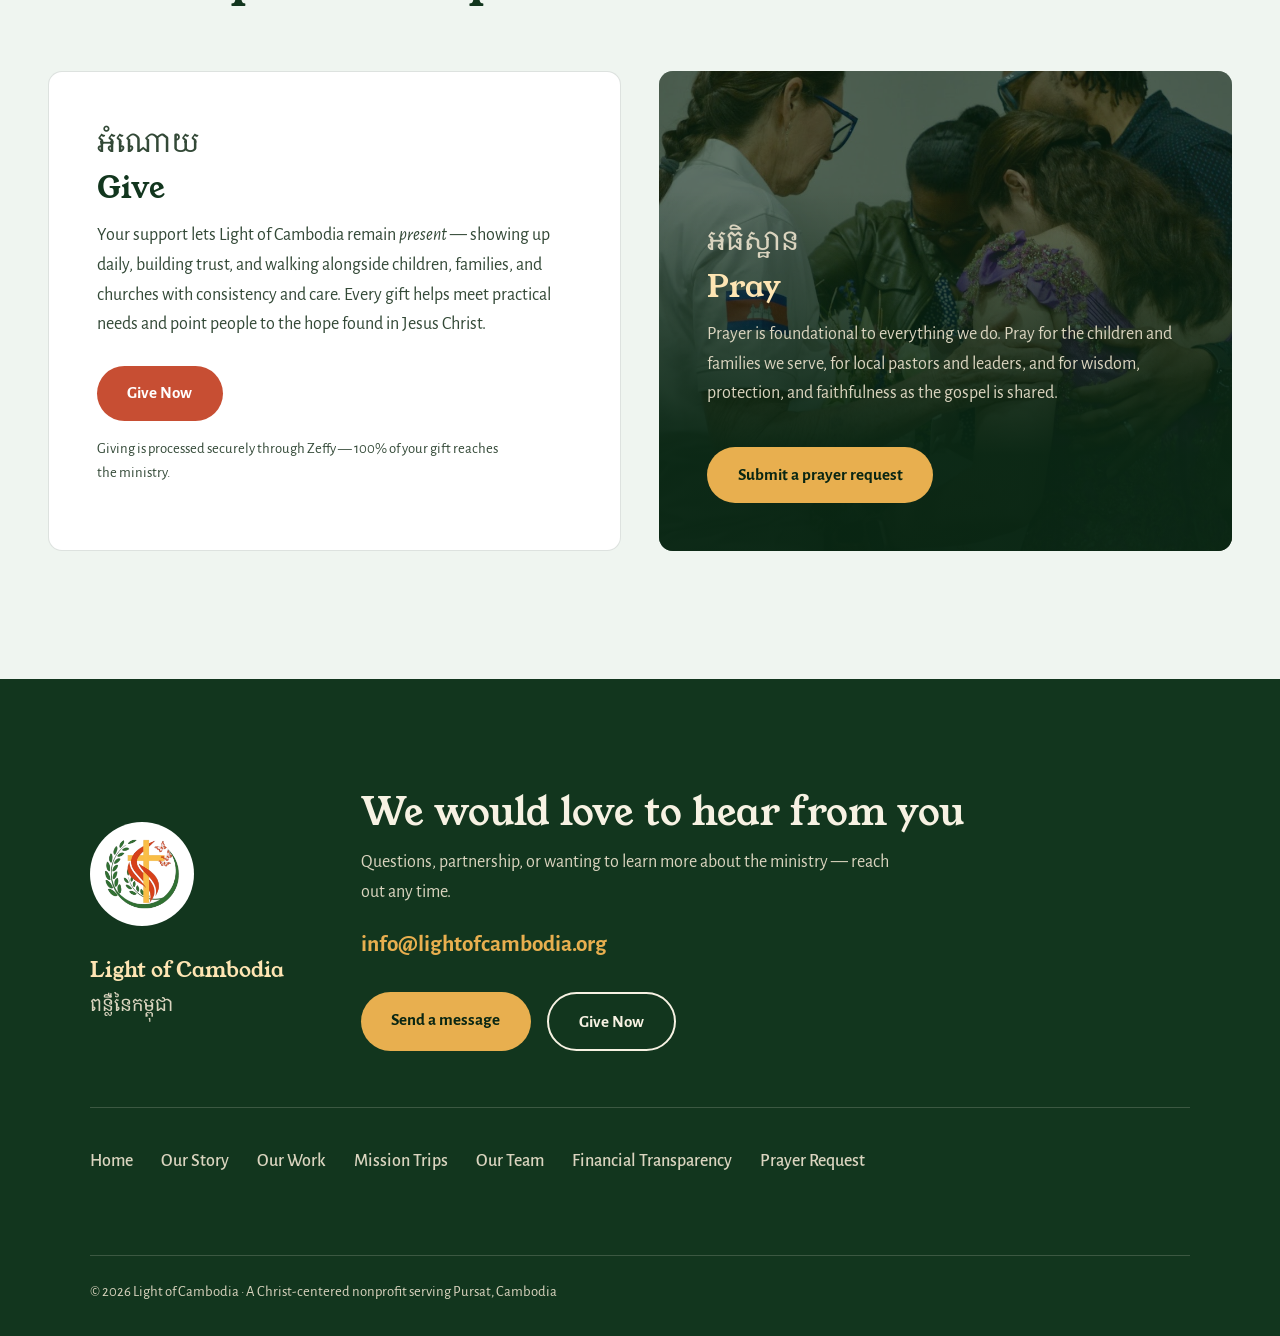
==== commit 7b052335: "Merge pull request #16 from fischerls/affirm-not-negate-framing Reframe posture as affirmation inste" ====
--- a/index.html
+++ b/index.html
@@ -74,12 +74,12 @@
       <p class="kicker"><span class="kicker-km" lang="km">បេសកកម្ម</span><span class="kicker-en">Our Mission</span></p>
       <h2>To glorify God by sharing the gospel of Jesus Christ</h2>
       <p>Light of Cambodia exists to serve rural communities in Pursat through the love of Jesus Christ. We work alongside local pastors, teachers, and community leaders to care for children, support families, and share the message of salvation through both word and action.</p>
-      <p>We believe real change happens through relationship, presence, and obedience to the gospel — not through quick solutions or distant aid. Our commitment is to walk with people, listen well, and serve with humility as God works in and through the communities we love.</p>
+      <p>We believe real change happens through relationship, presence, and obedience to the gospel. Our commitment is to walk with people, listen well, and serve with humility as God works in and through the communities we love.</p>
       <p class="who-vision"><strong>Our vision</strong> is communities transformed by the love of Jesus — where children are cared for, families are strengthened, and local believers are equipped to lead with faith, compassion, and hope.</p>
     </div>
     <figure class="who-photo reveal">
       <img src="assets/photos/home-prayer-generations.jpg" alt="An older woman with her hands pressed together in prayer, a small child resting on her lap" loading="lazy">
-      <figcaption>Faith is already alive in Pursat. We come alongside families, not ahead of them.</figcaption>
+      <figcaption>Faith is already alive in Pursat. We are grateful to walk alongside these families.</figcaption>
     </figure>
   </div>
 </section>
@@ -130,7 +130,7 @@
     <div class="band-copy">
       <p class="band-km" lang="km">ក្រុមជំនុំ</p>
       <h3>Church &amp; Leadership Partnerships</h3>
-      <p>The local church is central to God's work. We come alongside — never replace — local pastors and leaders, strengthening churches through discipleship, encouragement, and practical support as they share the gospel and care for their own communities.</p>
+      <p>The local church is central to God's work. We come alongside local pastors and leaders, strengthening churches through discipleship, encouragement, and practical support as they share the gospel and care for their own communities.</p>
     </div>
   </article>
 
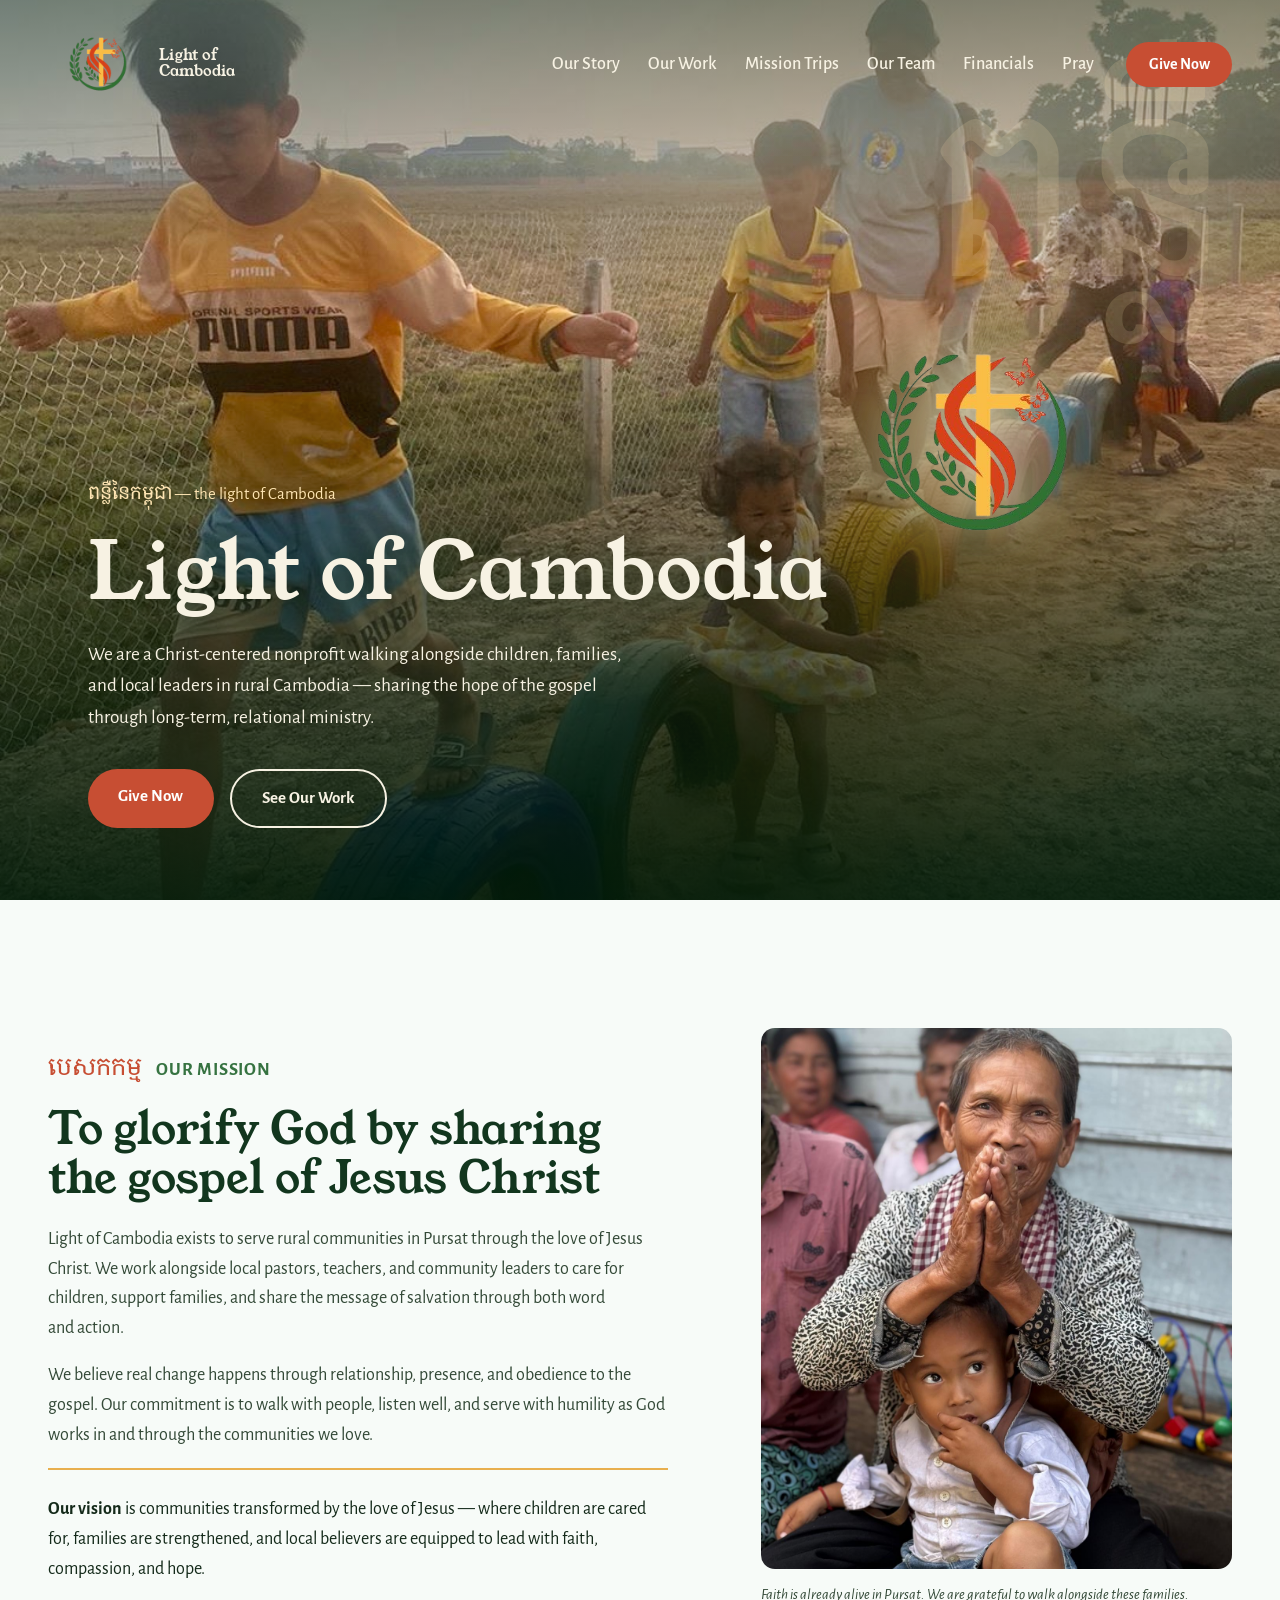
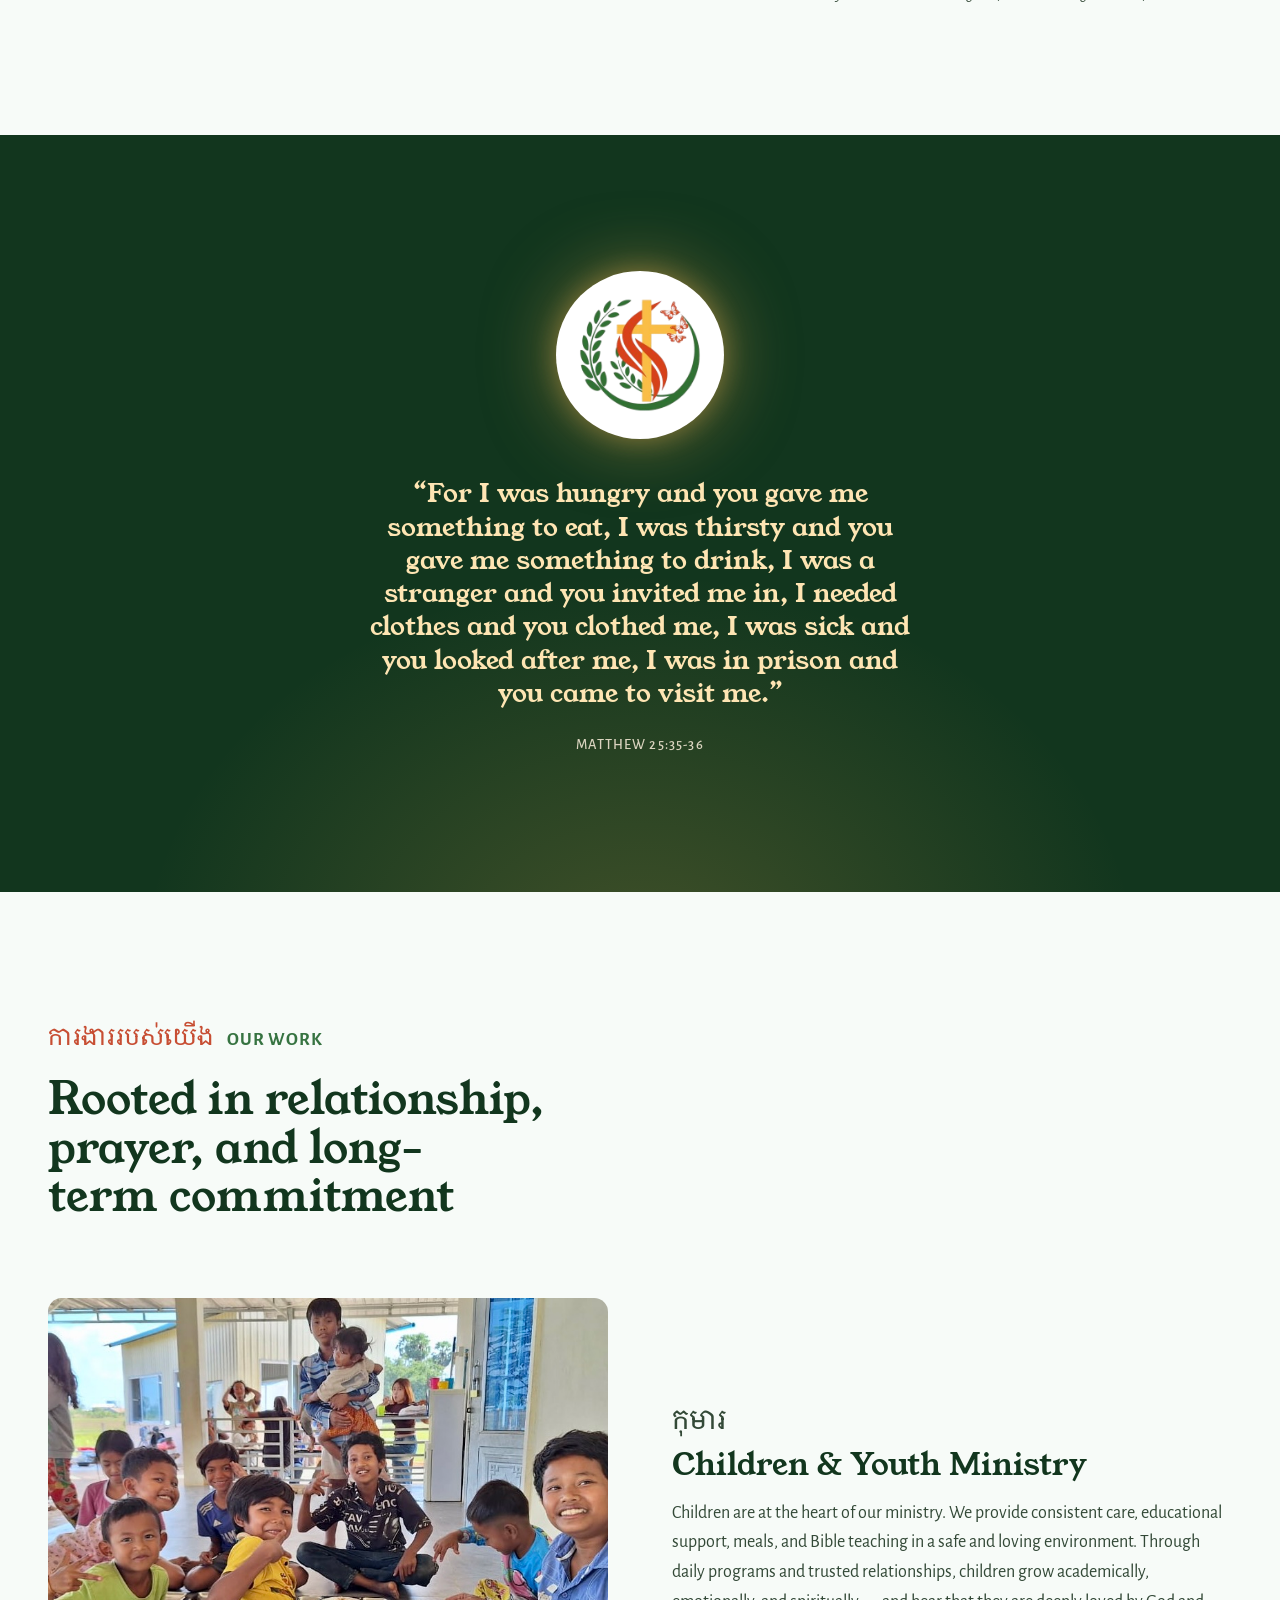
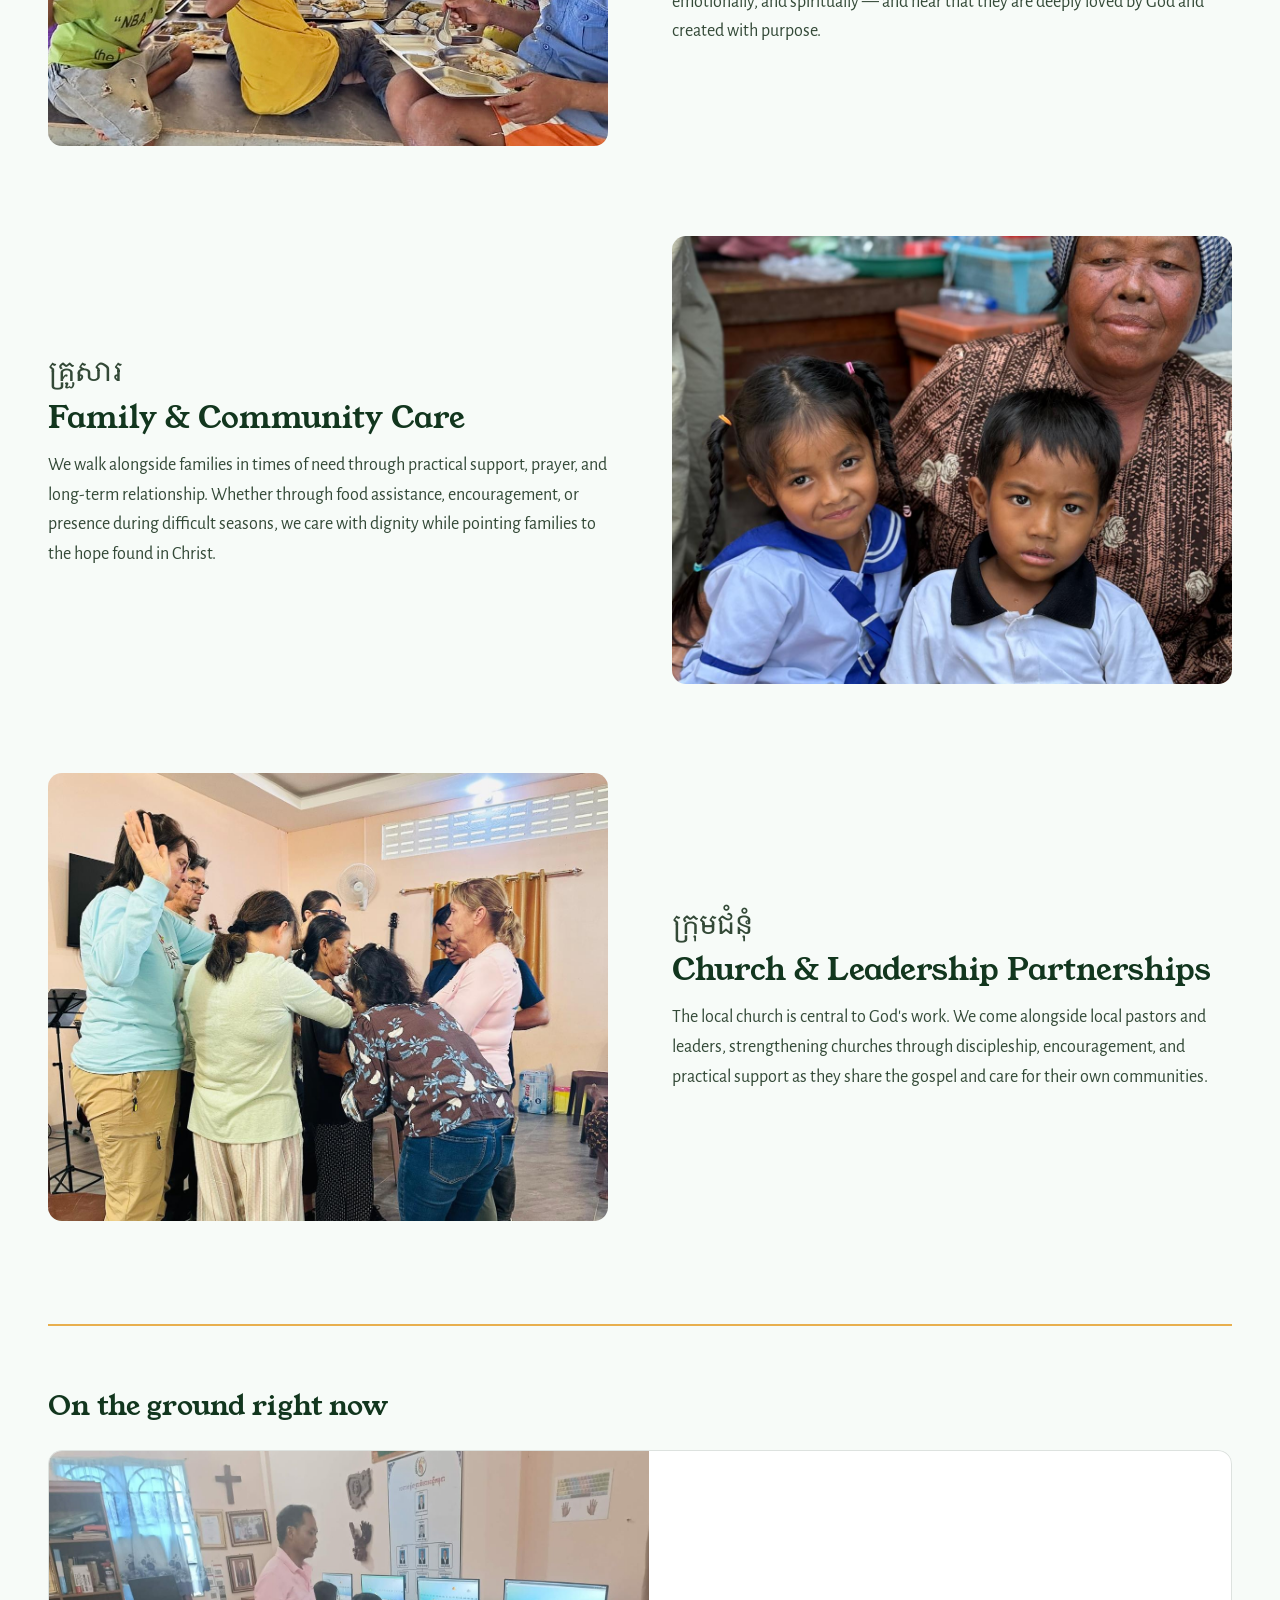
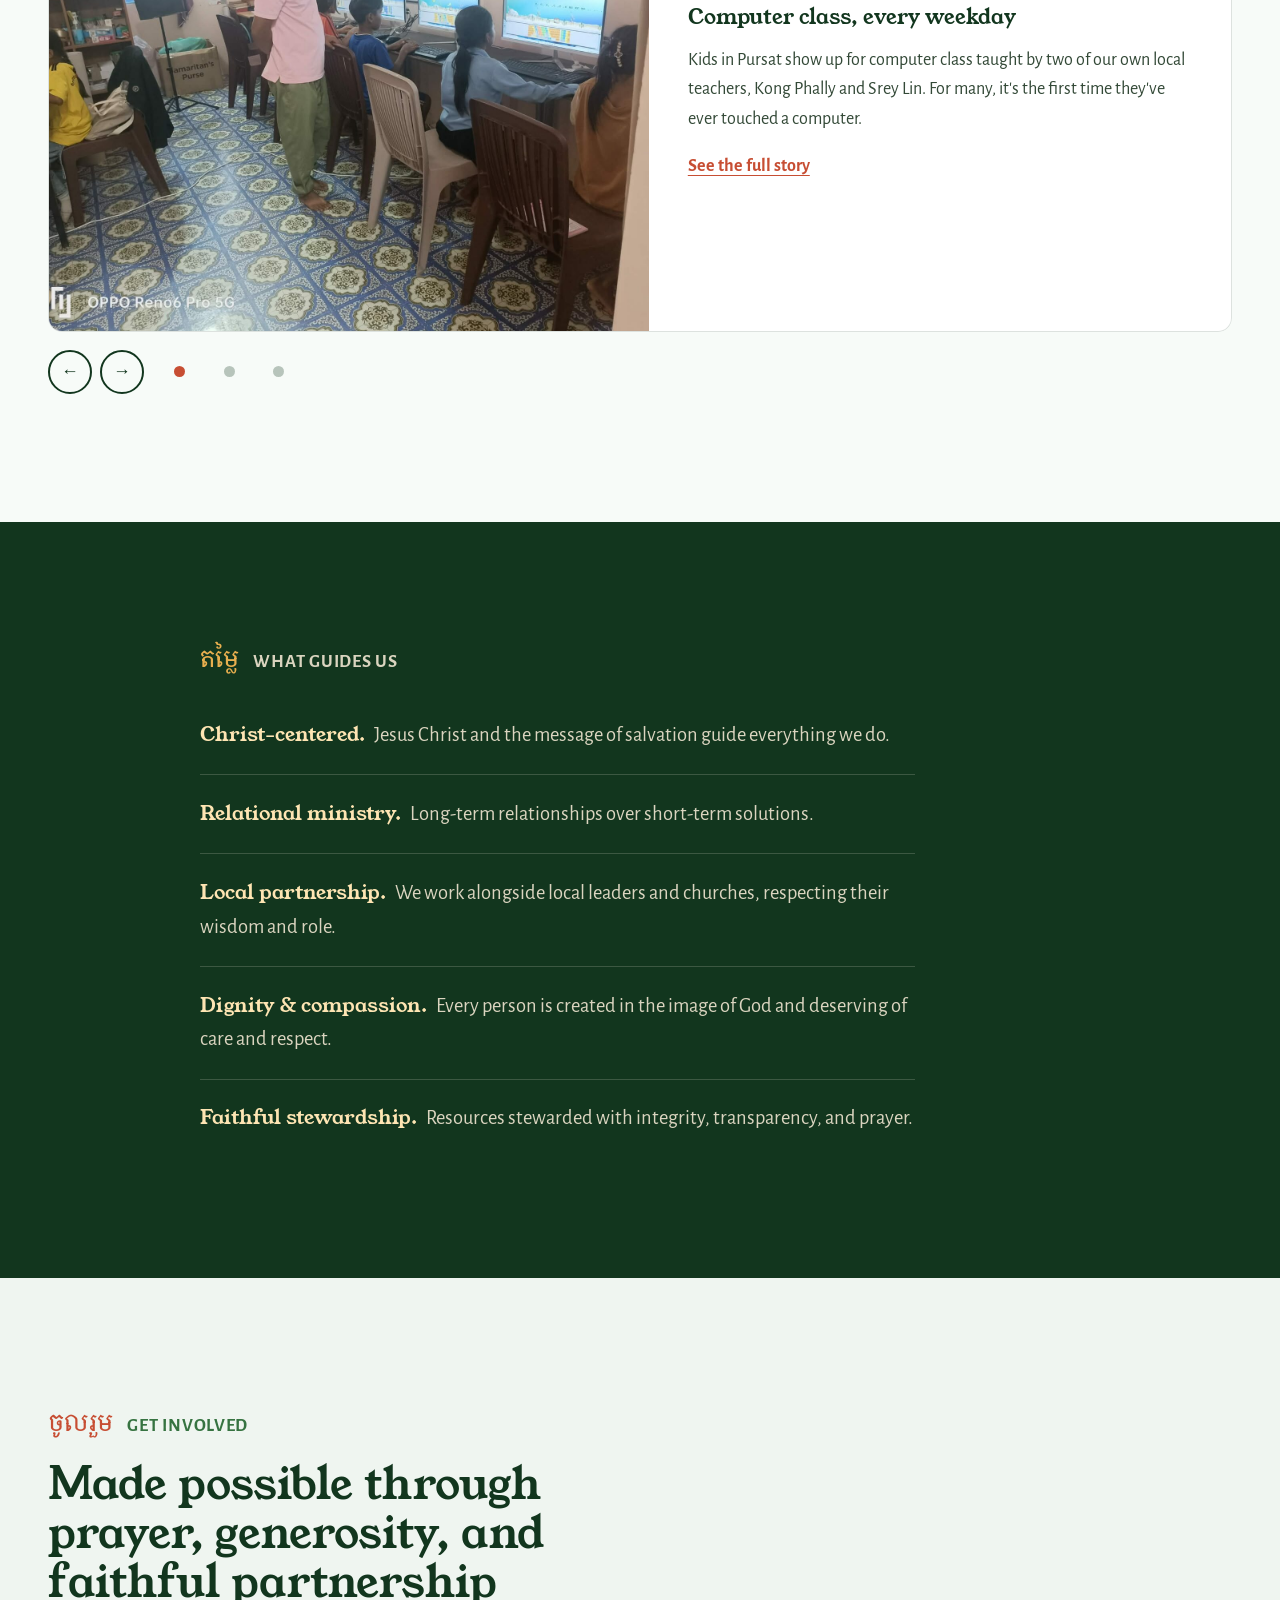
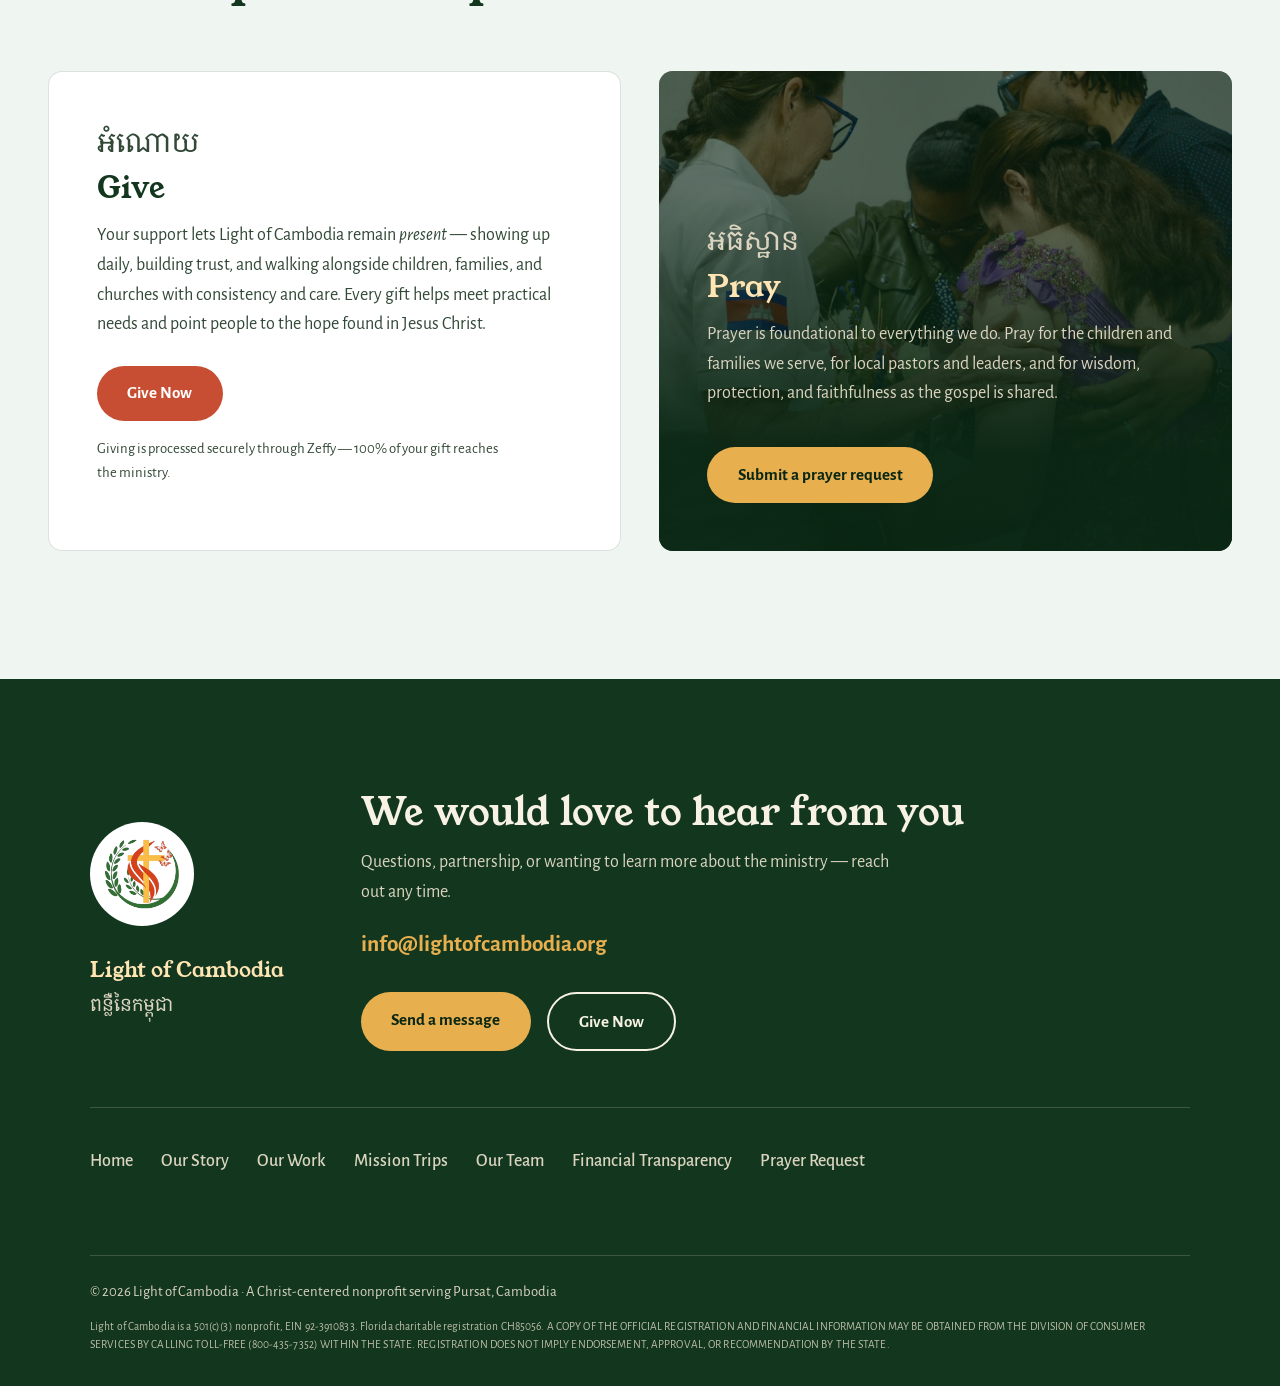
==== commit 8d0cf21a: "Add the Florida solicitation disclosure to the footer Light of Cambodia registered with the Florida " ====
--- a/index.html
+++ b/index.html
@@ -244,6 +244,7 @@
     <a href="prayer.html">Prayer Request</a>
   </nav>
   <p class="footer-fine">© <span id="year">2026</span> Light of Cambodia · A Christ-centered nonprofit serving Pursat, Cambodia</p>
+  <p class="footer-legal">Light of Cambodia is a 501(c)(3) nonprofit, EIN 92-3910833. Florida charitable registration CH85056. A COPY OF THE OFFICIAL REGISTRATION AND FINANCIAL INFORMATION MAY BE OBTAINED FROM THE DIVISION OF CONSUMER SERVICES BY CALLING TOLL-FREE (800-435-7352) WITHIN THE STATE. REGISTRATION DOES NOT IMPLY ENDORSEMENT, APPROVAL, OR RECOMMENDATION BY THE STATE.</p>
 </footer>
 
 <script src="app.js"></script>
--- a/styles.css
+++ b/styles.css
@@ -475,6 +475,19 @@
   border-top: 1px solid oklch(0.96 0.02 90 / 0.18);
   font-size: 0.92rem;
   color: var(--on-dark-soft);
+}
+
+/* Florida solicitation disclosure. Chapter 496 F.S. requires the registration
+   number and this statement, in capitals, on every solicitation. The site
+   carries Give Now buttons on all seven pages, so it lives in the footer. */
+.footer-legal {
+  width: min(1100px, 100%);
+  margin: 0.9rem auto 0;
+  font-size: 0.72rem;
+  line-height: 1.55;
+  letter-spacing: 0.01em;
+  color: var(--on-dark-soft);
+  opacity: 0.85;
 }
 
 /* ---------- reveals (enhance-only: visible without JS) ---------- */
